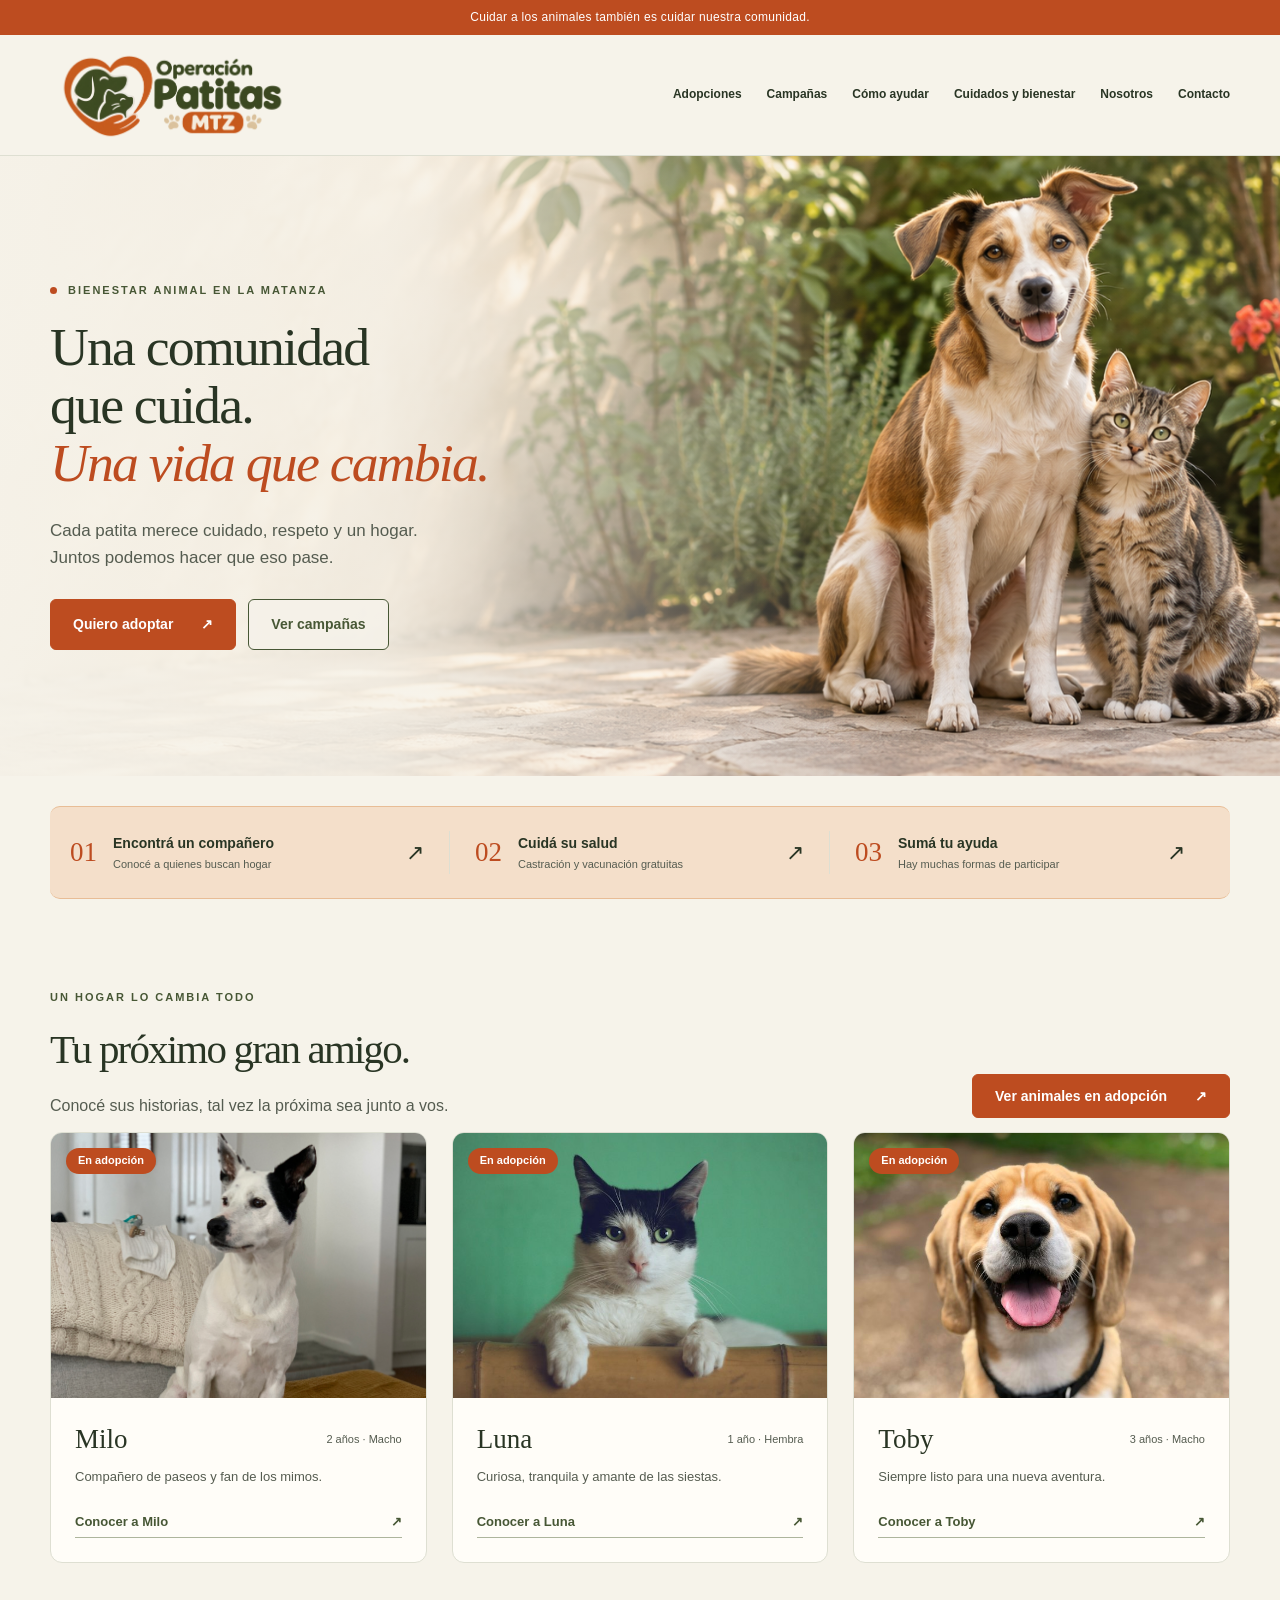
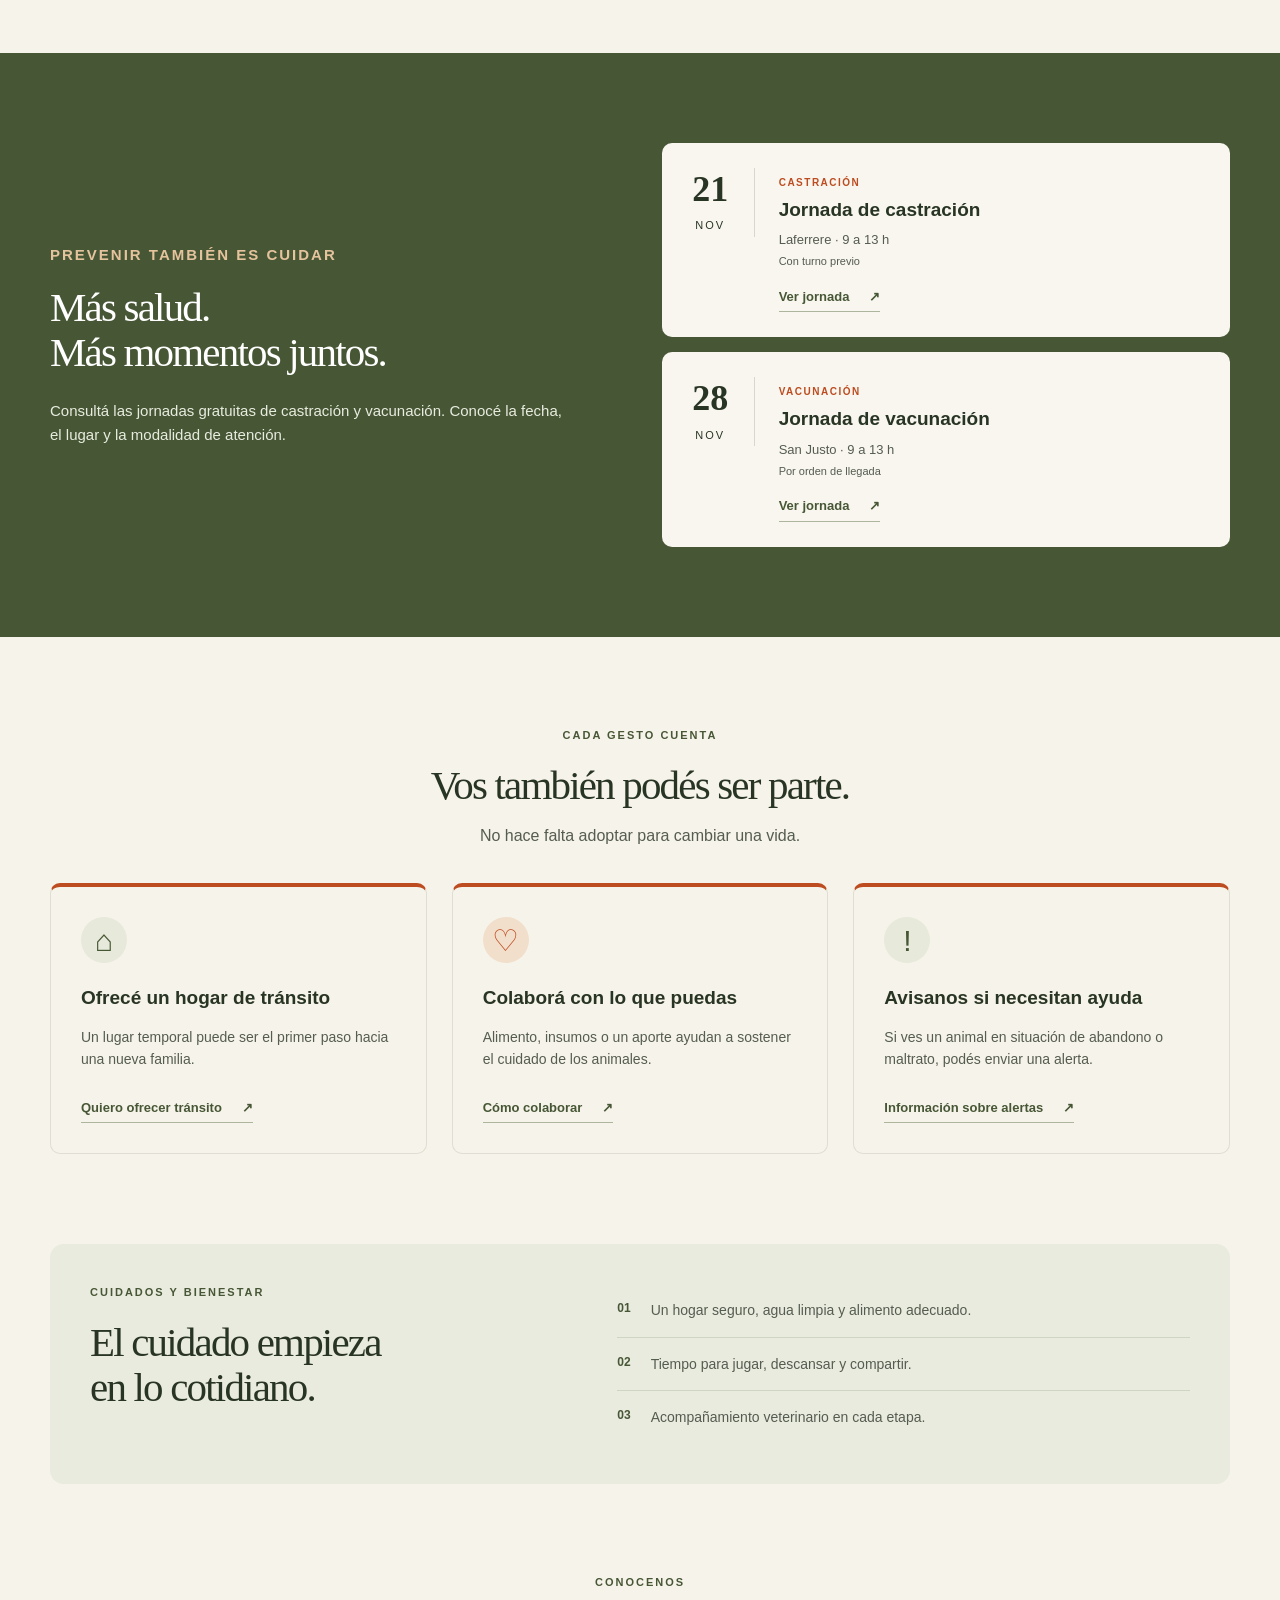
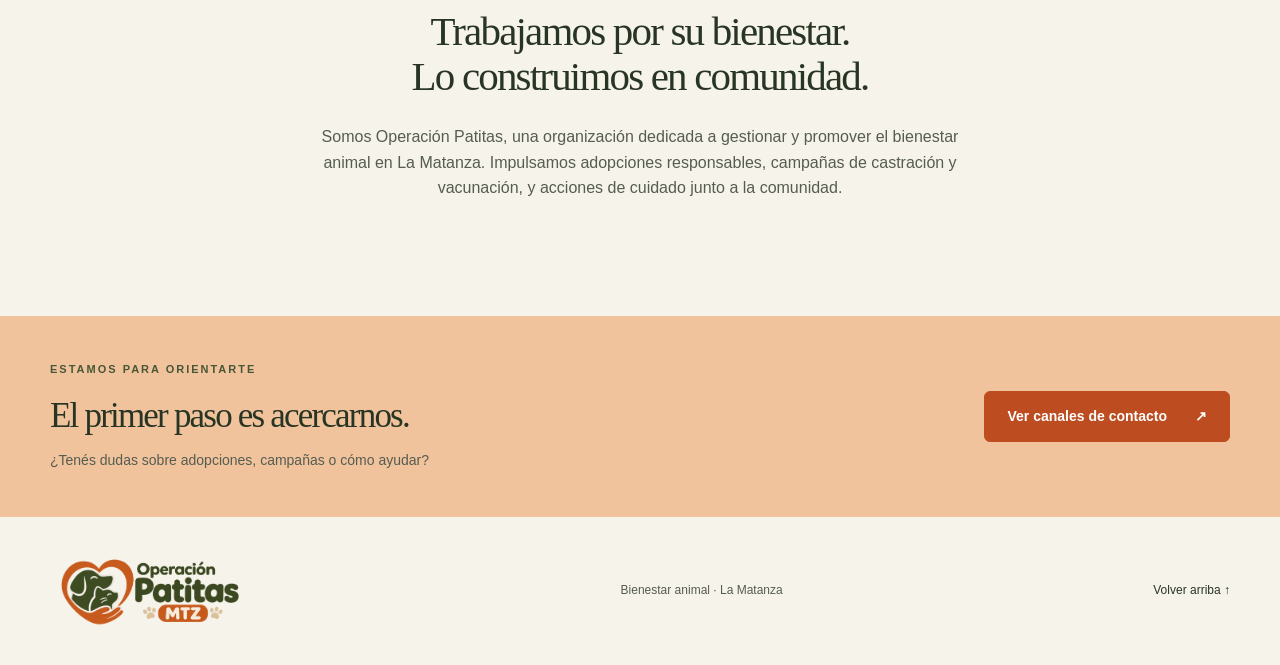
==== index.html @ 4a3c6a2f "se carga el home de la pagina hecho por oriana" ====
<!DOCTYPE html>
<html lang="es">
<head>
  <meta charset="UTF-8">
  <meta name="viewport" content="width=device-width, initial-scale=1.0">
  <meta name="description" content="Operación Patitas: adopciones, campañas y cuidado animal en La Matanza.">
  <title>Operación Patitas · Bienestar animal</title>
  <link rel="stylesheet" href="css/estilos.css">
</head>

<body>
  <a class="saltar" href="#contenido">Saltar al contenido</a>

  <div class="barra-superior">
    Cuidar a los animales también es cuidar nuestra comunidad.
  </div>

  <!-- ENCABEZADO -->
  <header>
    <div class="contenedor encabezado">
      <a
        class="marca"
        href="#inicio"
        aria-label="Operación Patitas MTZ, inicio"
      >
        <img
          class="logo-marca"
          src="./img/Corazón protector de Operación Patitas MTZ.png"
          alt="Operación Patitas MTZ"
        >
      </a>

      <nav id="navegacion" aria-label="Navegación principal">
        <a href="#adopciones">Adopciones</a>
        <a href="#campanas">Campañas</a>
        <a href="#ayudar">Cómo ayudar</a>
        <a href="#cuidados">Cuidados y bienestar</a>
        <a href="#nosotros">Nosotros</a>
        <a href="#contacto">Contacto</a>
      </nav>
    </div>
  </header>

  <main id="contenido">

<section id="inicio" class="portada">

  <img
    class="portada-imagen"
    src="./img/Perro y gato en jardín luminoso.png"
    alt="Un perro mestizo y un gato juntos en un patio"
    fetchpriority="high"
  >

  <div class="contenedor portada-contenido">
    <div class="portada-texto">

      <p class="etiqueta">
        <span class="puntito" aria-hidden="true"></span>
        BIENESTAR ANIMAL EN LA MATANZA
      </p>

      <h1>
        Una comunidad<br>
        que cuida.<br>
        <em>Una vida que cambia.</em>
      </h1>

      <p class="bajada">
        Cada patita merece cuidado, respeto y un hogar.
        Juntos podemos hacer que eso pase.
      </p>

      <div class="acciones">
        <a class="boton" href="#adopciones">
          Quiero adoptar
          <span aria-hidden="true">↗</span>
        </a>

        <a class="boton secundario" href="#campanas">
          Ver campañas
        </a>
      </div>

    </div>
  </div>
</section>

    <!-- ACCESOS DESTACADOS -->
    <div class="contenedor accesos" aria-label="Accesos destacados">
      <a href="#adopciones">
        <span class="numero">01</span>

        <span>
          <strong>Encontrá un compañero</strong>
          <small>Conocé a quienes buscan hogar</small>
        </span>

        <span aria-hidden="true">↗</span>
      </a>

      <a href="#campanas">
        <span class="numero">02</span>

        <span>
          <strong>Cuidá su salud</strong>
          <small>Castración y vacunación gratuitas</small>
        </span>

        <span aria-hidden="true">↗</span>
      </a>

      <a href="#ayudar">
        <span class="numero">03</span>

        <span>
          <strong>Sumá tu ayuda</strong>
          <small>Hay muchas formas de participar</small>
        </span>

        <span aria-hidden="true">↗</span>
      </a>
    </div>

    <!-- ADOPCIONES -->
    <section id="adopciones" class="seccion contenedor">
      <div class="titulo-fila">
        <div>
          <p class="etiqueta">UN HOGAR LO CAMBIA TODO</p>
          <h2>Tu próximo gran amigo.</h2>
          <p>      
             Conocé sus historias, tal vez la próxima sea junto a vos.</p>
        </div>


        <p>
         <button class="boton">
            Ver animales en adopción<span aria-hidden="true">↗</span>
         </button>
        </p>
      </div>

      <div class="grilla animales">

        <!-- MILO -->
        <article class="animal">
          <div class="animal-foto">
            <img
              src="./img/perro-mestizo.jpg"
              alt="Milo, perro mestizo de pelaje blanco y negro"
              loading="lazy"
            >

            <span class="chip">En adopción</span>
          </div>

          <div class="tarjeta-cuerpo">
            <div class="nombre-fila">
              <h3>Milo</h3>
              <span>2 años · Macho</span>
            </div>

            <p>Compañero de paseos y fan de los mimos.</p>

            <details class="detalle-fijo">
              <summary class="enlace">
                Conocer a Milo
                <span aria-hidden="true">↗</span>
              </summary>

              <p class="detalle-texto">
                Milo tiene aproximadamente 2 años. Es cariñoso y
                disfruta los paseos. Su salud y su convivencia con
                otros animales deberán confirmarse con el equipo.
                En la web completa, desde esta ficha podrás solicitar
                su adopción y coordinar una entrevista.
              </p>
            </details>
          </div>
        </article>

        <!-- LUNA -->
        <article class="animal">
          <div class="animal-foto">
            <img
              src="./img/gato.jpg"
              alt="Luna, gata de ojos verdes"
              loading="lazy"
            >

            <span class="chip">En adopción</span>
          </div>

          <div class="tarjeta-cuerpo">
            <div class="nombre-fila">
              <h3>Luna</h3>
              <span>1 año · Hembra</span>
            </div>

            <p>Curiosa, tranquila y amante de las siestas.</p>

            <details class="detalle-fijo">
              <summary class="enlace">
                Conocer a Luna
                <span aria-hidden="true">↗</span>
              </summary>

              <p class="detalle-texto">
                Luna tiene aproximadamente 1 año. Es curiosa y
                disfruta los espacios tranquilos. Su salud y su
                convivencia con otros animales deberán confirmarse
                con el equipo. En la web completa, su ficha permitirá
                iniciar una solicitud de adopción.
              </p>
            </details>
          </div>
        </article>

        <!-- TOBY -->
        <article class="animal">
          <div class="animal-foto">
            <img
              src="./img/perro2.jpg"
              alt="Toby, perro de pelaje marrón y blanco"
              loading="lazy"
            >

            <span class="chip">En adopción</span>
          </div>

          <div class="tarjeta-cuerpo">
            <div class="nombre-fila">
              <h3>Toby</h3>
              <span>3 años · Macho</span>
            </div>

            <p>Siempre listo para una nueva aventura.</p>

            <details class="detalle-fijo">
              <summary class="enlace">
                Conocer a Toby
                <span aria-hidden="true">↗</span>
              </summary>

              <p class="detalle-texto">
                Toby tiene aproximadamente 3 años. Le gusta jugar y
                salir a pasear. Su salud y su convivencia con otros
                animales deberán confirmarse con el equipo.
                El siguiente paso será completar una solicitud
                para que el equipo conozca tu hogar.
              </p>
            </details>
          </div>
        </article>

      </div>
    </section>

    <!-- CAMPAÑAS -->
    <section id="campanas" class="campanas seccion">
      <div class="contenedor campanas-grilla">
        <div>
          <p class="etiqueta">PREVENIR TAMBIÉN ES CUIDAR</p>

          <h2>
            Más salud.<br>
            Más momentos juntos.
          </h2>

          <p>
            Consultá las jornadas gratuitas de castración y
            vacunación. Conocé la fecha, el lugar y la modalidad
            de atención.
          </p>

        </div>

        <div class="agenda">
          <article class="jornada">
            <div class="fecha">
              <strong>21</strong>
              <span>NOV</span>
            </div>

            <div>
              <span class="tipo">CASTRACIÓN</span>
              <h3>Jornada de castración</h3>

              <p>Laferrere · 9 a 13 h</p>
              <small>Con turno previo </small>

              <details class="detalle-fijo">
                <summary class="enlace">
                  Ver jornada
                  <span aria-hidden="true">↗</span>
                </summary>

                <p class="detalle-texto">
                  21 de noviembre de 2026, de 9 a 13 h, en Laferrere.
                  Sede y dirección pendientes de definir.
                  Atención gratuita con turno previo.
                  La ficha final incluirá requisitos e indicaciones
                  del equipo veterinario antes de solicitar el turno.
                </p>
              </details>
            </div>
          </article>

          <article class="jornada">
            <div class="fecha">
              <strong>28</strong>
              <span>NOV</span>
            </div>

            <div>
              <span class="tipo">VACUNACIÓN</span>
              <h3>Jornada de vacunación</h3>

              <p>San Justo · 9 a 13 h</p>
              <small>Por orden de llegada</small>

              <details class="detalle-fijo">
                <summary class="enlace">
                  Ver jornada
                  <span aria-hidden="true">↗</span>
                </summary>

                <p class="detalle-texto">
                  28 de noviembre de 2026, de 9 a 13 h, en San Justo.
                  Sede y dirección pendientes de definir.
                  Atención gratuita por orden de llegada.
                  La ficha final indicará las vacunas disponibles
                  y los requisitos de participación.
                </p>
              </details>
            </div>
          </article>
        </div>
      </div>
    </section>

    <!-- CÓMO AYUDAR -->
    <section id="ayudar" class="seccion contenedor">
      <div class="centrado">
        <p class="etiqueta">CADA GESTO CUENTA</p>
        <h2>Vos también podés ser parte.</h2>
        <p>No hace falta adoptar para cambiar una vida.</p>
      </div>

      <div class="grilla ayudas">
        <article>
          <span class="icono" aria-hidden="true">⌂</span>
          <h3>Ofrecé un hogar de tránsito</h3>

          <p>
            Un lugar temporal puede ser el primer paso hacia
            una nueva familia.
          </p>

          <details class="detalle-fijo">
            <summary class="enlace">
              Quiero ofrecer tránsito
              <span aria-hidden="true">↗</span>
            </summary>

            <p class="detalle-texto">
              Ofrecer tránsito es cuidar temporalmente a un animal.
              El equipo te consultará tu localidad, disponibilidad,
              espacio y convivencia con otros animales, para acordar
              los cuidados y acompañarte. El formulario se incorporará
              en la siguiente etapa.
            </p>
          </details>
        </article>

        <article>
          <span class="icono" aria-hidden="true">♡</span>
          <h3>Colaborá con lo que puedas</h3>

          <p>
            Alimento, insumos o un aporte ayudan a sostener
            el cuidado de los animales.
          </p>

          <details class="detalle-fijo">
            <summary class="enlace">
              Cómo colaborar
              <span aria-hidden="true">↗</span>
            </summary>

            <p class="detalle-texto">
              Podés colaborar con alimento e insumos o con un aporte
              económico. Las necesidades, los medios de donación y
              los puntos de entrega se publicarán cuando estén
              confirmados. Esta maqueta no recibe pagos.
            </p>
          </details>
        </article>

        <article>
          <span class="icono" aria-hidden="true">!</span>
          <h3>Avisanos si necesitan ayuda</h3>

          <p>
            Si ves un animal en situación de abandono o maltrato,
            podés enviar una alerta.
          </p>

          <details class="detalle-fijo">
            <summary class="enlace">
              Información sobre alertas
              <span aria-hidden="true">↗</span>
            </summary>

            <p class="detalle-texto">
              El formulario de alerta pedirá la localidad, una
              ubicación de referencia, lo que observaste y un contacto.
              El equipo revisará cada caso según su capacidad de
              atención. Este canal no es un servicio de urgencias.
              El envío de alertas se incorporará en la siguiente etapa.
            </p>
          </details>
        </article>
      </div>
    </section>

    <!-- CUIDADOS -->
    <section id="cuidados" class="contenedor cuidados">
      <div>
        <p class="etiqueta">CUIDADOS Y BIENESTAR</p>

        <h2>
          El cuidado empieza<br>
          en lo cotidiano.
        </h2>
      </div>

      <div class="consejos">
        <p>
          <span>01</span>
          Un hogar seguro, agua limpia y alimento adecuado.
        </p>

        <p>
          <span>02</span>
          Tiempo para jugar, descansar y compartir.
        </p>

        <p>
          <span>03</span>
          Acompañamiento veterinario en cada etapa.
        </p>
      </div>
    </section>

    <!-- NOSOTROS -->
    <section id="nosotros" class="seccion contenedor nosotros">
      <p class="etiqueta">CONOCENOS</p>

      <h2>
        Trabajamos por su bienestar.<br>
        Lo construimos en comunidad.
      </h2>

      <p>
        Somos Operación Patitas, una organización dedicada a
        gestionar y promover el bienestar animal en La Matanza.
        Impulsamos adopciones responsables, campañas de castración
        y vacunación, y acciones de cuidado junto a la comunidad.
      </p>


    </section>

    <!-- CONTACTO -->
    <section id="contacto" class="contacto">
      <div class="contenedor">
        <div>
          <p class="etiqueta">ESTAMOS PARA ORIENTARTE</p>
          <h2>El primer paso es acercarnos.</h2>

          <p>
            ¿Tenés dudas sobre adopciones, campañas o cómo ayudar?
          </p>
        </div>

        <details class="detalle-fijo">
          <summary class="boton naranja">
            Ver canales de contacto
            <span aria-hidden="true">↗</span>
          </summary>

          <p class="detalle-texto">
            Zona de actuación: La Matanza, Buenos Aires.
            Los canales de contacto, la dirección y los horarios
            de atención se agregarán cuando estén definidos
            por la organización.
          </p>
        </details>
      </div>
    </section>
  </main>

  <!-- PIE DE PÁGINA -->
  <footer class="contenedor">
    <a
      class="marca"
      href="#inicio"
      aria-label="Operación Patitas MTZ, inicio"
    >
      <img
        class="logo-marca"
        src="./img/Corazón protector de Operación Patitas MTZ.png"
        alt="Operación Patitas MTZ"
      >
    </a>

    <p>Bienestar animal · La Matanza</p>

    <a href="#inicio">Volver arriba ↑</a>
  </footer>
</body>
</html>
---- css/estilos.css ----
/* COLORES */
:root {
  --oliva: #475735;
  --oscuro: #293524;
  --beige: #f6f3ea;
  --naranja: #bd4c20;
  --texto: #555c50;
  --borde: #dedfd2;
}

/* ESTILOS GENERALES */
* {
  box-sizing: border-box;
}

html {
  scroll-behavior: smooth;
  scroll-padding-top: 30px;
}

body {
  margin: 0;
  color: var(--oscuro);
  background: var(--beige);
  font-family: Arial, Helvetica, sans-serif;
  font-size: 16px;
  line-height: 1.6;
}

a {
  color: inherit;
  text-decoration: none;
}

img {
  display: block;
  width: 100%;
  object-fit: cover;
}

h1,
h2,
h3,
p {
  margin: 0;
}

h1,
h2 {
  font-family: Georgia, "Times New Roman", serif;
  font-weight: 400;
  letter-spacing: -1.8px;
  line-height: 1.1;
}

h1 {
  font-size: clamp(46px, 4.5vw, 67px);
}

h2 {
  font-size: clamp(34px, 3.2vw, 46px);
}

h3 {
  font-size: 21px;
  line-height: 1.3;
}

p {
  color: var(--texto);
}

.contenedor {
  width: min(1180px, calc(100% - 80px));
  margin: auto;
}

.seccion {
  padding-top: 90px;
  padding-bottom: 90px;
}

.etiqueta {
  margin-bottom: 18px;
  color: var(--oliva);
  font-size: 11px;
  font-weight: 700;
  letter-spacing: 2px;
}

/* ENCABEZADO */
.barra-superior {
  padding: 8px 16px;
  background: var(--naranja);
  color: #fff;
  text-align: center;
  font-size: 12px;
  letter-spacing: 0.3px;
}

header {
  border-bottom: 1px solid var(--borde);
}

.encabezado {
  display: flex;
  align-items: center;
  justify-content: space-between;
  gap: 30px;
  min-height: 100px;
  padding-top: 12px;
  padding-bottom: 12px;
}

/* LOGO */
.marca {
  display: inline-flex;
  align-items: center;
  flex-shrink: 0;
  max-width: 100%;
}

.logo-marca {
  display: block;
  width: 245px;
  max-width: 100%;
  height: auto;
  object-fit: contain;
}

/* NAVEGACIÓN */
nav {
  display: flex;
  gap: 25px;
  font-size: 12px;
  font-weight: 600;
}

nav a:hover {
  color: var(--naranja);
}

/* PRESENTACIÓN PRINCIPAL */
.hero {
  display: grid;
  grid-template-columns: 1.04fr 1fr;
  gap: 60px;
  align-items: center;
  padding-top: 55px;
  padding-bottom: 58px;
}
/* PORTADA DE ANCHO COMPLETO */
.portada {
  position: relative;
  isolation: isolate;
  width: 100%;
  min-height: 620px;
  overflow: hidden;
  background: var(--beige);
}

/* Imagen de fondo */
.portada-imagen {
  position: absolute;
  inset: 0;
  z-index: -2;
  width: 100%;
  height: 100%;
  object-fit: cover;
  object-position: 75% center;
}

/* Capa clara para facilitar la lectura del texto */
.portada::before {
  content: "";
  position: absolute;
  inset: 0;
  z-index: -1;

  background: linear-gradient(
    90deg,
    rgba(246, 243, 234, 0.96) 0%,
    rgba(246, 243, 234, 0.86) 30%,
    rgba(246, 243, 234, 0.38) 51%,
    transparent 69%
  );
}

/* Contenido sobre la imagen */
.portada-contenido {
  min-height: 620px;
  display: flex;
  align-items: center;
  padding-top: 48px;
  padding-bottom: 48px;
}

.portada-texto {
  width: 52%;
  max-width: 580px;
}

.portada h1 {
  font-size: clamp(44px, 4.2vw, 62px);
  line-height: 1.08;
}

.portada .bajada {
  max-width: 400px;
}

.portada .secundario {
  background: rgba(246, 243, 234, 0.85);
}

.portada .secundario:hover {
  background: #e8eadf;
}

/* Separación con los accesos que siguen */
.portada + .accesos {
  margin-top: 30px;
}



.puntito {
  display: inline-block;
  width: 7px;
  height: 7px;
  margin-right: 6px;
  background: var(--naranja);
  border-radius: 50%;
}

h1 em {
  color: var(--naranja);
  font-weight: 400;
}

.bajada {
  max-width: 390px;
  margin: 25px 0 28px;
  font-size: 17px;
}

.acciones {
  display: flex;
  flex-wrap: wrap;
  gap: 12px;
}

.boton {
  display: inline-flex;
  justify-content: center;
  align-items: center;
  gap: 28px;
  padding: 13px 22px;
  border: 1px solid var(--naranja);
  border-radius: 6px;
  background: var(--naranja);
  color: white;
  font-size: 14px;
  font-weight: 600;
  transition: background 0.2s, transform 0.2s;
}

.boton:hover {
  background: #963814;
  transform: translateY(-2px);
}

.secundario {
  border-color: var(--oliva);
  background: transparent;
  color: var(--oliva);
}

.secundario:hover {
  background: #e8eadf;
}


.hero-foto {
  position: relative;
  height: 500px;
}

.hero-foto > img {
  height: 100%;
  border-radius: 150px 150px 16px 16px;
  object-position: 50% 46%;
}

.sello {
  position: absolute;
  top: 27px;
  right: -18px;
  display: flex;
  flex-direction: column;
  justify-content: center;
  align-items: center;
  width: 126px;
  height: 126px;
  border: 6px solid var(--beige);
  border-radius: 50%;
  background: var(--naranja);
  color: #fff;
  text-align: center;
  font-size: 13px;
  line-height: 1.45;
  transform: rotate(9deg);
}

.foto-pie {
  position: absolute;
  bottom: 20px;
  left: 20px;
  right: 20px;
  display: flex;
  align-items: center;
  gap: 15px;
  padding: 14px 20px;
  border-radius: 9px;
  background: #fffdf3ed;
  font-size: 13px;
  line-height: 1.5;
}

.corazon {
  color: var(--naranja);
  font-size: 35px;
}

/* ACCESOS DESTACADOS */
.accesos {
  display: grid;
  grid-template-columns: repeat(3, 1fr);
  padding: 24px 20px;
  border-top: 1px solid #e8bd96;
  border-bottom: 1px solid #e8bd96;
  border-radius: 10px;
  background: #f4dfca;
}

.accesos a {
  display: flex;
  align-items: center;
  gap: 16px;
  padding: 0 25px;
  border-right: 1px solid var(--borde);
}

.accesos a:first-child {
  padding-left: 0;
}

.accesos a:last-child {
  border: 0;
}

.numero {
  color: var(--naranja);
  font-family: Georgia, serif;
  font-size: 27px;
}

.accesos strong {
  display: block;
  font-size: 14px;
}

.accesos small {
  display: block;
  margin-top: 2px;
  color: var(--texto);
  font-size: 11px;
}

.accesos a > span:last-child {
  margin-left: auto;
  font-size: 22px;
}

/* TÍTULOS Y GRILLAS */
.titulo-fila {
  display: flex;
  align-items: flex-end;
  justify-content: space-between;
  gap: 2em;
  margin-bottom: 14px;
}
.titulo-fila h2{
  margin: 0.5em 0;
}

.titulo-fila > p {
  font-size: 14px;
}

.grilla {
  display: grid;
  grid-template-columns: repeat(3, 1fr);
  gap: 25px;
}

/* TARJETAS DE ADOPCIÓN */
.animal {
  overflow: hidden;
  border: 1px solid var(--borde);
  border-radius: 12px;
  background: #fffdf8;
}

.animal-foto {
  position: relative;
  height: 265px;
}

.animal-foto img {
  height: 100%;
  object-position: center 42%;
}

.animal:first-child .animal-foto img {
  object-position: 50% 38%;
}

.chip {
  position: absolute;
  top: 15px;
  left: 15px;
  padding: 4px 12px;
  border-radius: 30px;
  background: var(--naranja);
  color: #fff;
  font-size: 11px;
  font-weight: 600;
}

.tarjeta-cuerpo {
  padding: 24px;
}

.nombre-fila {
  display: flex;
  align-items: center;
  justify-content: space-between;
  gap: 10px;
}

.nombre-fila h3 {
  font-family: Georgia, serif;
  font-size: 27px;
  font-weight: 400;
}

.nombre-fila > span {
  color: var(--texto);
  font-size: 11px;
}

.tarjeta-cuerpo p {
  margin: 10px 0 20px;
  font-size: 13px;
}

.enlace {
  display: inline-flex;
  align-items: center;
  justify-content: space-between;
  gap: 20px;
  padding: 0 0 4px;
  border: 0;
  border-bottom: 1px solid #adb59c;
  background: none;
  color: var(--oliva);
  text-align: left;
  font-size: 13px;
  font-weight: 700;
}

.enlace:hover {
  border-color: var(--naranja);
  color: var(--naranja);
}

.tarjeta-cuerpo .enlace {
  width: 100%;
}

/* CAMPAÑAS */
.campanas {
  background: var(--oliva);
  color: white;
}

.campanas-grilla {
  display: grid;
  grid-template-columns: 1fr 1.1fr;
  gap: 95px;
  align-items: center;
}

.campanas .etiqueta {
  color: #e5c39d;
}

.campanas h2 {
  margin-bottom: 23px;
}

.campanas p {
  color: #e8ecdf;
  font-size: 15px;
}

.agenda {
  display: grid;
  gap: 15px;
}

.jornada {
  display: flex;
  gap: 24px;
  padding: 25px;
  border-radius: 10px;
  background: #f8f6ef;
  color: var(--oscuro);
}

.fecha {
  min-width: 68px;
  align-self: flex-start;
  padding-right: 20px;
  border-right: 1px solid #d5d9ca;
  text-align: center;
}

.fecha strong {
  display: block;
  font-family: Georgia, serif;
  font-size: 36px;
  line-height: 1.2;
}

.fecha span {
  font-size: 11px;
  letter-spacing: 2px;
}

.tipo {
  color: var(--naranja);
  font-size: 10px;
  font-weight: bold;
  letter-spacing: 1.5px;
}

.jornada h3 {
  margin-top: 4px;
  font-size: 19px;
}

.jornada p {
  margin: 8px 0 2px;
  color: var(--texto);
  font-size: 13px;
}

.jornada small {
  display: block;
  margin-bottom: 12px;
  color: var(--texto);
  font-size: 11px;
}

/* CÓMO AYUDAR */
.centrado {
  margin-bottom: 35px;
  text-align: center;
}

.centrado > p:last-child {
  margin-top: 15px;
}

.ayudas article {
  padding: 30px;
  border: 1px solid var(--borde);
  border-top: 4px solid var(--naranja);
  border-radius: 10px;
}

.icono {
  display: grid;
  place-items: center;
  width: 46px;
  height: 46px;
  margin-bottom: 23px;
  border-radius: 50%;
  background: #e7e9da;
  color: var(--oliva);
  font-size: 30px;
}

.ayudas article:nth-child(2) .icono {
  background: #f2dfcb;
  color: var(--naranja);
}

.ayudas h3 {
  font-size: 19px;
}

.ayudas p {
  margin: 15px 0 23px;
  font-size: 14px;
}

/* CUIDADOS */
.cuidados {
  display: grid;
  grid-template-columns: 1fr 1.2fr;
  gap: 50px;
  padding: 40px;
  border-radius: 14px;
  background: #e9ebdf;
}

.consejos p {
  display: flex;
  gap: 20px;
  padding: 15px 0;
  border-bottom: 1px solid #cfd5c3;
  font-size: 14px;
}

.consejos p:last-child {
  border: 0;
}

.consejos span {
  color: var(--oliva);
  font-size: 12px;
  font-weight: bold;
}

/* NOSOTROS */
.nosotros {
  max-width: 800px;
  text-align: center;
}

.nosotros > p:not(.etiqueta) {
  max-width: 650px;
  margin: 25px auto;
}

/* CONTACTO */
.contacto {
  padding: 45px 0;
  background: #f1c39d;
}

.contacto > .contenedor {
  display: flex;
  justify-content: space-between;
  align-items: center;
  gap: 30px;
}

.contacto h2 {
  font-size: 35px;
}

.contacto p:last-child {
  margin-top: 14px;
  font-size: 14px;
}

.naranja {
  flex-shrink: 0;
  border-color: var(--naranja);
  background: var(--naranja);
}

/* DETALLES NATIVOS DE HTML, SIN JAVASCRIPT */
.detalle-fijo {
  min-width: 0;
}

.detalle-fijo summary {
  cursor: pointer;
  list-style: none;
}

.detalle-fijo summary::-webkit-details-marker {
  display: none;
}

.detalle-fijo[open] summary {
  margin-bottom: 14px;
}

.detalle-fijo .detalle-texto {
  max-width: 520px;
  margin: 14px 0 0;
  color: var(--texto);
  font-size: 13px;
  line-height: 1.7;
}

.contacto .detalle-fijo {
  max-width: 360px;
}

/* PIE DE PÁGINA */
footer {
  display: flex;
  align-items: center;
  justify-content: space-between;
  gap: 25px;
  padding-top: 35px;
  padding-bottom: 35px;
}

footer .logo-marca {
  width: 200px;
}

footer p,
footer > a:last-child {
  font-size: 12px;
}

/* ACCESIBILIDAD */
:focus-visible {
  outline: 3px solid var(--naranja);
  outline-offset: 5px;
}

.saltar {
  position: absolute;
  top: -80px;
  left: 10px;
  z-index: 10;
  padding: 10px;
  background: white;
}

.saltar:focus {
  top: 10px;
}

/* PANTALLAS MEDIANAS */
@media (max-width: 1050px) {
  .encabezado {
    flex-wrap: wrap;
    gap: 14px;
  }

  nav {
    flex-wrap: wrap;
    gap: 14px;
    font-size: 11px;
  }

  .hero {
    gap: 35px;
  }

  .hero-foto {
    height: 450px;
  }

  .campanas-grilla {
    gap: 40px;
  }

  .accesos a {
    padding: 0 15px;
  }

  .grilla {
    gap: 16px;
  }

  .tarjeta-cuerpo {
    padding: 20px;
  }

  .nombre-fila {
    flex-direction: column;
    align-items: flex-start;
    gap: 3px;
  }
}

/* TABLETS */
@media (max-width: 800px) {
  .contenedor {
    width: calc(100% - 40px);
  }

  .encabezado {
    min-height: 85px;
    gap: 12px;
    padding: 12px 0;
  }

  .logo-marca {
    width: 215px;
  }

  nav {
    width: 100%;
    gap: 10px 18px;
    padding-top: 20px;
    padding-bottom: 10px;
    font-size: 14px;
  }

  nav a {
    padding: 5px 0;
  }

  .hero {
    gap: 30px;
    padding-top: 38px;
  }

  .hero h1 {
    font-size: 44px;
  }

  .hero .etiqueta {
    font-size: 9px;
  }

  .hero-foto {
    height: 420px;
  }
}
  /* PANTALLAS MEDIANAS */
@media (max-width: 1050px) {
  .portada-texto {
    width: 56%;
  }

  .portada h1 {
    font-size: 48px;
  }


  .sello {
    right: -10px;
    width: 100px;
    height: 100px;
    font-size: 11px;
  }

  .bajada {
    font-size: 15px;
  }

  .accesos {
    grid-template-columns: 1fr;
    gap: 18px;
  }

  .accesos a,
  .accesos a:first-child {
    padding: 0 10px;
    border: 0;
  }

  .accesos small {
    font-size: 12px;
  }

  .seccion {
    padding-top: 60px;
    padding-bottom: 60px;
  }

  .grilla {
    grid-template-columns: 1fr;
    gap: 22px;
  }

  .animales {
    grid-template-columns: repeat(3, 1fr);
    gap: 12px;
  }

  .animal-foto {
    height: 180px;
  }

  .tarjeta-cuerpo {
    padding: 14px;
  }

  .nombre-fila h3 {
    font-size: 24px;
  }

  .tarjeta-cuerpo .enlace {
    gap: 6px;
    font-size: 12px;
  }

  .campanas-grilla {
    grid-template-columns: 1fr;
    gap: 30px;
  }

  .campanas-grilla > div:first-child {
    max-width: 520px;
  }

  .ayudas article {
    padding: 25px;
  }

  .cuidados {
    grid-template-columns: 1fr;
    gap: 15px;
    padding: 30px;
  }

  .contacto > .contenedor {
    flex-direction: column;
    align-items: flex-start;
  }

  footer {
    flex-wrap: wrap;
  }
}

/* CELULARES */
@media (max-width: 560px) {
  .logo-marca {
    width: 195px;
  }

  .hero {
    grid-template-columns: 1fr;
  }

  .hero h1 {
    font-size: 49px;
  }

  .hero-foto {
    height: 390px;
    margin: 0 8px;
  }

  .portada {
    min-height: auto;
  }

  .portada-imagen {
    top: auto;
    bottom: 0;
    height: 310px;
    object-position: 85% center;
  }

  .portada::before {
    top: auto;
    bottom: 0;
    height: 310px;

    background: linear-gradient(
      180deg,
      var(--beige),
      rgba(246, 243, 234, 0.15) 25%,
      transparent 45%
    );
  }

  .portada-contenido {
    min-height: auto;
    padding-top: 38px;
    padding-bottom: 330px;
  }

  .portada-texto {
    width: 100%;
    max-width: none;
  }

  .portada h1 {
    font-size: clamp(37px, 8.8vw, 52px);
  }

  .portada .etiqueta {
    font-size: 9px;
    letter-spacing: 1.3px;
  }

  .portada .bajada {
    font-size: 16px;
  }

  .portada .nota-hero {
    margin-top: 20px;
  }

  .nota-hero {
    margin-top: 22px;
  }

  .titulo-fila {
    flex-direction: column;
    align-items: flex-start;
  }

  .titulo-fila > p br {
    display: none;
  }

  .animales {
    grid-template-columns: 1fr;
  }

  .animal-foto {
    height: 300px;
  }

  .tarjeta-cuerpo {
    padding: 23px;
  }

  .nombre-fila {
    flex-direction: row;
    align-items: center;
  }

  .tarjeta-cuerpo p,
  .tarjeta-cuerpo .enlace {
    font-size: 14px;
  }

  .etiqueta {
    font-size: 10px;
  }

  .jornada {
    gap: 18px;
    padding: 20px;
  }

  .fecha {
    min-width: 53px;
    padding-right: 14px;
  }

  .jornada h3 {
    font-size: 17px;
  }

  .barra-superior {
    font-size: 10px;
  }

  .nosotros h2 {
    font-size: 33px;
  }

  .contacto h2 {
    font-size: 31px;
  }

  footer {
    flex-direction: column;
    align-items: flex-start;
  }

  footer .logo-marca {
    width: 180px;
  }
}

/* RESPETAR LA PREFERENCIA DE MOVIMIENTO REDUCIDO */
@media (prefers-reduced-motion: reduce) {
  html {
    scroll-behavior: auto;
  }

  .boton {
    transition: none;
  }
}
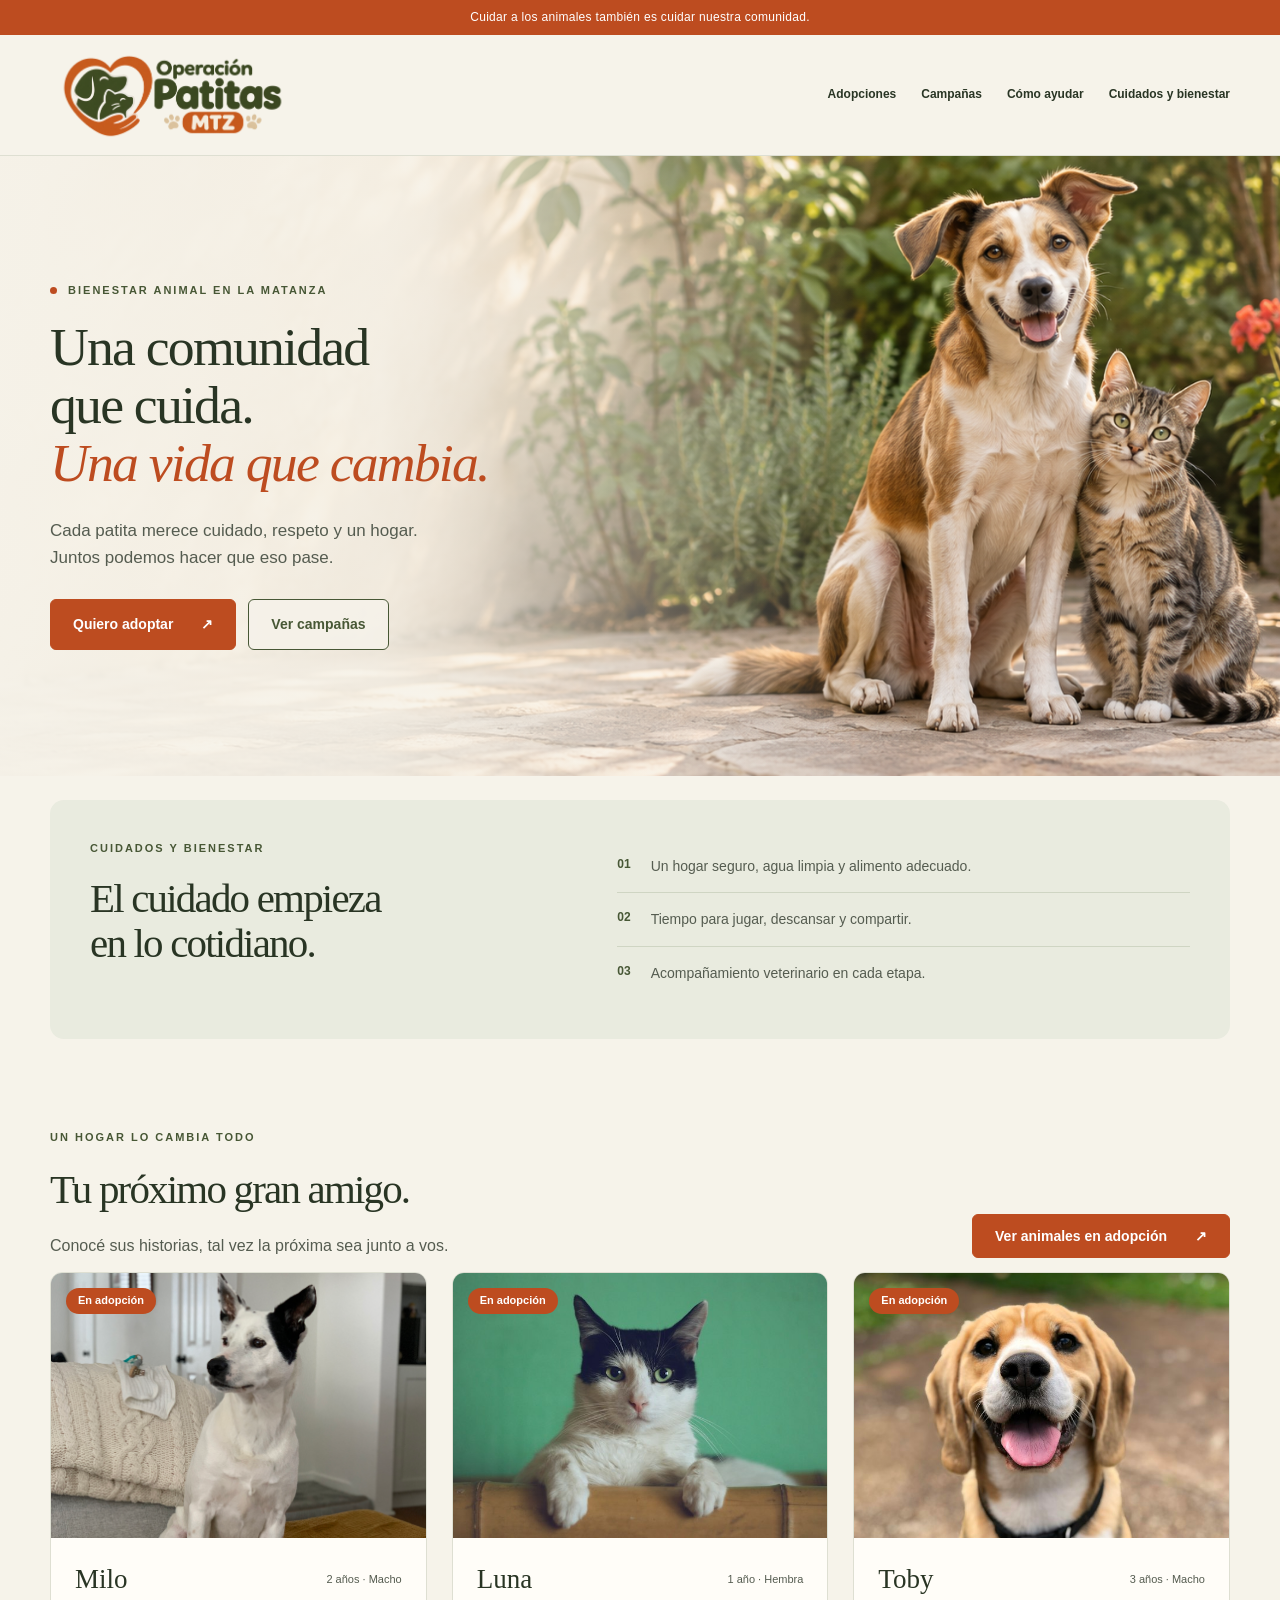
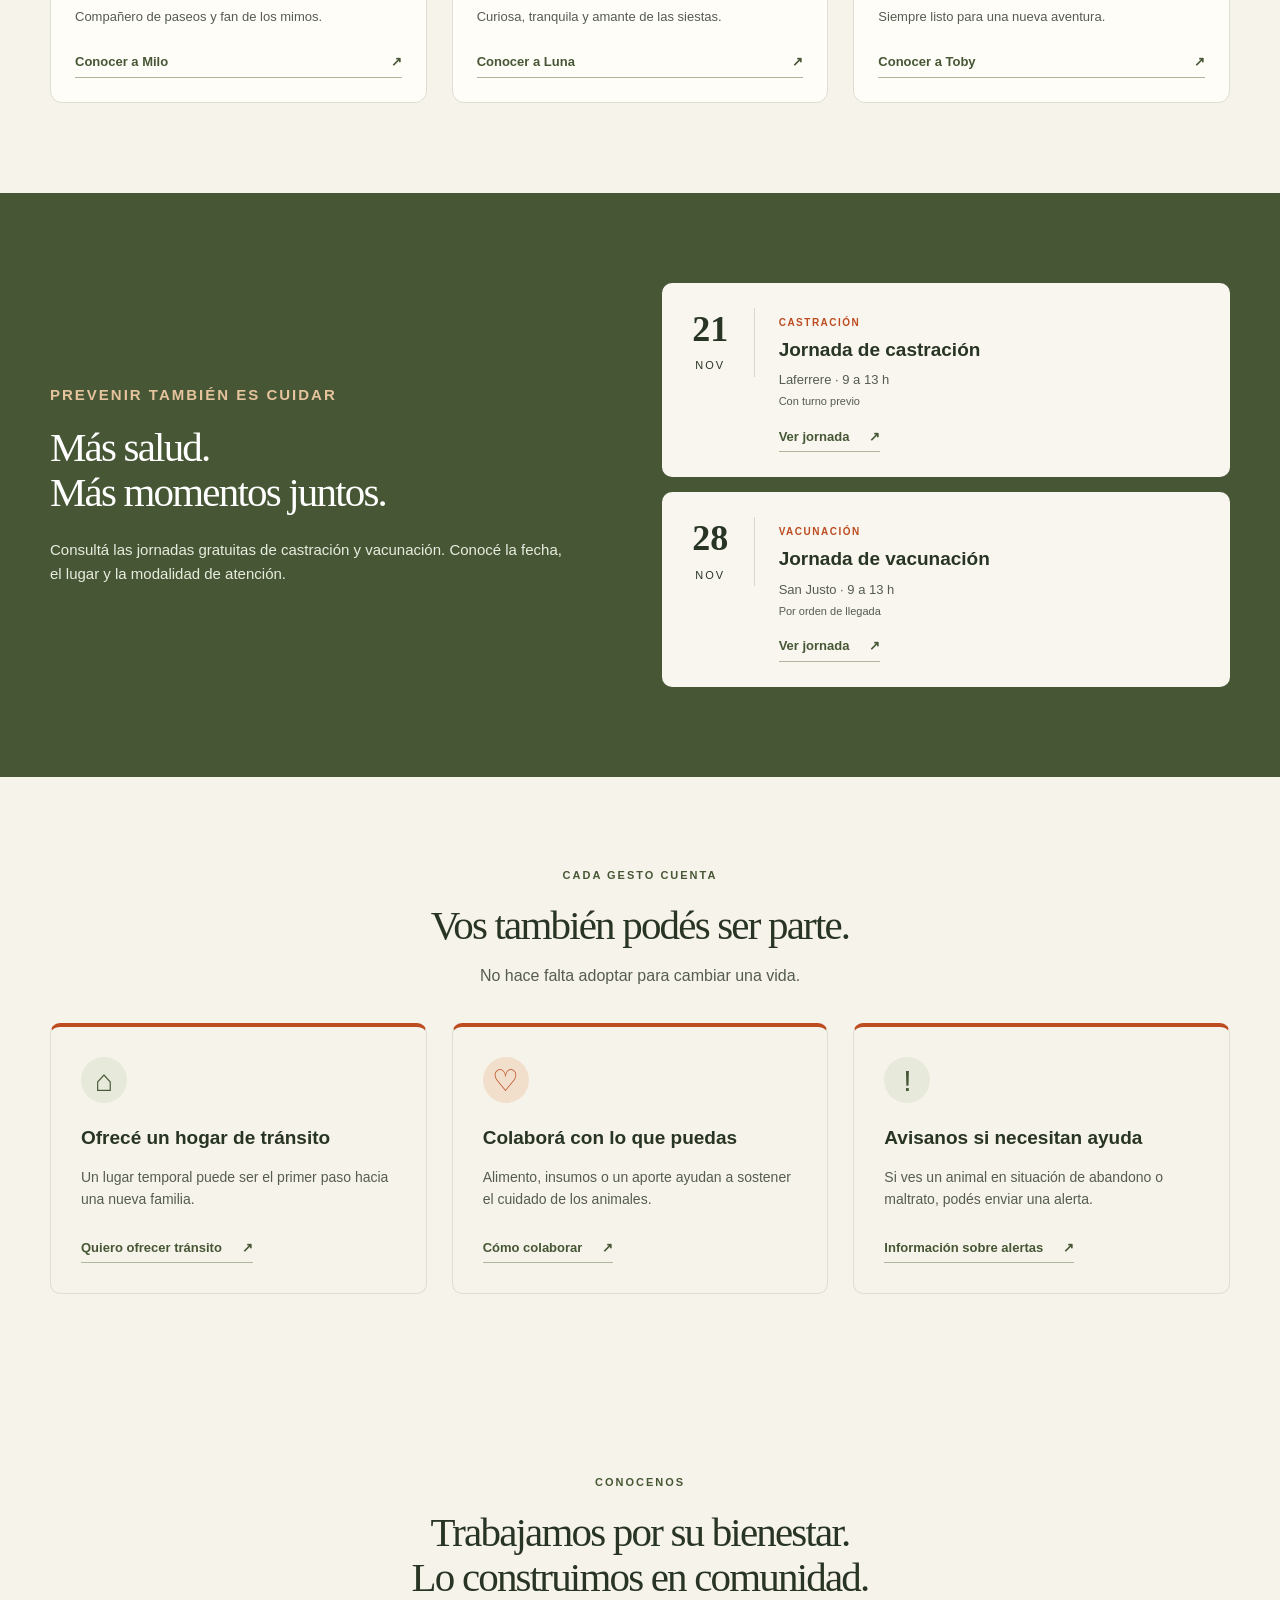
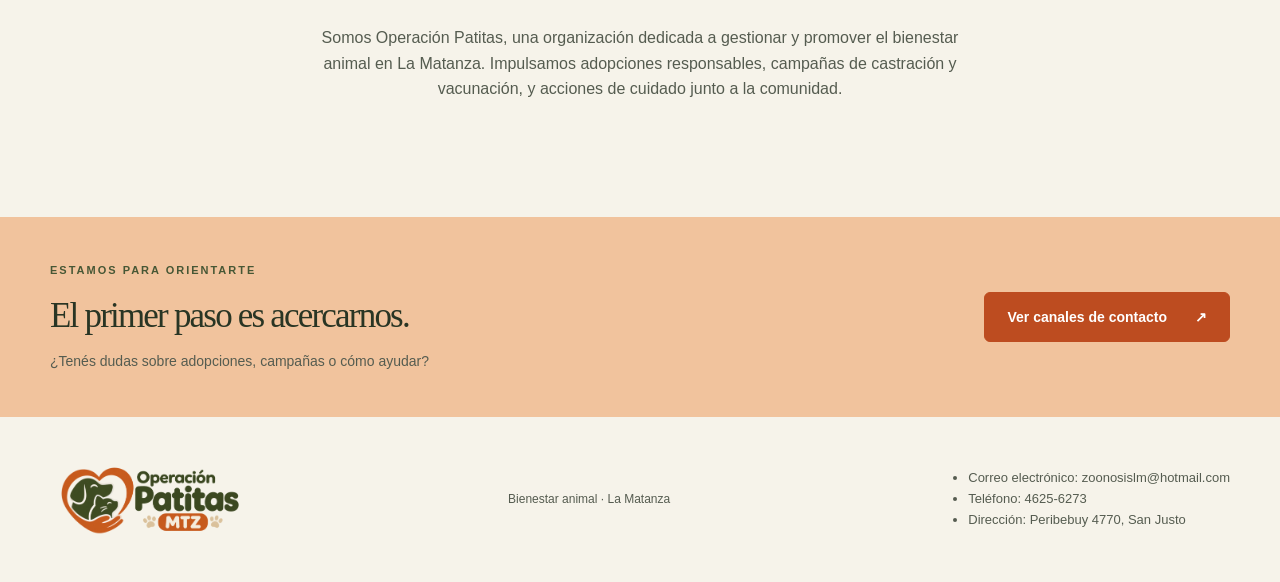
==== commit 7e9f0d91: "modificaciones" ====
--- a/index.html
+++ b/index.html
@@ -35,8 +35,7 @@
         <a href="#campanas">Campañas</a>
         <a href="#ayudar">Cómo ayudar</a>
         <a href="#cuidados">Cuidados y bienestar</a>
-        <a href="#nosotros">Nosotros</a>
-        <a href="#contacto">Contacto</a>
+
       </nav>
     </div>
   </header>
@@ -86,42 +85,34 @@
   </div>
 </section>
 
-    <!-- ACCESOS DESTACADOS -->
-    <div class="contenedor accesos" aria-label="Accesos destacados">
-      <a href="#adopciones">
-        <span class="numero">01</span>
-
-        <span>
-          <strong>Encontrá un compañero</strong>
-          <small>Conocé a quienes buscan hogar</small>
-        </span>
-
-        <span aria-hidden="true">↗</span>
-      </a>
-
-      <a href="#campanas">
-        <span class="numero">02</span>
-
-        <span>
-          <strong>Cuidá su salud</strong>
-          <small>Castración y vacunación gratuitas</small>
-        </span>
-
-        <span aria-hidden="true">↗</span>
-      </a>
-
-      <a href="#ayudar">
-        <span class="numero">03</span>
-
-        <span>
-          <strong>Sumá tu ayuda</strong>
-          <small>Hay muchas formas de participar</small>
-        </span>
-
-        <span aria-hidden="true">↗</span>
-      </a>
-    </div>
-
+    <!-- CUIDADOS -->
+    <section id="cuidados" class="contenedor cuidados">
+      <div>
+        <p class="etiqueta">CUIDADOS Y BIENESTAR</p>
+
+        <h2>
+          El cuidado empieza<br>
+          en lo cotidiano.
+        </h2>
+      </div>
+
+      <div class="consejos">
+        <p>
+          <span>01</span>
+          Un hogar seguro, agua limpia y alimento adecuado.
+        </p>
+
+        <p>
+          <span>02</span>
+          Tiempo para jugar, descansar y compartir.
+        </p>
+
+        <p>
+          <span>03</span>
+          Acompañamiento veterinario en cada etapa.
+        </p>
+      </div>
+    </section>
     <!-- ADOPCIONES -->
     <section id="adopciones" class="seccion contenedor">
       <div class="titulo-fila">
@@ -424,34 +415,7 @@
       </div>
     </section>
 
-    <!-- CUIDADOS -->
-    <section id="cuidados" class="contenedor cuidados">
-      <div>
-        <p class="etiqueta">CUIDADOS Y BIENESTAR</p>
-
-        <h2>
-          El cuidado empieza<br>
-          en lo cotidiano.
-        </h2>
-      </div>
-
-      <div class="consejos">
-        <p>
-          <span>01</span>
-          Un hogar seguro, agua limpia y alimento adecuado.
-        </p>
-
-        <p>
-          <span>02</span>
-          Tiempo para jugar, descansar y compartir.
-        </p>
-
-        <p>
-          <span>03</span>
-          Acompañamiento veterinario en cada etapa.
-        </p>
-      </div>
-    </section>
+
 
     <!-- NOSOTROS -->
     <section id="nosotros" class="seccion contenedor nosotros">
@@ -517,7 +481,14 @@
 
     <p>Bienestar animal · La Matanza</p>
 
-    <a href="#inicio">Volver arriba ↑</a>
+    <div> <ul>
+      <li>Correo electrónico: zoonosislm@hotmail.com</li>
+      <li>Teléfono: 4625-6273</li>
+      <li>Dirección: Peribebuy 4770, San Justo</li>   
+
+    </ul>
+
+    </div>
   </footer>
 </body>
 </html>
--- a/css/estilos.css
+++ b/css/estilos.css
@@ -625,6 +625,7 @@
   padding: 40px;
   border-radius: 14px;
   background: #e9ebdf;
+  margin-top: 1.5em;
 }
 
 .consejos p {
@@ -728,6 +729,10 @@
   width: 200px;
 }
 
+footer li {
+  color: var(--texto);
+  font-size: 13px;
+}
 footer p,
 footer > a:last-child {
   font-size: 12px;
@@ -1083,6 +1088,9 @@
   footer .logo-marca {
     width: 180px;
   }
+  footer li{
+
+  }
 }
 
 /* RESPETAR LA PREFERENCIA DE MOVIMIENTO REDUCIDO */
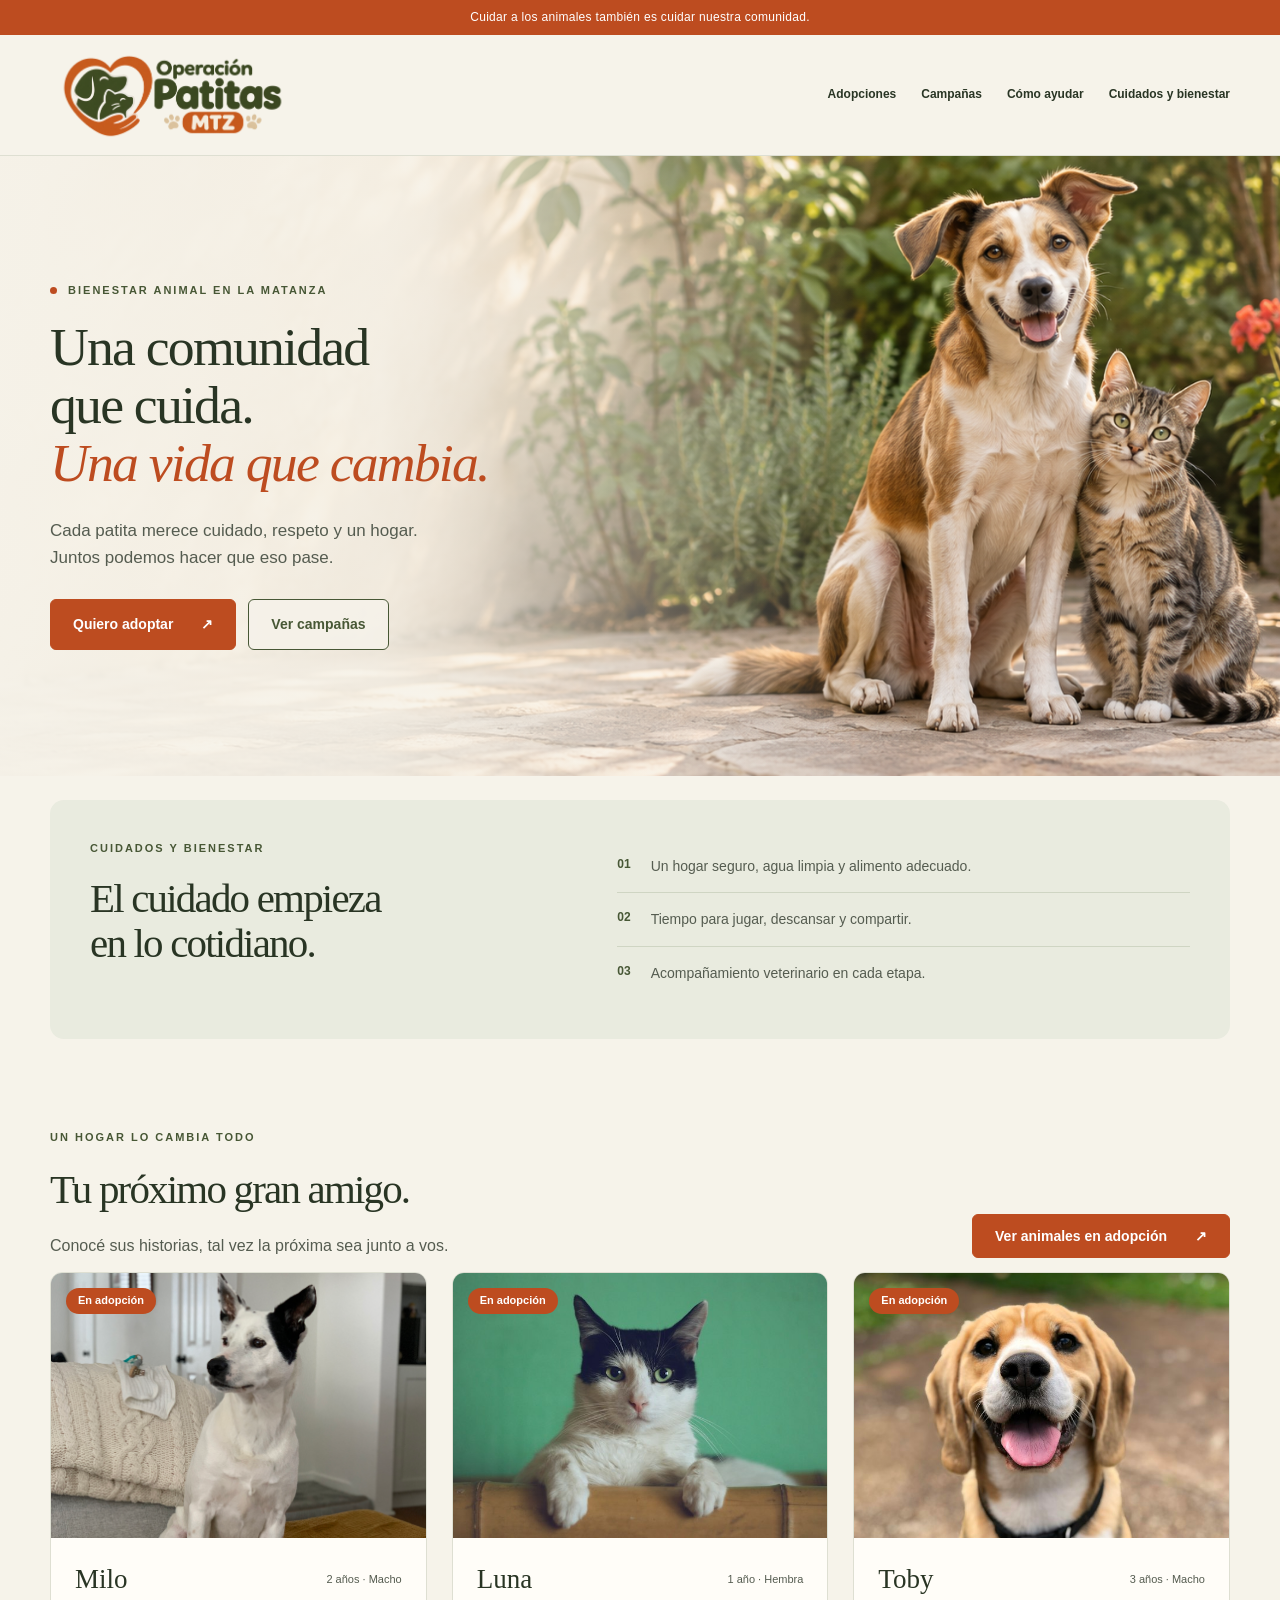
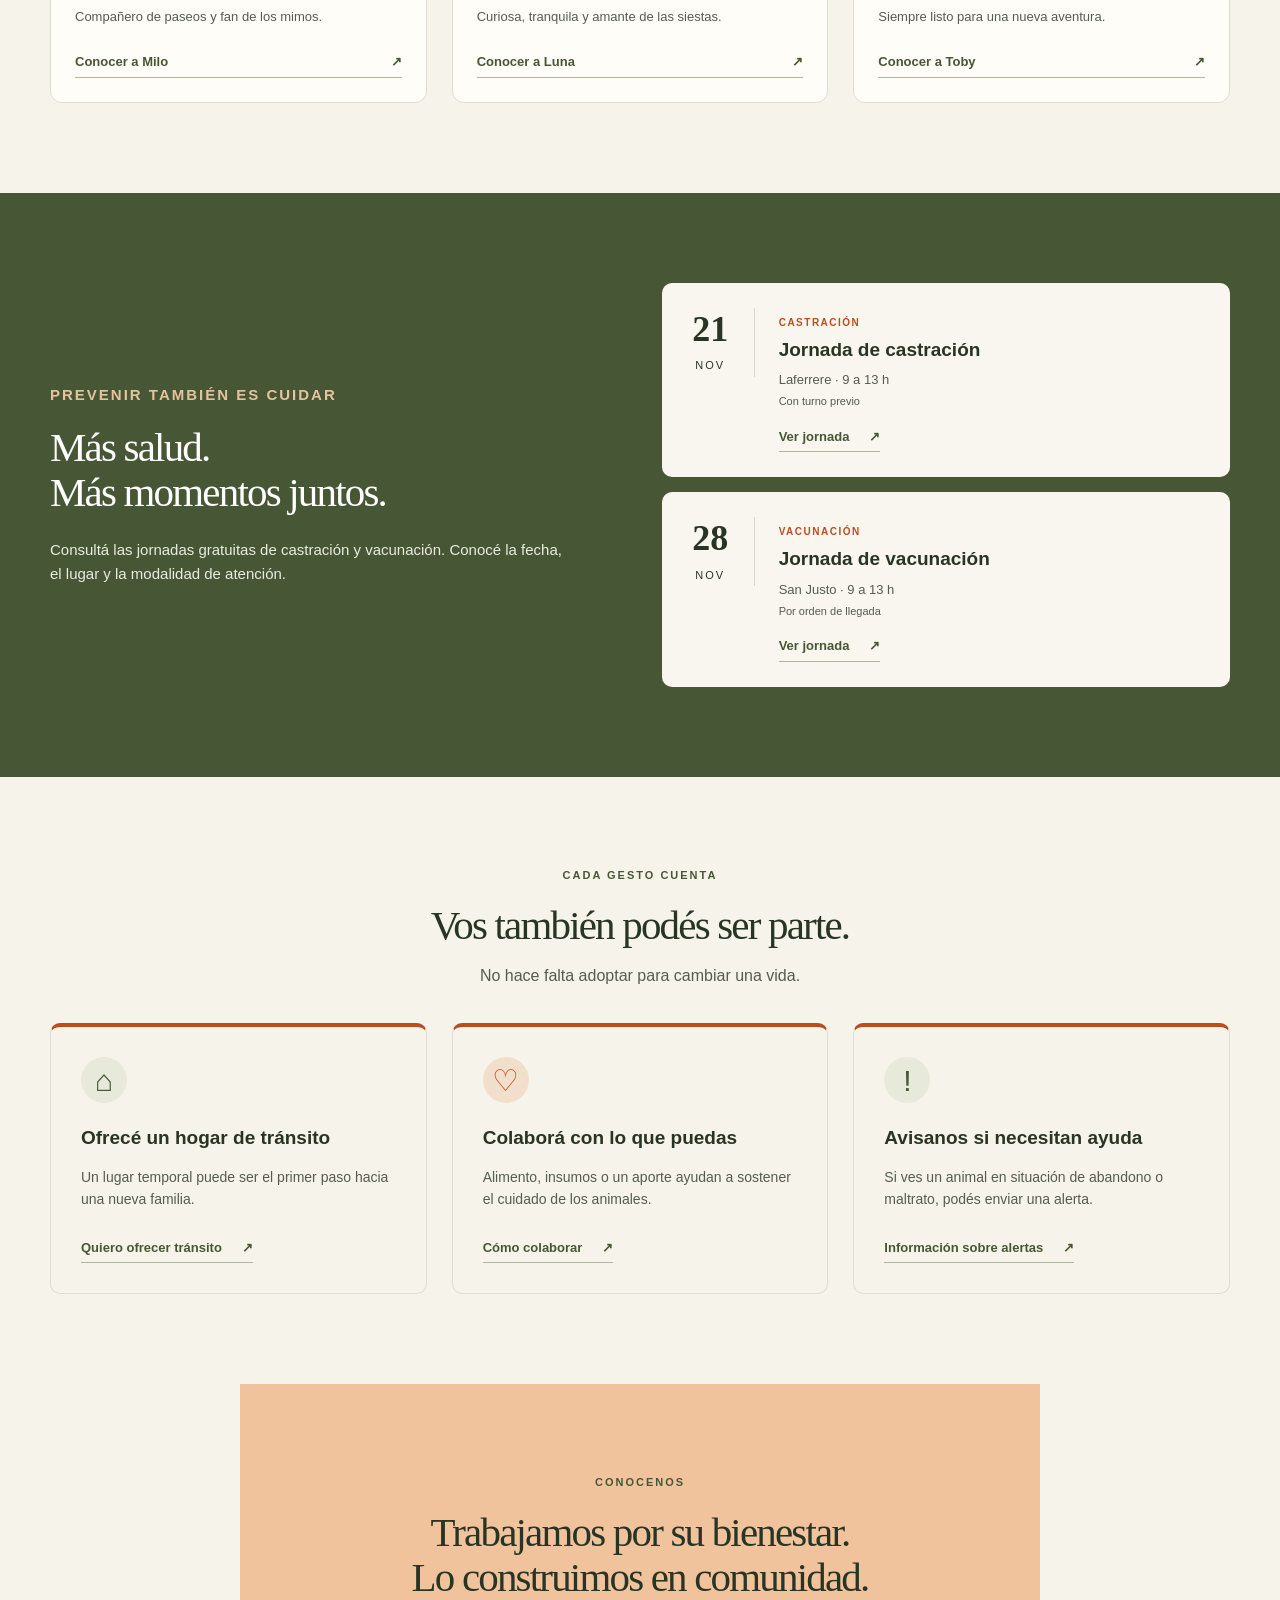
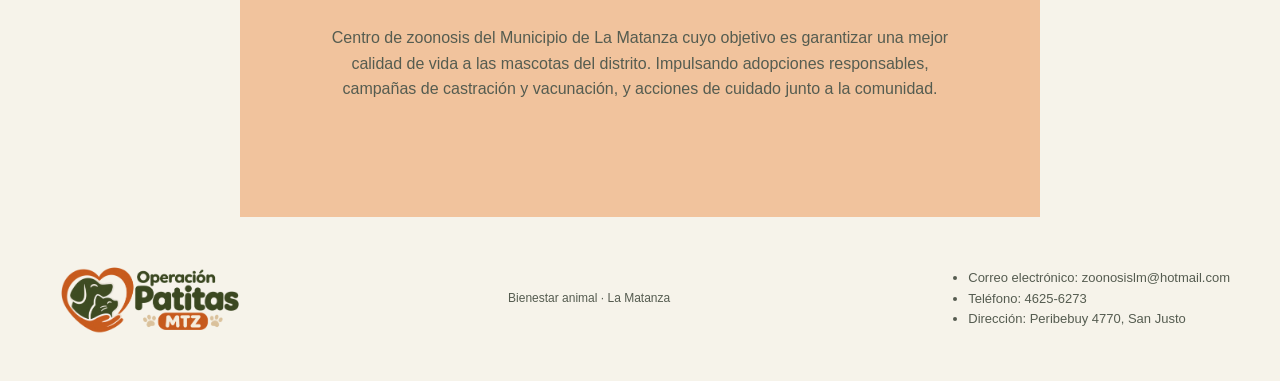
==== commit 821189b8: "nuevos cambios" ====
--- a/index.html
+++ b/index.html
@@ -427,42 +427,14 @@
       </h2>
 
       <p>
-        Somos Operación Patitas, una organización dedicada a
-        gestionar y promover el bienestar animal en La Matanza.
-        Impulsamos adopciones responsables, campañas de castración
+       Centro de zoonosis del Municipio de La Matanza cuyo objetivo es garantizar una mejor calidad de vida a las mascotas del distrito.
+        Impulsando adopciones responsables, campañas de castración
         y vacunación, y acciones de cuidado junto a la comunidad.
       </p>
 
 
     </section>
 
-    <!-- CONTACTO -->
-    <section id="contacto" class="contacto">
-      <div class="contenedor">
-        <div>
-          <p class="etiqueta">ESTAMOS PARA ORIENTARTE</p>
-          <h2>El primer paso es acercarnos.</h2>
-
-          <p>
-            ¿Tenés dudas sobre adopciones, campañas o cómo ayudar?
-          </p>
-        </div>
-
-        <details class="detalle-fijo">
-          <summary class="boton naranja">
-            Ver canales de contacto
-            <span aria-hidden="true">↗</span>
-          </summary>
-
-          <p class="detalle-texto">
-            Zona de actuación: La Matanza, Buenos Aires.
-            Los canales de contacto, la dirección y los horarios
-            de atención se agregarán cuando estén definidos
-            por la organización.
-          </p>
-        </details>
-      </div>
-    </section>
   </main>
 
   <!-- PIE DE PÁGINA -->
--- a/css/estilos.css
+++ b/css/estilos.css
@@ -650,6 +650,7 @@
 .nosotros {
   max-width: 800px;
   text-align: center;
+  background: #f1c39d;
 }
 
 .nosotros > p:not(.etiqueta) {
@@ -660,7 +661,6 @@
 /* CONTACTO */
 .contacto {
   padding: 45px 0;
-  background: #f1c39d;
 }
 
 .contacto > .contenedor {
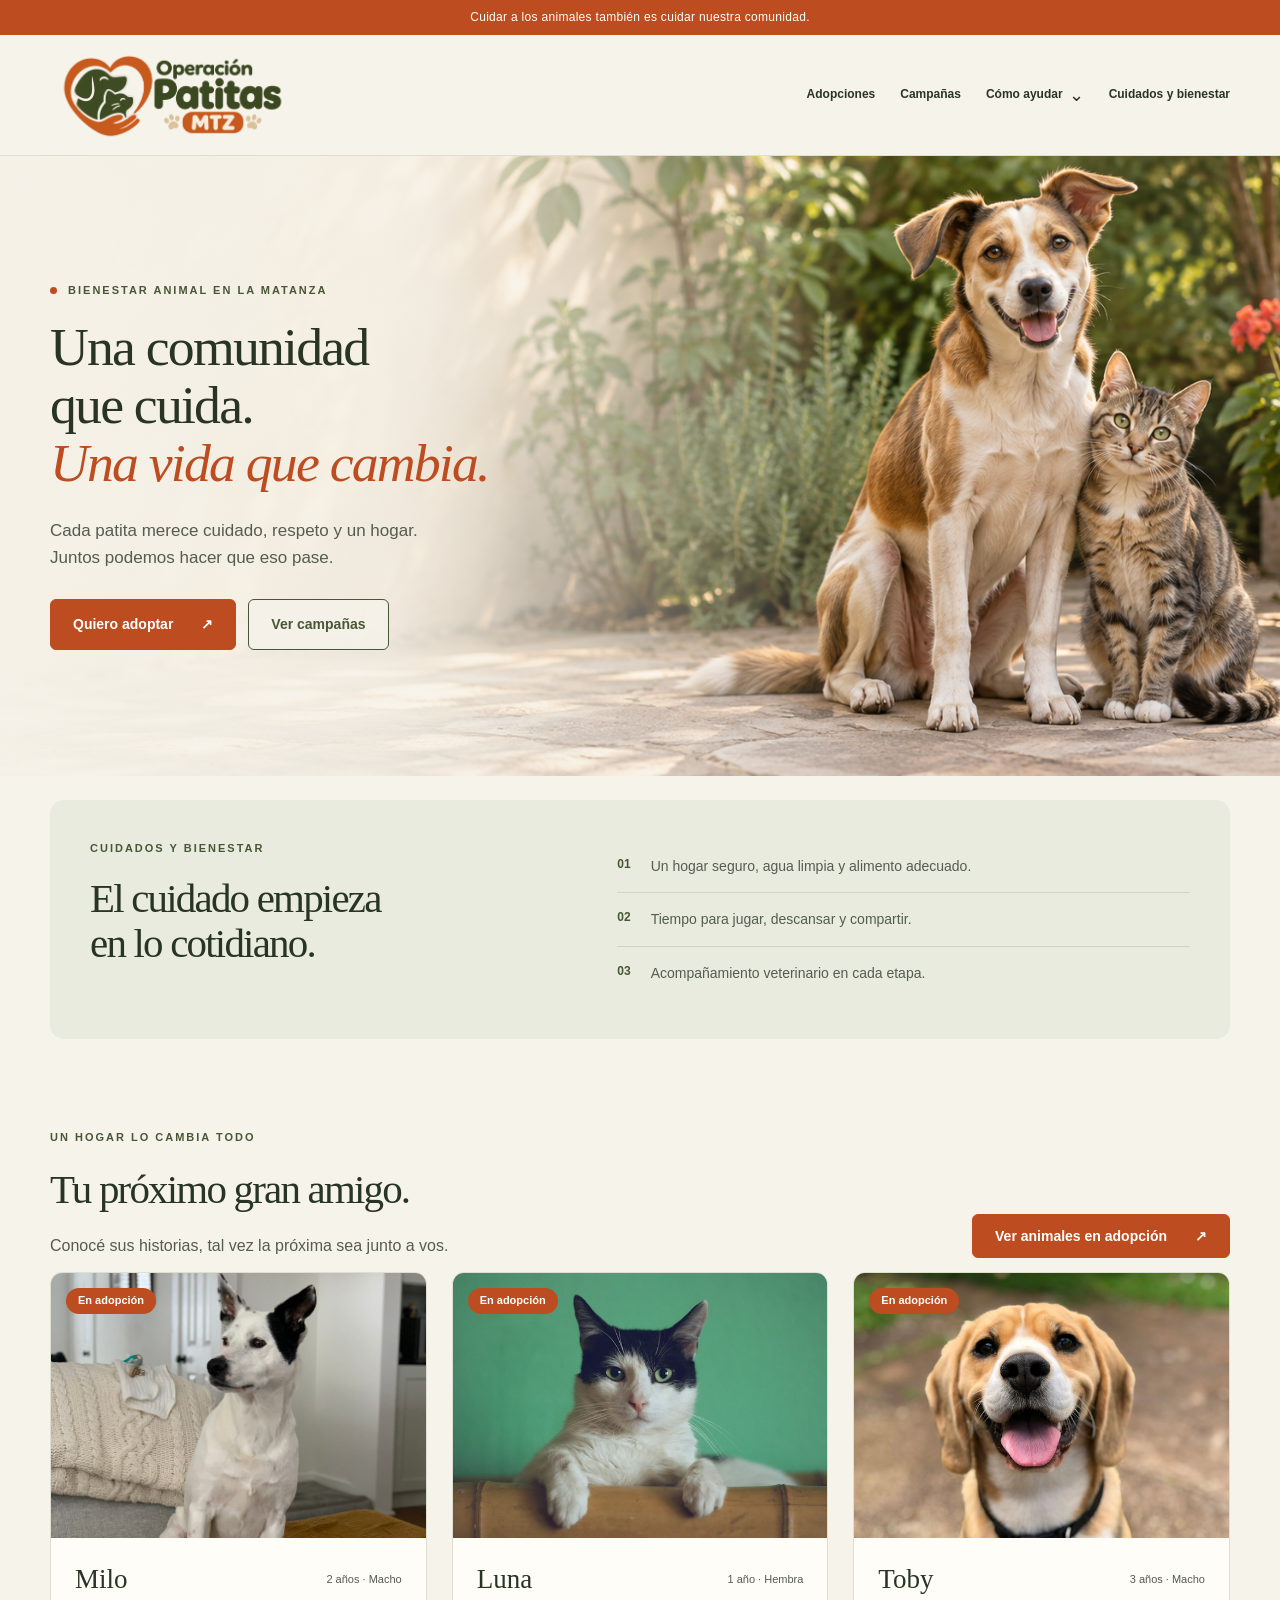
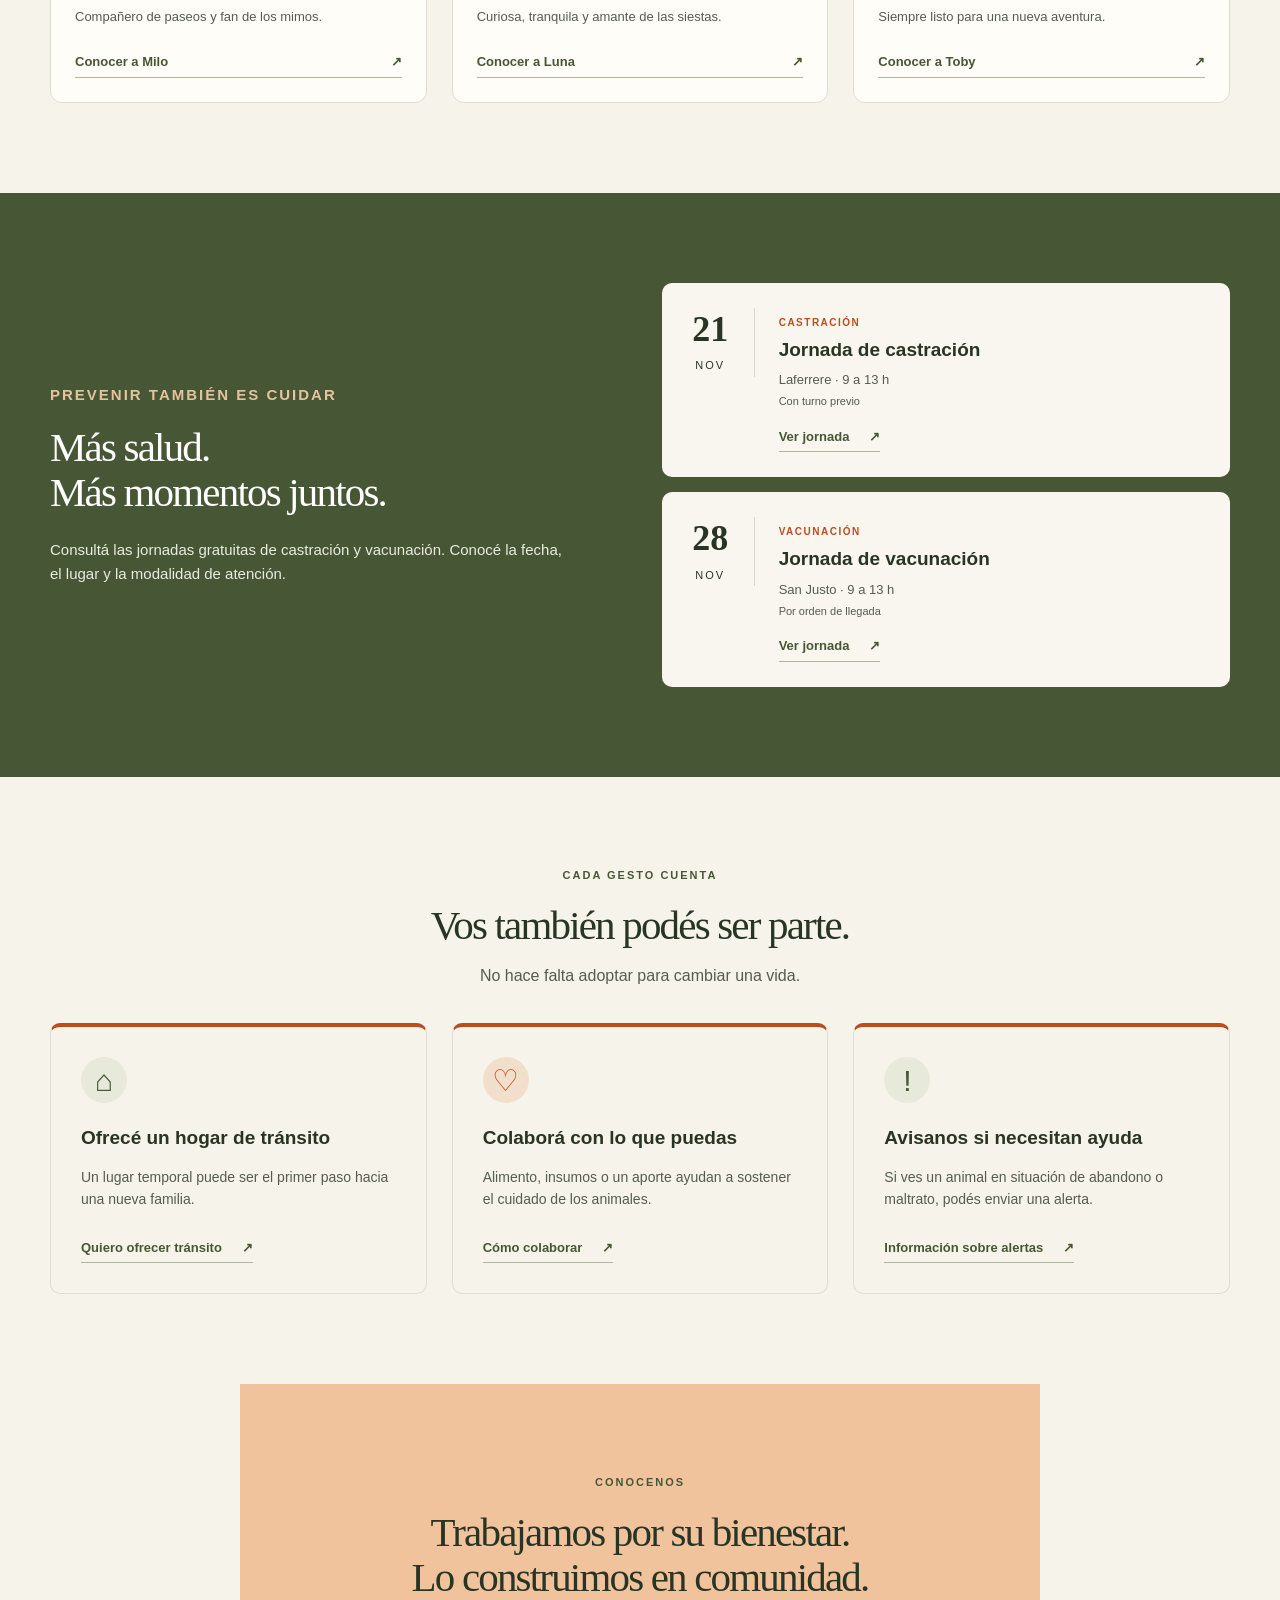
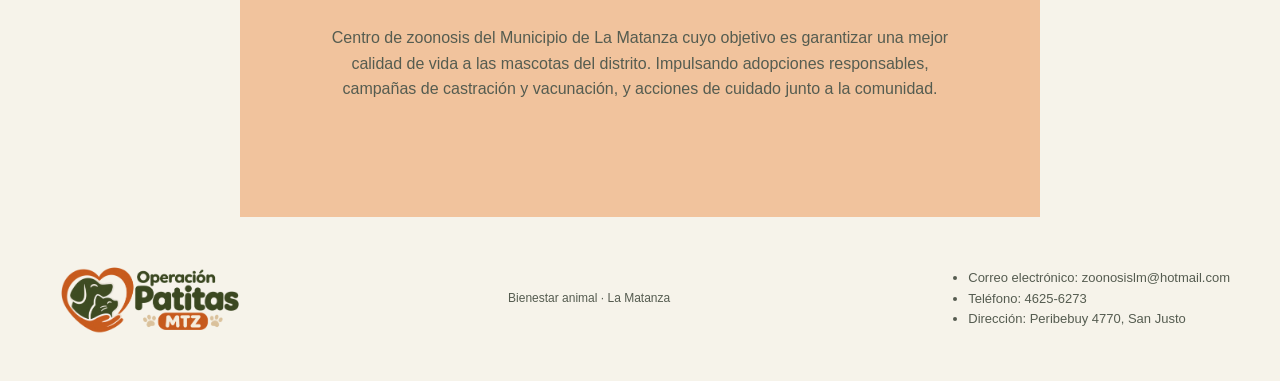
==== commit 7c4b773a: "se carga formulario de alertas" ====
--- a/index.html
+++ b/index.html
@@ -18,24 +18,21 @@
   <!-- ENCABEZADO -->
   <header>
     <div class="contenedor encabezado">
-      <a
-        class="marca"
-        href="#inicio"
-        aria-label="Operación Patitas MTZ, inicio"
-      >
-        <img
-          class="logo-marca"
-          src="./img/Corazón protector de Operación Patitas MTZ.png"
-          alt="Operación Patitas MTZ"
-        >
+      <a class="marca" href="../index.html#inicio" aria-label="Operación Patitas MTZ, inicio">
+        <img class="logo-marca" src="../img/Corazón protector de Operación Patitas MTZ.png" alt="Operación Patitas MTZ">
       </a>
-
       <nav id="navegacion" aria-label="Navegación principal">
-        <a href="#adopciones">Adopciones</a>
-        <a href="#campanas">Campañas</a>
-        <a href="#ayudar">Cómo ayudar</a>
-        <a href="#cuidados">Cuidados y bienestar</a>
-
+        <a href="../index.html#adopciones">Adopciones</a>
+        <a href="../index.html#campanas">Campañas</a>
+        <details class="menu-ayudar">
+          <summary>Cómo ayudar <span aria-hidden="true">⌄</span></summary>
+          <div class="menu-ayudar-opciones">
+            <a href="./pages/alerta.html" aria-current="page">Enviar una alerta</a>
+            <a href="../index.html#ayudar">Ofrecer tránsito</a>
+            <a href="../index.html#ayudar">Donaciones</a>
+          </div>
+        </details>
+        <a href="../index.html#cuidados">Cuidados y bienestar</a>
       </nav>
     </div>
   </header>
--- a/css/estilos.css
+++ b/css/estilos.css
@@ -1104,3 +1104,136 @@
   }
 }
 
+
+
+/* MENÚ DESPLEGABLE: CÓMO AYUDAR */
+.menu-ayudar { position: relative; }
+.menu-ayudar summary {
+  display: flex; align-items: center; gap: 6px; cursor: pointer;
+  list-style: none; white-space: nowrap;
+}
+.menu-ayudar summary::-webkit-details-marker { display: none; }
+.menu-ayudar summary:hover, .menu-ayudar[open] > summary { color: var(--naranja); }
+.menu-ayudar summary span { font-size: 18px; font-weight: 400; line-height: .8; transition: transform .2s; }
+.menu-ayudar[open] summary span { transform: rotate(180deg); }
+.menu-ayudar-opciones {
+  position: absolute; top: calc(100% + 12px); left: -18px; z-index: 20;
+  display: grid; min-width: 195px; padding: 10px;
+  background: #fffdf8; border: 1px solid var(--borde); border-radius: 10px;
+  box-shadow: 0 14px 30px rgba(41,53,36,.12);
+}
+.menu-ayudar-opciones a { padding: 10px 12px; border-radius: 6px; font-size: 13px; }
+.menu-ayudar-opciones a:hover, .menu-ayudar-opciones a[aria-current="page"] { background: #f4e4d6; color: var(--naranja); }
+
+/* VISTA ENVIAR UNA ALERTA */
+.pagina-alerta .alerta-hero { padding: 27px 0 65px; background: #efede4; }
+.pagina-alerta .migas { margin-bottom: 15px; color: #707467; font-size: 12px; }
+.pagina-alerta .migas span { margin: 0 7px; }
+.pagina-alerta .migas a:hover { color: var(--naranja); }
+.alerta-hero-grilla { display: grid; grid-template-columns: 1fr .88fr; gap: 80px; align-items: center; }
+.alerta-hero-texto { padding: 8px 0; }
+.alerta-hero-texto h1 { font-size: clamp(50px, 5.2vw, 78px); }
+.alerta-hero-texto h1 em { color: var(--naranja); }
+.alerta-hero-texto .bajada { max-width: 505px; margin: 27px 0 30px; font-size: 17px; line-height: 1.8; }
+.alerta-hero-visual { position: relative; min-height: 480px; }
+.alerta-hero-visual img {
+  width: 100%; height: 475px; object-fit: cover; object-position: 50% 42%;
+  border-radius: 210px 210px 14px 14px;
+}
+.alerta-imagen-nota {
+  position: absolute; left: -40px; bottom: 25px; max-width: 265px;
+  padding: 17px 22px; border: 1px solid var(--borde); border-radius: 9px;
+  background: #fffdf8; color: var(--oscuro); box-shadow: 0 10px 25px rgba(41,53,36,.08);
+  font-size: 13px; font-weight: 600; line-height: 1.5;
+}
+.alerta-imagen-nota span { margin-right: 5px; color: var(--naranja); font-size: 20px; }
+.pasos-alerta { display: grid; grid-template-columns: .8fr 1.6fr; gap: 80px; }
+.pasos-titulo > p:last-child { max-width: 340px; margin-top: 20px; font-size: 14px; }
+.pasos-grilla { display: grid; grid-template-columns: repeat(3, 1fr); gap: 15px; }
+.pasos-grilla article { padding: 23px 17px; border: 1px solid var(--borde); border-top: 3px solid var(--naranja); border-radius: 9px; }
+.paso-numero { display: block; margin-bottom: 21px; color: var(--naranja); font: 28px Georgia, serif; }
+.pasos-grilla h3 { margin-bottom: 12px; font-size: 17px; }
+.pasos-grilla p { font-size: 13px; line-height: 1.75; }
+.alerta-formulario-zona { padding: 30px 0 100px; background: #e8eadf; }
+.alerta-formulario-grilla { display: grid; grid-template-columns: .82fr 1.2fr; gap: 85px; align-items: start; }
+.alerta-informacion { padding-top: 25px; }
+.alerta-informacion h2 { margin-bottom: 23px; }
+.alerta-informacion > p:not(.etiqueta) { max-width: 390px; font-size: 15px; }
+.alerta-recomendacion { display: flex; gap: 16px; margin-top: 37px; padding: 23px; border-radius: 10px; background: #d8decb; }
+.alerta-recomendacion > span { display: grid; place-items: center; flex-shrink: 0; width: 34px; height: 34px; border: 1px solid var(--oliva); border-radius: 50%; color: var(--oliva); font-weight: 700; }
+.alerta-recomendacion strong { font-size: 14px; }
+.alerta-recomendacion p { margin-top: 7px; font-size: 13px; }
+.alerta-contacto-extra { display: flex; gap: 12px; margin-top: 35px; }
+.alerta-contacto-extra > span { color: var(--naranja); font-size: 21px; }
+.alerta-contacto-extra p { font-size: 13px; }
+.alerta-contacto-extra a { color: var(--naranja); font-weight: bold; text-decoration: underline; text-underline-offset: 3px; }
+.alerta-formulario-tarjeta { padding: 43px 46px; border: 1px solid var(--borde); border-radius: 16px; background: #fffdf8; box-shadow: 0 15px 30px rgba(41,53,36,.05); scroll-margin-top: 20px; }
+.alerta-formulario-tarjeta h2 { margin-bottom: 15px; font-size: 40px; }
+.alerta-subtitulo { max-width: 510px; margin-bottom: 26px; font-size: 13px; }
+.alerta-formulario-tarjeta fieldset { min-width: 0; margin: 0; padding: 25px 0; border: 0; border-top: 1px solid var(--borde); }
+.alerta-formulario-tarjeta legend { float: left; width: 100%; margin-bottom: 19px; color: var(--oscuro); font-size: 17px; font-weight: 700; }
+.alerta-formulario-tarjeta legend + * { clear: both; }
+.campo-alerta { margin-bottom: 16px; }
+.campo-alerta:last-child { margin-bottom: 0; }
+.campo-alerta label { display: block; margin-bottom: 7px; color: var(--oscuro); font-size: 13px; font-weight: 700; }
+.campo-alerta label > span:not(.opcional) { color: var(--naranja); }
+.campo-alerta .opcional { color: #81877b; font-size: 11px; font-weight: 400; }
+.campo-alerta input, .campo-alerta select, .campo-alerta textarea {
+  display: block; width: 100%; min-height: 47px; padding: 12px 14px;
+  border: 1px solid #cdd0c4; border-radius: 6px; background: #fff;
+  color: var(--oscuro); font: inherit; font-size: 14px;
+}
+.campo-alerta textarea { resize: vertical; min-height: 115px; }
+.campo-alerta input[type="file"] { padding: 10px; font-size: 12px; }
+.campo-alerta small { display: block; margin-top: 6px; color: #6f756c; font-size: 11px; line-height: 1.5; }
+.campos-dos { display: grid; grid-template-columns: 1fr 1fr; gap: 14px; }
+.alerta-aviso-demo { margin: 10px 0 22px; padding: 13px 15px; border-left: 3px solid var(--naranja); background: #f8f0e6; font-size: 12px; }
+.boton-enviar-alerta { width: 100%; cursor: pointer; font-family: inherit; }
+.alerta-error { margin-top: 12px; color: #a32e18; font-size: 13px; }
+.alerta-confirmacion { padding: 25px 4px; }
+.alerta-confirmacion-icono { display: grid; place-items: center; width: 62px; height: 62px; margin-bottom: 24px; border-radius: 50%; background: #e4e9d9; color: var(--oliva); font-size: 34px; }
+.alerta-confirmacion p:not(.etiqueta) { margin-bottom: 20px; }
+.alerta-confirmacion .boton { margin: 13px 0 25px; cursor: pointer; }
+.alerta-confirmacion .enlace { display: flex; width: fit-content; }
+
+
+/* El atributo hidden siempre debe ocultar los paneles, incluso si se aplican estilos de presentación. */
+.pagina-alerta [hidden] { display: none !important; }
+
+
+@media (max-width: 1050px) {
+  .alerta-hero-grilla { gap: 40px; }
+  .pasos-alerta, .alerta-formulario-grilla { gap: 35px; }
+  .alerta-formulario-tarjeta { padding: 30px; }
+  .pasos-grilla { grid-template-columns: 1fr; }
+  .pasos-grilla article { padding: 16px 18px; }
+  .paso-numero { margin-bottom: 7px; }
+}
+@media (max-width: 800px) {
+  .alerta-hero-grilla { grid-template-columns: 1fr 1fr; gap: 25px; }
+  .alerta-hero-visual, .alerta-hero-visual img { min-height: 360px; height: 360px; }
+  .alerta-imagen-nota { left: -22px; bottom: 15px; max-width: 220px; font-size: 12px; }
+  .pasos-alerta { grid-template-columns: 1fr; }
+  .pasos-grilla { grid-template-columns: repeat(3, 1fr); }
+  .alerta-formulario-grilla { grid-template-columns: 1fr; }
+  .alerta-informacion { padding: 0; }
+  .alerta-informacion > p:not(.etiqueta) { max-width: 650px; }
+}
+@media (max-width: 560px) {
+  .menu-ayudar-opciones { position: absolute; right: 0; left: auto; min-width: 185px; }
+  .pagina-alerta .alerta-hero { padding: 20px 0 55px; }
+  .pagina-alerta .migas { margin-bottom: 25px; }
+  .alerta-hero-grilla { grid-template-columns: 1fr; }
+  .alerta-hero-texto h1 { font-size: 51px; }
+  .alerta-hero-texto .bajada { font-size: 15px; }
+  .alerta-hero-visual { margin-top: 20px; }
+  .alerta-hero-visual, .alerta-hero-visual img { height: 315px; min-height: 315px; }
+  .alerta-hero-visual img { border-radius: 150px 150px 12px 12px; }
+  .alerta-imagen-nota { left: 8px; bottom: -25px; }
+  .pasos-alerta { padding-top: 80px; }
+  .pasos-grilla { grid-template-columns: 1fr; }
+  .alerta-formulario-zona { padding: 58px 0 65px; }
+  .alerta-formulario-tarjeta { padding: 26px 20px; }
+  .alerta-formulario-tarjeta h2 { font-size: 32px; }
+  .campos-dos { grid-template-columns: 1fr; gap: 0; }
+}
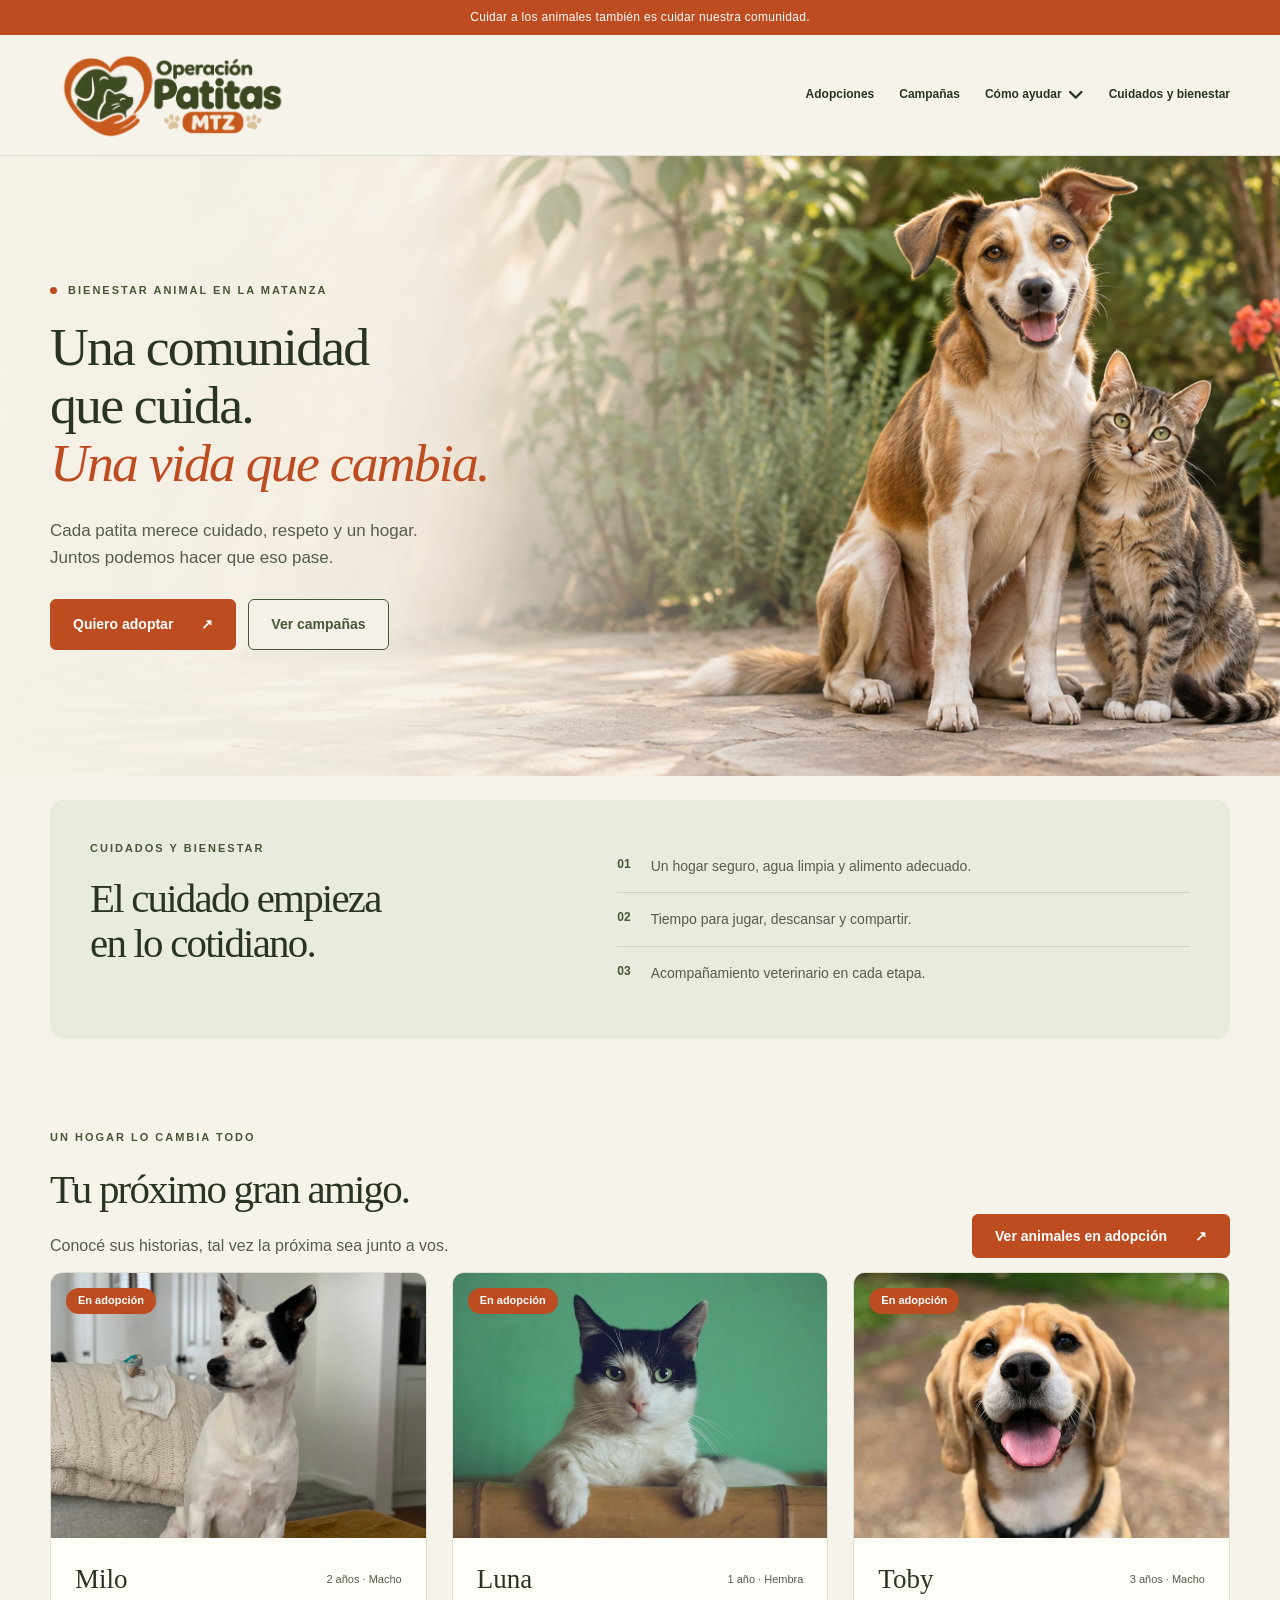
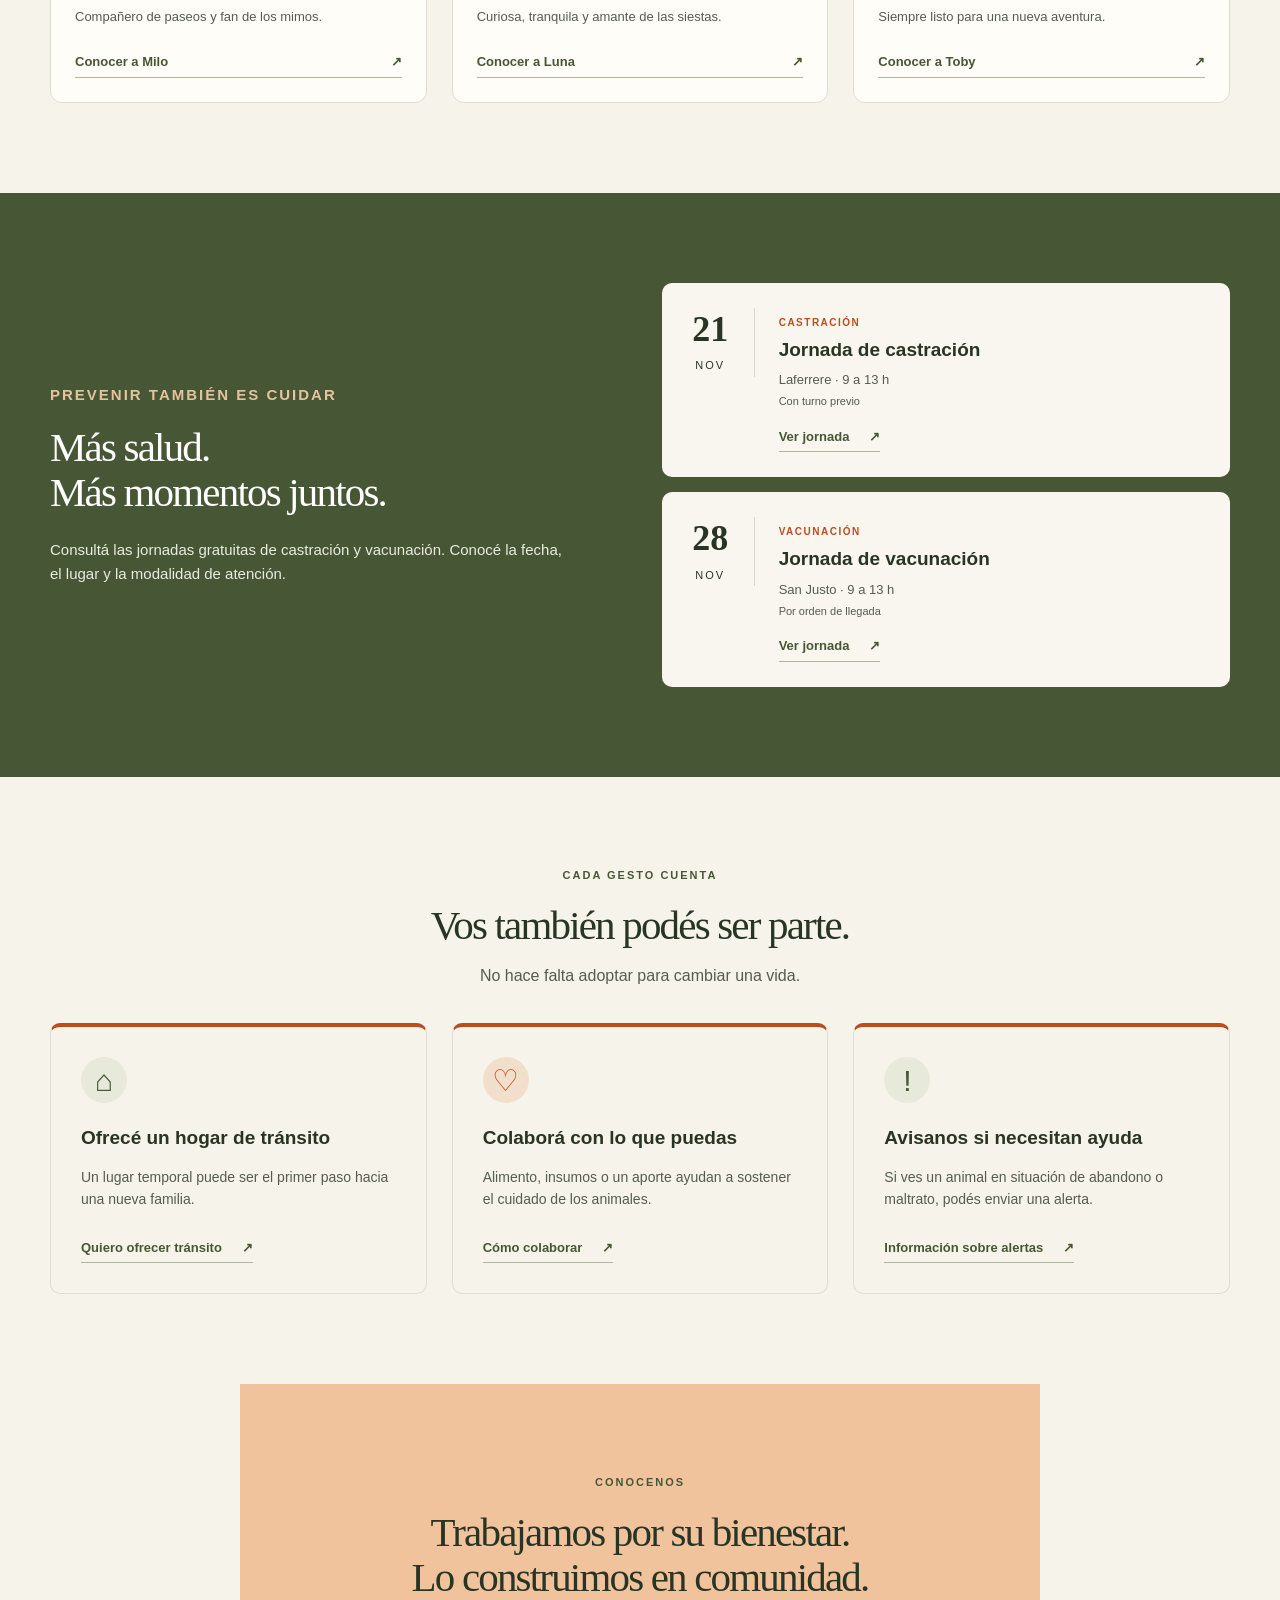
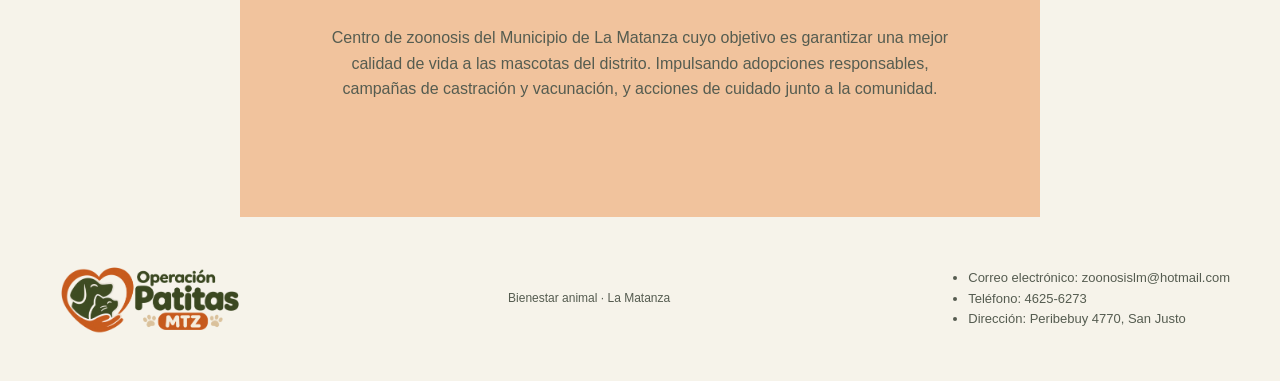
==== commit b6c5a4f6: "se cargan paginas de donaciones y transito" ====
--- a/index.html
+++ b/index.html
@@ -5,6 +5,7 @@
   <meta name="viewport" content="width=device-width, initial-scale=1.0">
   <meta name="description" content="Operación Patitas: adopciones, campañas y cuidado animal en La Matanza.">
   <title>Operación Patitas · Bienestar animal</title>
+  <link rel="stylesheet" href="https://cdnjs.cloudflare.com/ajax/libs/font-awesome/6.5.1/css/all.min.css">
   <link rel="stylesheet" href="css/estilos.css">
 </head>
 
@@ -19,17 +20,17 @@
   <header>
     <div class="contenedor encabezado">
       <a class="marca" href="../index.html#inicio" aria-label="Operación Patitas MTZ, inicio">
-        <img class="logo-marca" src="../img/Corazón protector de Operación Patitas MTZ.png" alt="Operación Patitas MTZ">
+        <img class="logo-marca" src="./img/Corazón protector de Operación Patitas MTZ.png" alt="Operación Patitas MTZ">
       </a>
       <nav id="navegacion" aria-label="Navegación principal">
         <a href="../index.html#adopciones">Adopciones</a>
         <a href="../index.html#campanas">Campañas</a>
         <details class="menu-ayudar">
-          <summary>Cómo ayudar <span aria-hidden="true">⌄</span></summary>
+          <summary>Cómo ayudar <span aria-hidden="true"><i class="fa-solid fa-angle-down"></i></span></summary>
           <div class="menu-ayudar-opciones">
             <a href="./pages/alerta.html" aria-current="page">Enviar una alerta</a>
-            <a href="../index.html#ayudar">Ofrecer tránsito</a>
-            <a href="../index.html#ayudar">Donaciones</a>
+            <a href="./pages/transito.html">Ofrecer tránsito</a>
+            <a href="./pages/donaciones.html">Donaciones</a>
           </div>
         </details>
         <a href="../index.html#cuidados">Cuidados y bienestar</a>
--- a/css/estilos.css
+++ b/css/estilos.css
@@ -1138,7 +1138,7 @@
 .alerta-hero-visual { position: relative; min-height: 480px; }
 .alerta-hero-visual img {
   width: 100%; height: 475px; object-fit: cover; object-position: 50% 42%;
-  border-radius: 210px 210px 14px 14px;
+  border-radius: 10px;
 }
 .alerta-imagen-nota {
   position: absolute; left: -40px; bottom: 25px; max-width: 265px;
@@ -1237,3 +1237,146 @@
   .alerta-formulario-tarjeta h2 { font-size: 32px; }
   .campos-dos { grid-template-columns: 1fr; gap: 0; }
 }
+
+
+/* HOGAR DE TRÁNSITO: conserva la grilla, tipografías y colores de Alertas */
+.pagina-transito .alerta-hero-visual img { object-position: 50% 38%; }
+.pagina-transito .alerta-hero-texto h1 { font-size: clamp(45px, 4.45vw, 68px); }
+.transito-llamado { border-top: 1px solid var(--borde); background: #eceee4; padding: 46px 0; }
+.transito-llamado-interior { display: flex; align-items: center; justify-content: space-between; gap: 34px; }
+.transito-llamado-interior > div { max-width: 680px; }
+.transito-llamado h2 { margin-bottom: 14px; font-size: clamp(28px, 3vw, 39px); }
+.transito-llamado p:not(.etiqueta) { font-size: 14px; }
+.transito-llamado .boton { flex-shrink: 0; }
+.transito-ayuda-lateral { margin-top: 30px; padding-top: 25px; border-top: 1px solid #bdc6b0; }
+.transito-ayuda-lateral h3 { margin-bottom: 8px; font-size: 18px; }
+.transito-ayuda-lateral p { max-width: 390px; font-size: 13px; }
+.transito-acuerdo { display: flex; align-items: flex-start; gap: 12px; margin: 25px 0 17px; }
+.transito-acuerdo input { flex-shrink: 0; width: 19px; height: 19px; margin: 2px 0 0; accent-color: var(--oliva); cursor: pointer; }
+.transito-acuerdo label { color: var(--texto); font-size: 12px; line-height: 1.65; cursor: pointer; }
+.transito-acuerdo label span { color: var(--naranja); }
+.pagina-transito [hidden] { display: none !important; }
+.transito-modal-abierto { overflow: hidden; }
+.transito-modal-fondo {
+  position: fixed; inset: 0; z-index: 100;
+  display: flex; justify-content: center; align-items: center;
+  overflow-y: auto; padding: 24px;
+  background: rgba(21, 32, 17, .66);
+}
+.transito-modal {
+  position: relative; width: min(100%, 475px); max-height: calc(100vh - 48px); overflow-y: auto;
+  padding: 42px 39px 35px;
+  border: 1px solid var(--borde); border-radius: 16px;
+  background: #fffdf8; box-shadow: 0 24px 70px rgba(15, 24, 11, .22);
+  text-align: center;
+}
+.transito-modal .alerta-confirmacion-icono { margin: 0 auto 20px; }
+.transito-modal .etiqueta { margin-bottom: 12px; }
+.transito-modal h2 { margin-bottom: 17px; font-size: clamp(30px, 3.2vw, 38px); }
+.transito-modal p:not(.etiqueta) { margin-bottom: 18px; font-size: 14px; line-height: 1.75; }
+.transito-modal p.transito-aclaracion-demo { margin-bottom: 23px; padding: 10px 12px; border-radius: 7px; background: #f4f1e7; font-size: 12px; }
+.transito-modal .boton { display: flex; width: 100%; justify-content: center; cursor: pointer; font-family: inherit; }
+.transito-modal .enlace { display: inline-flex; margin-top: 18px; font-size: 13px; }
+.transito-modal-cerrar {
+  position: absolute; top: 9px; right: 12px;
+  display: grid; place-items: center; width: 38px; height: 38px;
+  border: 0; border-radius: 50%; background: transparent;
+  color: var(--texto); font-size: 29px; cursor: pointer;
+}
+.transito-modal-cerrar:hover { background: #eeede6; }
+
+@media (max-width: 800px) {
+  .transito-llamado-interior { align-items: flex-start; flex-direction: column; }
+}
+@media (max-width: 560px) {
+  .pagina-transito .alerta-hero-texto h1 { font-size: clamp(43px, 11vw, 56px); }
+  .transito-llamado { padding: 40px 0; }
+  .transito-modal { padding: 38px 22px 26px; }
+}
+
+/* DONACIONES: continúa la línea visual de Alertas y Tránsito */
+.pagina-donaciones [hidden] { display: none !important; }
+.donaciones-hero { padding: 42px 0 75px; background: #efede4; }
+.donaciones-hero-grilla { display: grid; grid-template-columns: 1.08fr .88fr; gap: 80px; align-items: center; }
+.donaciones-hero-texto h1 { font-size: clamp(49px, 4.8vw, 72px); }
+.donaciones-hero-texto h1 em { color: var(--naranja); }
+.donaciones-hero-texto .bajada { max-width: 550px; margin: 26px 0 32px; font-size: 16px; line-height: 1.85; }
+.donaciones-hero-visual { position: relative; }
+.donaciones-hero-visual img { height: 435px; border-radius: 190px 190px 14px 14px; object-position: center 45%; }
+.donaciones-hero-nota { position: absolute; right: -23px; bottom: 22px; max-width: 250px; padding: 17px 21px; background: #fffdf8; border: 1px solid var(--borde); border-radius: 9px; box-shadow: 0 8px 25px #29352414; font-size: 13px; font-weight: 700; }
+.donaciones-hero-nota > span { color: var(--naranja); margin-right: 6px; font-size: 24px; vertical-align: middle; }
+.donaciones-cuerpo { padding: 80px 0 100px; background: #e8eadf; }
+.donaciones-presentacion { max-width: 690px; margin: 0 auto 36px; text-align: center; }
+.donaciones-presentacion h2 { margin-bottom: 17px; }
+.donaciones-presentacion > p:last-child { font-size: 14px; }
+.donaciones-opciones { display: grid; grid-template-columns: 1fr 1fr; gap: 22px; max-width: 1010px; margin: 0 auto 58px; }
+.donacion-opcion { display: flex; align-items: center; gap: 18px; width: 100%; padding: 27px 24px; border: 2px solid #d5d9ca; border-radius: 13px; background: #fffdf8; color: var(--oscuro); text-align: left; cursor: pointer; transition: border-color .2s, background .2s, transform .2s; font-family: inherit; }
+.donacion-opcion:hover, .donacion-opcion:focus-visible { border-color: var(--naranja); transform: translateY(-2px); }
+.donacion-opcion.activa { border-color: var(--oliva); background: #f6f8ef; box-shadow: 0 7px 24px #2935240d; }
+.donacion-opcion-icono { display: grid; place-items: center; width: 60px; height: 60px; flex: 0 0 60px; border-radius: 50%; background: #e4e9d9; color: var(--oliva); font-size: 23px; }
+.donacion-opcion.activa .donacion-opcion-icono { background: var(--oliva); color: #fff; }
+.donacion-opcion-texto { display: flex; flex-direction: column; gap: 5px; flex: 1; }
+.donacion-opcion-texto strong { font-size: 20px; }
+.donacion-opcion-texto small { color: var(--texto); font-size: 12px; line-height: 1.6; }
+.donacion-opcion-flecha { align-self: flex-start; color: var(--naranja); font-size: 22px; }
+.donaciones-panel { scroll-margin-top: 32px; }
+.donaciones-panel-encabezado { margin: 0 0 30px; }
+.donaciones-panel-encabezado h2 { max-width: 750px; margin: 0 0 16px; }
+.donaciones-panel-encabezado p:last-child { font-size: 14px; }
+.donaciones-aviso-ejemplo { display: flex; align-items: flex-start; gap: 13px; margin-bottom: 24px; padding: 16px 20px; border: 1px solid #e2c5aa; border-radius: 9px; background: #f8efe2; font-size: 13px; }
+.donaciones-aviso-ejemplo i { margin-top: 3px; color: var(--naranja); font-size: 18px; }
+.donaciones-alias-grilla { display: grid; grid-template-columns: repeat(3,minmax(0,1fr)); gap: 20px; }
+.donaciones-alias-tarjeta { padding: 28px 25px 24px; border: 1px solid var(--borde); border-radius: 13px; background: #fffdf8; box-shadow: 0 12px 24px rgba(41,53,36,.04); }
+.donaciones-alias-cabecera { display: flex; align-items: center; gap: 12px; margin-bottom: 24px; }
+.donaciones-alias-icono { display: grid; place-items: center; width: 43px; height: 43px; border-radius: 50%; background: #e4e9d9; color: var(--oliva); font-size: 18px; }
+.donaciones-alias-tipo { color: var(--oliva); font-size: 10px; font-weight: 700; letter-spacing: 1.3px; }
+.donaciones-alias-tarjeta h3 { margin-bottom: 13px; font-size: 21px; }
+.donaciones-alias-tarjeta > p { min-height: 66px; font-size: 13px; }
+.donaciones-alias-dato { margin: 23px 0 16px; padding: 13px 12px; background: #f3f1e9; border: 1px dashed #b5b9ab; border-radius: 7px; }
+.donaciones-alias-dato small { display: block; margin-bottom: 8px; color: #72776a; font-size: 10px; font-weight: 700; }
+.donaciones-alias-dato strong { display: block; color: var(--oscuro); font-size: 13px; overflow-wrap: anywhere; letter-spacing: .25px; }
+.donaciones-alias-titular { font-size: 11px; color: var(--texto); }
+.donaciones-alias-titular strong { color: var(--oscuro); }
+.donaciones-nota-final { display: flex; align-items: flex-start; gap: 15px; margin-top: 26px; padding: 21px 24px; border-radius: 9px; background: #d8decb; }
+.donaciones-nota-final span { flex: 0 0 auto; color: var(--oliva); font-size: 28px; line-height: 1; }
+.donaciones-nota-final p { font-size: 13px; }
+.donaciones-formulario-grilla { gap: 60px; }
+.donaciones-lateral { padding-top: 24px; }
+.donaciones-lateral h2 { font-size: 40px; }
+.donaciones-formulario-tarjeta { max-width: 700px; }
+.donaciones-campos-dinamicos { padding: 18px 17px 5px; margin: 10px 0 19px; border-left: 3px solid var(--oliva); border-radius: 0 9px 9px 0; background: #f4f5ed; }
+.donaciones-nota-campo { display: block; margin: -3px 0 13px; color: #697063; font-size: 11px; }
+.donaciones-enlace-boton { padding: 0; border: 0; background: transparent; color: var(--naranja); font: inherit; font-weight: 700; text-decoration: underline; text-underline-offset: 3px; cursor: pointer; }
+@media (max-width: 1050px) {
+  .donaciones-hero-grilla { gap: 38px; }
+  .donaciones-alias-grilla { gap: 12px; }
+  .donaciones-alias-tarjeta { padding: 25px 17px; }
+  .donaciones-formulario-grilla { gap: 32px; }
+}
+@media (max-width: 800px) {
+  .donaciones-hero-grilla { grid-template-columns: 1fr 1fr; gap: 30px; }
+  .donaciones-hero-visual img { height: 355px; }
+  .donaciones-hero-nota { right: -8px; }
+  .donaciones-opciones { gap: 14px; }
+  .donacion-opcion { padding: 21px 15px; gap: 10px; }
+  .donacion-opcion-icono { flex-basis: 47px; width: 47px; height: 47px; font-size: 19px; }
+  .donacion-opcion-texto strong { font-size: 17px; }
+  .donaciones-alias-grilla { grid-template-columns: 1fr; }
+  .donaciones-alias-tarjeta > p { min-height: auto; }
+  .donaciones-formulario-grilla { grid-template-columns: 1fr; }
+}
+@media (max-width: 560px) {
+  .donaciones-hero { padding: 26px 0 45px; }
+  .donaciones-hero-grilla { grid-template-columns: 1fr; }
+  .donaciones-hero-texto h1 { font-size: clamp(42px,10.3vw,55px); }
+  .donaciones-hero-texto .bajada { font-size: 15px; }
+  .donaciones-hero-visual { margin-top: 15px; }
+  .donaciones-hero-visual img { height: 295px; }
+  .donaciones-hero-nota { bottom: -20px; right: 8px; font-size: 11px; }
+  .donaciones-cuerpo { padding: 70px 0 68px; }
+  .donaciones-opciones { grid-template-columns: 1fr; margin-bottom: 45px; }
+  .donacion-opcion { padding: 20px 18px; }
+  .donaciones-panel-encabezado h2 { font-size: 33px; }
+  .donaciones-campos-dinamicos { padding: 15px 12px 4px; }
+  .donaciones-aviso-ejemplo { padding: 15px 12px; }
+}
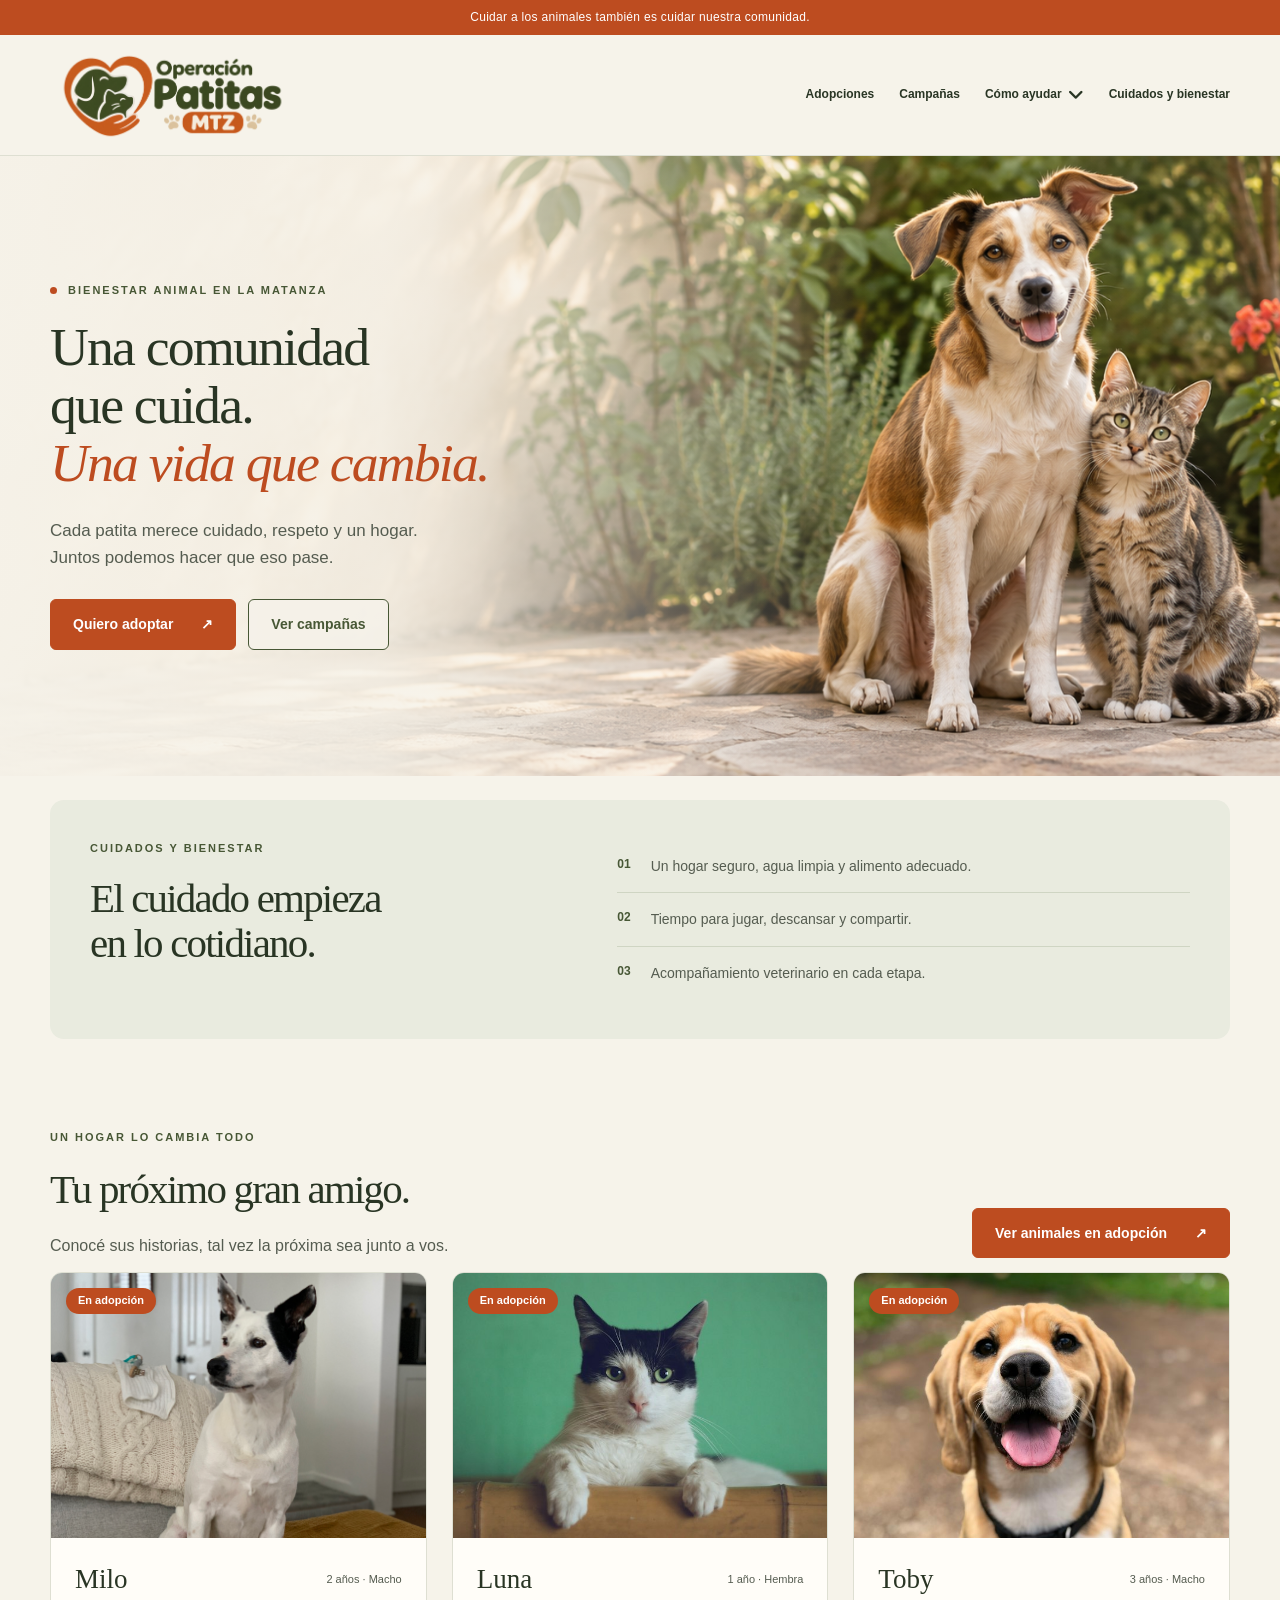
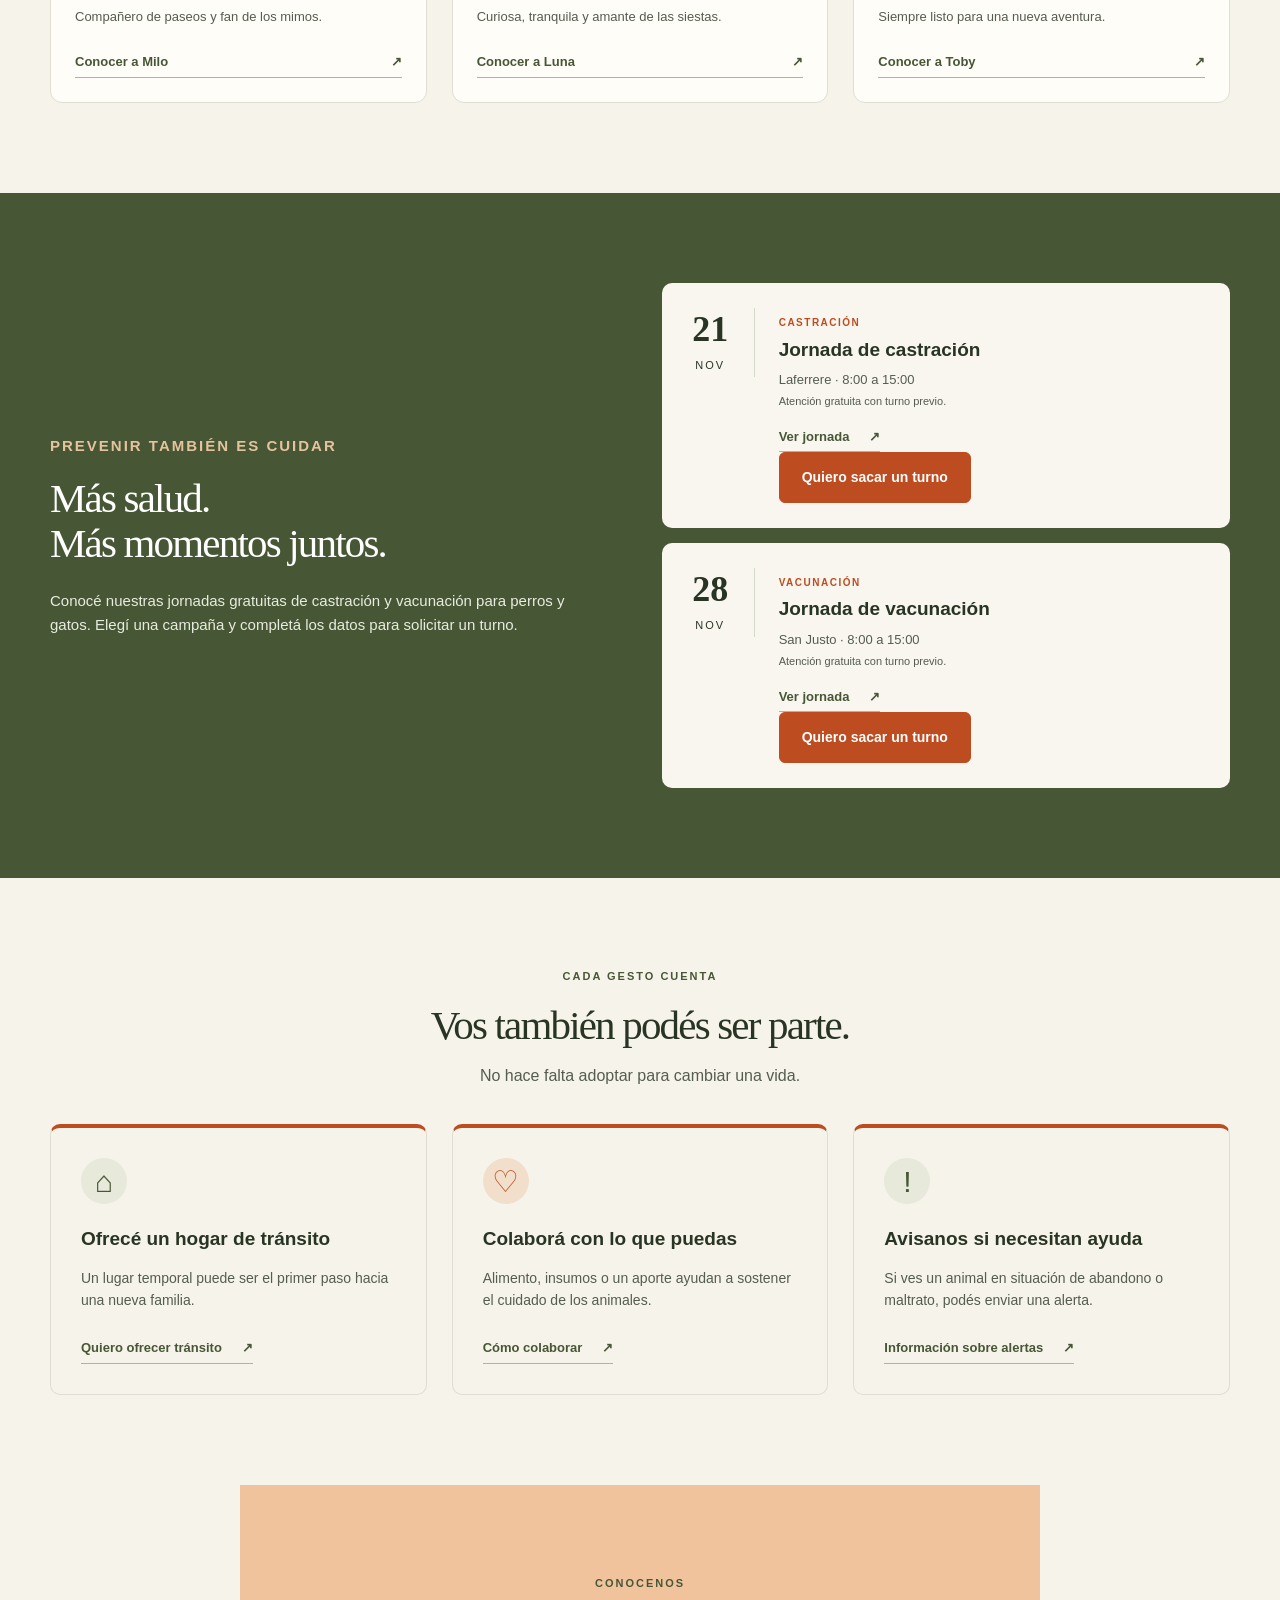
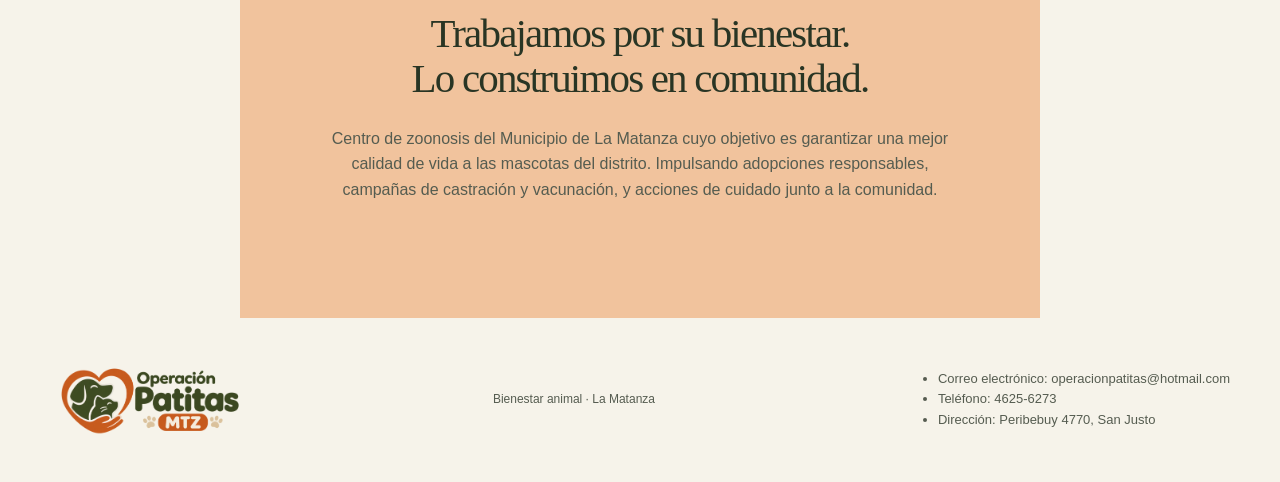
==== commit 32e0c9f9: "Actualiza adopciones, campañas y formularios" ====
--- a/index.html
+++ b/index.html
@@ -1,5 +1,6 @@
 <!DOCTYPE html>
 <html lang="es">
+
 <head>
   <meta charset="UTF-8">
   <meta name="viewport" content="width=device-width, initial-scale=1.0">
@@ -7,6 +8,7 @@
   <title>Operación Patitas · Bienestar animal</title>
   <link rel="stylesheet" href="https://cdnjs.cloudflare.com/ajax/libs/font-awesome/6.5.1/css/all.min.css">
   <link rel="stylesheet" href="css/estilos.css">
+  <link rel="stylesheet" href="css/turnos.css">
 </head>
 
 <body>
@@ -33,55 +35,51 @@
             <a href="./pages/donaciones.html">Donaciones</a>
           </div>
         </details>
-        <a href="../index.html#cuidados">Cuidados y bienestar</a>
+        <a href="/pages/cuidados.html">Cuidados y bienestar</a>
       </nav>
     </div>
   </header>
 
   <main id="contenido">
 
-<section id="inicio" class="portada">
-
-  <img
-    class="portada-imagen"
-    src="./img/Perro y gato en jardín luminoso.png"
-    alt="Un perro mestizo y un gato juntos en un patio"
-    fetchpriority="high"
-  >
-
-  <div class="contenedor portada-contenido">
-    <div class="portada-texto">
-
-      <p class="etiqueta">
-        <span class="puntito" aria-hidden="true"></span>
-        BIENESTAR ANIMAL EN LA MATANZA
-      </p>
-
-      <h1>
-        Una comunidad<br>
-        que cuida.<br>
-        <em>Una vida que cambia.</em>
-      </h1>
-
-      <p class="bajada">
-        Cada patita merece cuidado, respeto y un hogar.
-        Juntos podemos hacer que eso pase.
-      </p>
-
-      <div class="acciones">
-        <a class="boton" href="#adopciones">
-          Quiero adoptar
-          <span aria-hidden="true">↗</span>
-        </a>
-
-        <a class="boton secundario" href="#campanas">
-          Ver campañas
-        </a>
-      </div>
-
-    </div>
-  </div>
-</section>
+    <section id="inicio" class="portada">
+
+      <img class="portada-imagen" src="./img/Perro y gato en jardín luminoso.png"
+        alt="Un perro mestizo y un gato juntos en un patio" fetchpriority="high">
+
+      <div class="contenedor portada-contenido">
+        <div class="portada-texto">
+
+          <p class="etiqueta">
+            <span class="puntito" aria-hidden="true"></span>
+            BIENESTAR ANIMAL EN LA MATANZA
+          </p>
+
+          <h1>
+            Una comunidad<br>
+            que cuida.<br>
+            <em>Una vida que cambia.</em>
+          </h1>
+
+          <p class="bajada">
+            Cada patita merece cuidado, respeto y un hogar.
+            Juntos podemos hacer que eso pase.
+          </p>
+
+          <div class="acciones">
+            <a class="boton" href="./pages/adopciones.html">
+              Quiero adoptar
+              <span aria-hidden="true">↗</span>
+            </a>
+
+            <a class="boton secundario" href="./pages/turnos.html">
+              Ver campañas
+            </a>
+          </div>
+
+        </div>
+      </div>
+    </section>
 
     <!-- CUIDADOS -->
     <section id="cuidados" class="contenedor cuidados">
@@ -117,15 +115,15 @@
         <div>
           <p class="etiqueta">UN HOGAR LO CAMBIA TODO</p>
           <h2>Tu próximo gran amigo.</h2>
-          <p>      
-             Conocé sus historias, tal vez la próxima sea junto a vos.</p>
+          <p>
+            Conocé sus historias, tal vez la próxima sea junto a vos.</p>
         </div>
 
 
         <p>
-         <button class="boton">
+          <a class="boton" href="./pages/adopciones.html">
             Ver animales en adopción<span aria-hidden="true">↗</span>
-         </button>
+          </a>
         </p>
       </div>
 
@@ -134,11 +132,7 @@
         <!-- MILO -->
         <article class="animal">
           <div class="animal-foto">
-            <img
-              src="./img/perro-mestizo.jpg"
-              alt="Milo, perro mestizo de pelaje blanco y negro"
-              loading="lazy"
-            >
+            <img src="./img/perro-mestizo.jpg" alt="Milo, perro mestizo de pelaje blanco y negro" loading="lazy">
 
             <span class="chip">En adopción</span>
           </div>
@@ -171,11 +165,7 @@
         <!-- LUNA -->
         <article class="animal">
           <div class="animal-foto">
-            <img
-              src="./img/gato.jpg"
-              alt="Luna, gata de ojos verdes"
-              loading="lazy"
-            >
+            <img src="./img/gato.jpg" alt="Luna, gata de ojos verdes" loading="lazy">
 
             <span class="chip">En adopción</span>
           </div>
@@ -208,11 +198,7 @@
         <!-- TOBY -->
         <article class="animal">
           <div class="animal-foto">
-            <img
-              src="./img/perro2.jpg"
-              alt="Toby, perro de pelaje marrón y blanco"
-              loading="lazy"
-            >
+            <img src="./img/perro2.jpg" alt="Toby, perro de pelaje marrón y blanco" loading="lazy">
 
             <span class="chip">En adopción</span>
           </div>
@@ -248,6 +234,7 @@
     <!-- CAMPAÑAS -->
     <section id="campanas" class="campanas seccion">
       <div class="contenedor campanas-grilla">
+
         <div>
           <p class="etiqueta">PREVENIR TAMBIÉN ES CUIDAR</p>
 
@@ -257,15 +244,17 @@
           </h2>
 
           <p>
-            Consultá las jornadas gratuitas de castración y
-            vacunación. Conocé la fecha, el lugar y la modalidad
-            de atención.
+            Conocé nuestras jornadas gratuitas de castración
+            y vacunación para perros y gatos.
+            Elegí una campaña y completá los datos para solicitar un turno.
           </p>
-
         </div>
 
         <div class="agenda">
+
+          <!-- CASTRACIÓN -->
           <article class="jornada">
+
             <div class="fecha">
               <strong>21</strong>
               <span>NOV</span>
@@ -273,10 +262,11 @@
 
             <div>
               <span class="tipo">CASTRACIÓN</span>
+
               <h3>Jornada de castración</h3>
 
-              <p>Laferrere · 9 a 13 h</p>
-              <small>Con turno previo </small>
+              <p>Laferrere · 8:00 a 15:00</p>
+              <small>Atención gratuita con turno previo.</small>
 
               <details class="detalle-fijo">
                 <summary class="enlace">
@@ -285,17 +275,26 @@
                 </summary>
 
                 <p class="detalle-texto">
-                  21 de noviembre de 2026, de 9 a 13 h, en Laferrere.
-                  Sede y dirección pendientes de definir.
-                  Atención gratuita con turno previo.
-                  La ficha final incluirá requisitos e indicaciones
-                  del equipo veterinario antes de solicitar el turno.
+                  21 de noviembre de 2026, de 8:00 a 15:00.
+                  Jornada de castración para perros y gatos.
+                  <br>
+                  Dirección: Juan Manuel de rosas 11.367, Gregorio de Laferrere. <br>
+                  Las indicaciones de preparación serán informadas
+                  por el equipo veterinario a traves de WhatsApp.
                 </p>
               </details>
-            </div>
+
+              <a class="boton" href="#popup-turno">
+                Quiero sacar un turno
+              </a>
+
+            </div>
+
           </article>
 
+          <!-- VACUNACIÓN -->
           <article class="jornada">
+
             <div class="fecha">
               <strong>28</strong>
               <span>NOV</span>
@@ -303,10 +302,11 @@
 
             <div>
               <span class="tipo">VACUNACIÓN</span>
+
               <h3>Jornada de vacunación</h3>
 
-              <p>San Justo · 9 a 13 h</p>
-              <small>Por orden de llegada</small>
+              <p>San Justo · 8:00 a 15:00</p>
+              <small>Atención gratuita con turno previo.</small>
 
               <details class="detalle-fijo">
                 <summary class="enlace">
@@ -315,19 +315,105 @@
                 </summary>
 
                 <p class="detalle-texto">
-                  28 de noviembre de 2026, de 9 a 13 h, en San Justo.
-                  Sede y dirección pendientes de definir.
-                  Atención gratuita por orden de llegada.
-                  La ficha final indicará las vacunas disponibles
-                  y los requisitos de participación.
+                  28 de noviembre de 2026, de 8:00 a 15:00.
+                  Jornada de vacunación para perros y gatos.
+                  <br>
+                  Dirección: Almafuerte 1345, San Justo. <br>
+                  Las vacunas disponibles para aplicar seran: quintuple, sextuple, antirrábica y triple felina.
+
                 </p>
               </details>
-            </div>
+
+              <a class="boton" href="#popup-turno">
+                Quiero sacar un turno
+              </a>
+            </div>
+
           </article>
+
         </div>
       </div>
+      <!-- POPUP PARA SOLICITAR TURNO -->
+      <section id="popup-turno" class="popup-turno" role="dialog" aria-modal="true" aria-labelledby="titulo-turno">
+        <div class="popup-turno-contenido">
+
+          <a href="#campanas" class="cerrar-popup" aria-label="Cerrar">
+            ×
+          </a>
+
+          <p class="etiqueta">CAMPAÑAS GRATUITAS</p>
+          <h2 id="titulo-turno">Solicitá un turno.</h2>
+          <p>Atención de 8:00 a 15:00. Completá todos los campos.</p>
+
+          <form class="form-popup" method="post">
+
+            <label for="turno-campana">Campaña</label>
+            <select id="turno-campana" name="campana" required>
+              <option value="">Seleccioná una campaña</option>
+              <option value="castracion">
+                Castración · 21/11/2026 · Laferrere
+              </option>
+              <option value="vacunacion">
+                Vacunación · 28/11/2026 · San Justo
+              </option>
+            </select>
+
+            <label for="turno-nombre">Nombre</label>
+            <input id="turno-nombre" name="nombre" type="text" autocomplete="given-name" required>
+
+            <label for="turno-apellido">Apellido</label>
+            <input id="turno-apellido" name="apellido" type="text" autocomplete="family-name" required>
+
+            <label for="turno-telefono">Teléfono o WhatsApp</label>
+            <input id="turno-telefono" name="telefono" type="tel" autocomplete="tel" required>
+
+            <label for="turno-especie">Animal</label>
+            <select id="turno-especie" name="especie" required>
+              <option value="">Seleccioná una opción</option>
+              <option value="perro">Perro</option>
+              <option value="gato">Gato</option>
+            </select>
+
+            <label for="turno-animal">Nombre del animal</label>
+            <input id="turno-animal" name="nombre_animal" type="text" required>
+
+            <label for="turno-edad">Edad aproximada</label>
+            <input id="turno-edad" name="edad" type="text" placeholder="Ej. 6 meses o 3 años" required>
+
+            <label for="turno-horario">Horario</label>
+            <select id="turno-horario" name="horario" required>
+              <option value="">Seleccioná un horario</option>
+              <option>08:00</option>
+              <option>08:30</option>
+              <option>09:00</option>
+              <option>09:30</option>
+              <option>10:00</option>
+              <option>10:30</option>
+              <option>11:00</option>
+              <option>11:30</option>
+              <option>12:00</option>
+              <option>12:30</option>
+              <option>13:00</option>
+              <option>13:30</option>
+              <option>14:00</option>
+              <option>14:30</option>
+            </select>
+
+            <p class="popup-aclaracion">
+              Antes de la castración, seguí las indicaciones de ayuno de comida y agua que te dé el equipo veterinario e
+              informá si tu animal tiene alguna enfermedad o toma medicación.
+              Llevá a los perros con collar y correa, y a los gatos en una transportadora segura. Prepará una manta para
+              después de la cirugía y organizá su traslado de regreso a casa.
+            </p>
+
+            <button class="boton" type="submit" disabled>
+              Solicitar turno
+            </button>
+
+          </form>
+        </div>
+      </section>
     </section>
-
     <!-- CÓMO AYUDAR -->
     <section id="ayudar" class="seccion contenedor">
       <div class="centrado">
@@ -425,7 +511,8 @@
       </h2>
 
       <p>
-       Centro de zoonosis del Municipio de La Matanza cuyo objetivo es garantizar una mejor calidad de vida a las mascotas del distrito.
+        Centro de zoonosis del Municipio de La Matanza cuyo objetivo es garantizar una mejor calidad de vida a las
+        mascotas del distrito.
         Impulsando adopciones responsables, campañas de castración
         y vacunación, y acciones de cuidado junto a la comunidad.
       </p>
@@ -437,28 +524,22 @@
 
   <!-- PIE DE PÁGINA -->
   <footer class="contenedor">
-    <a
-      class="marca"
-      href="#inicio"
-      aria-label="Operación Patitas MTZ, inicio"
-    >
-      <img
-        class="logo-marca"
-        src="./img/Corazón protector de Operación Patitas MTZ.png"
-        alt="Operación Patitas MTZ"
-      >
+    <a class="marca" href="#inicio" aria-label="Operación Patitas MTZ, inicio">
+      <img class="logo-marca" src="./img/Corazón protector de Operación Patitas MTZ.png" alt="Operación Patitas MTZ">
     </a>
 
     <p>Bienestar animal · La Matanza</p>
 
-    <div> <ul>
-      <li>Correo electrónico: zoonosislm@hotmail.com</li>
-      <li>Teléfono: 4625-6273</li>
-      <li>Dirección: Peribebuy 4770, San Justo</li>   
-
-    </ul>
+    <div>
+      <ul>
+        <li>Correo electrónico: operacionpatitas@hotmail.com</li>
+        <li>Teléfono: 4625-6273</li>
+        <li>Dirección: Peribebuy 4770, San Justo</li>
+
+      </ul>
 
     </div>
   </footer>
 </body>
+
 </html>
--- a/css/estilos.css
+++ b/css/estilos.css
@@ -149,6 +149,7 @@
   padding-top: 55px;
   padding-bottom: 58px;
 }
+
 /* PORTADA DE ANCHO COMPLETO */
 .portada {
   position: relative;
@@ -177,13 +178,11 @@
   inset: 0;
   z-index: -1;
 
-  background: linear-gradient(
-    90deg,
-    rgba(246, 243, 234, 0.96) 0%,
-    rgba(246, 243, 234, 0.86) 30%,
-    rgba(246, 243, 234, 0.38) 51%,
-    transparent 69%
-  );
+  background: linear-gradient(90deg,
+      rgba(246, 243, 234, 0.96) 0%,
+      rgba(246, 243, 234, 0.86) 30%,
+      rgba(246, 243, 234, 0.38) 51%,
+      transparent 69%);
 }
 
 /* Contenido sobre la imagen */
@@ -218,7 +217,7 @@
 }
 
 /* Separación con los accesos que siguen */
-.portada + .accesos {
+.portada+.accesos {
   margin-top: 30px;
 }
 
@@ -286,7 +285,7 @@
   height: 500px;
 }
 
-.hero-foto > img {
+.hero-foto>img {
   height: 100%;
   border-radius: 150px 150px 16px 16px;
   object-position: 50% 46%;
@@ -377,7 +376,7 @@
   font-size: 11px;
 }
 
-.accesos a > span:last-child {
+.accesos a>span:last-child {
   margin-left: auto;
   font-size: 22px;
 }
@@ -390,11 +389,12 @@
   gap: 2em;
   margin-bottom: 14px;
 }
-.titulo-fila h2{
+
+.titulo-fila h2 {
   margin: 0.5em 0;
 }
 
-.titulo-fila > p {
+.titulo-fila>p {
   font-size: 14px;
 }
 
@@ -455,7 +455,7 @@
   font-weight: 400;
 }
 
-.nombre-fila > span {
+.nombre-fila>span {
   color: var(--texto);
   font-size: 11px;
 }
@@ -580,7 +580,7 @@
   text-align: center;
 }
 
-.centrado > p:last-child {
+.centrado>p:last-child {
   margin-top: 15px;
 }
 
@@ -653,7 +653,7 @@
   background: #f1c39d;
 }
 
-.nosotros > p:not(.etiqueta) {
+.nosotros>p:not(.etiqueta) {
   max-width: 650px;
   margin: 25px auto;
 }
@@ -663,7 +663,7 @@
   padding: 45px 0;
 }
 
-.contacto > .contenedor {
+.contacto>.contenedor {
   display: flex;
   justify-content: space-between;
   align-items: center;
@@ -685,7 +685,7 @@
   background: var(--naranja);
 }
 
-/* DETALLES NATIVOS DE HTML, SIN JAVASCRIPT */
+/* DETALLES NATIVOS DE HTML */
 .detalle-fijo {
   min-width: 0;
 }
@@ -705,7 +705,7 @@
 
 .detalle-fijo .detalle-texto {
   max-width: 520px;
-  margin: 14px 0 0;
+  margin: 14px 0;
   color: var(--texto);
   font-size: 13px;
   line-height: 1.7;
@@ -733,8 +733,9 @@
   color: var(--texto);
   font-size: 13px;
 }
+
 footer p,
-footer > a:last-child {
+footer>a:last-child {
   font-size: 12px;
 }
 
@@ -846,7 +847,8 @@
     height: 420px;
   }
 }
-  /* PANTALLAS MEDIANAS */
+
+/* PANTALLAS MEDIANAS */
 @media (max-width: 1050px) {
   .portada-texto {
     width: 56%;
@@ -920,7 +922,7 @@
     gap: 30px;
   }
 
-  .campanas-grilla > div:first-child {
+  .campanas-grilla>div:first-child {
     max-width: 520px;
   }
 
@@ -934,7 +936,7 @@
     padding: 30px;
   }
 
-  .contacto > .contenedor {
+  .contacto>.contenedor {
     flex-direction: column;
     align-items: flex-start;
   }
@@ -979,12 +981,10 @@
     bottom: 0;
     height: 310px;
 
-    background: linear-gradient(
-      180deg,
-      var(--beige),
-      rgba(246, 243, 234, 0.15) 25%,
-      transparent 45%
-    );
+    background: linear-gradient(180deg,
+        var(--beige),
+        rgba(246, 243, 234, 0.15) 25%,
+        transparent 45%);
   }
 
   .portada-contenido {
@@ -1024,7 +1024,7 @@
     align-items: flex-start;
   }
 
-  .titulo-fila > p br {
+  .titulo-fila>p br {
     display: none;
   }
 
@@ -1088,9 +1088,8 @@
   footer .logo-marca {
     width: 180px;
   }
-  footer li{
-
-  }
+
+  footer li {}
 }
 
 /* RESPETAR LA PREFERENCIA DE MOVIMIENTO REDUCIDO */
@@ -1107,276 +1106,1690 @@
 
 
 /* MENÚ DESPLEGABLE: CÓMO AYUDAR */
-.menu-ayudar { position: relative; }
+.menu-ayudar {
+  position: relative;
+}
+
 .menu-ayudar summary {
-  display: flex; align-items: center; gap: 6px; cursor: pointer;
-  list-style: none; white-space: nowrap;
-}
-.menu-ayudar summary::-webkit-details-marker { display: none; }
-.menu-ayudar summary:hover, .menu-ayudar[open] > summary { color: var(--naranja); }
-.menu-ayudar summary span { font-size: 18px; font-weight: 400; line-height: .8; transition: transform .2s; }
-.menu-ayudar[open] summary span { transform: rotate(180deg); }
+  display: flex;
+  align-items: center;
+  gap: 6px;
+  cursor: pointer;
+  list-style: none;
+  white-space: nowrap;
+}
+
+.menu-ayudar summary::-webkit-details-marker {
+  display: none;
+}
+
+.menu-ayudar summary:hover,
+.menu-ayudar[open]>summary {
+  color: var(--naranja);
+}
+
+.menu-ayudar summary span {
+  font-size: 18px;
+  font-weight: 400;
+  line-height: .8;
+  transition: transform .2s;
+}
+
+.menu-ayudar[open] summary span {
+  transform: rotate(180deg);
+}
+
 .menu-ayudar-opciones {
-  position: absolute; top: calc(100% + 12px); left: -18px; z-index: 20;
-  display: grid; min-width: 195px; padding: 10px;
-  background: #fffdf8; border: 1px solid var(--borde); border-radius: 10px;
-  box-shadow: 0 14px 30px rgba(41,53,36,.12);
-}
-.menu-ayudar-opciones a { padding: 10px 12px; border-radius: 6px; font-size: 13px; }
-.menu-ayudar-opciones a:hover, .menu-ayudar-opciones a[aria-current="page"] { background: #f4e4d6; color: var(--naranja); }
+  position: absolute;
+  top: calc(100% + 12px);
+  left: -18px;
+  z-index: 20;
+  display: grid;
+  min-width: 195px;
+  padding: 10px;
+  background: #fffdf8;
+  border: 1px solid var(--borde);
+  border-radius: 10px;
+  box-shadow: 0 14px 30px rgba(41, 53, 36, .12);
+}
+
+.menu-ayudar-opciones a {
+  padding: 10px 12px;
+  border-radius: 6px;
+  font-size: 13px;
+}
+
+.menu-ayudar-opciones a:hover,
+.menu-ayudar-opciones a[aria-current="page"] {
+  background: #f4e4d6;
+  color: var(--naranja);
+}
 
 /* VISTA ENVIAR UNA ALERTA */
-.pagina-alerta .alerta-hero { padding: 27px 0 65px; background: #efede4; }
-.pagina-alerta .migas { margin-bottom: 15px; color: #707467; font-size: 12px; }
-.pagina-alerta .migas span { margin: 0 7px; }
-.pagina-alerta .migas a:hover { color: var(--naranja); }
-.alerta-hero-grilla { display: grid; grid-template-columns: 1fr .88fr; gap: 80px; align-items: center; }
-.alerta-hero-texto { padding: 8px 0; }
-.alerta-hero-texto h1 { font-size: clamp(50px, 5.2vw, 78px); }
-.alerta-hero-texto h1 em { color: var(--naranja); }
-.alerta-hero-texto .bajada { max-width: 505px; margin: 27px 0 30px; font-size: 17px; line-height: 1.8; }
-.alerta-hero-visual { position: relative; min-height: 480px; }
+.pagina-alerta .alerta-hero {
+  padding: 27px 0 65px;
+  background: #efede4;
+}
+
+.pagina-alerta .migas {
+  margin-bottom: 15px;
+  color: #707467;
+  font-size: 12px;
+}
+
+.pagina-alerta .migas span {
+  margin: 0 7px;
+}
+
+.pagina-alerta .migas a:hover {
+  color: var(--naranja);
+}
+
+.alerta-hero-grilla {
+  display: grid;
+  grid-template-columns: 1fr .88fr;
+  gap: 80px;
+  align-items: center;
+}
+
+.alerta-hero-texto {
+  padding: 8px 0;
+}
+
+.alerta-hero-texto h1 {
+  font-size: clamp(50px, 5.2vw, 78px);
+}
+
+.alerta-hero-texto h1 em {
+  color: var(--naranja);
+}
+
+.alerta-hero-texto .bajada {
+  max-width: 505px;
+  margin: 27px 0 30px;
+  font-size: 17px;
+  line-height: 1.8;
+}
+
+.alerta-hero-visual {
+  position: relative;
+  min-height: 480px;
+}
+
 .alerta-hero-visual img {
-  width: 100%; height: 475px; object-fit: cover; object-position: 50% 42%;
+  width: 100%;
+  height: 475px;
+  object-fit: cover;
+  object-position: 50% 42%;
   border-radius: 10px;
 }
+
 .alerta-imagen-nota {
-  position: absolute; left: -40px; bottom: 25px; max-width: 265px;
-  padding: 17px 22px; border: 1px solid var(--borde); border-radius: 9px;
-  background: #fffdf8; color: var(--oscuro); box-shadow: 0 10px 25px rgba(41,53,36,.08);
-  font-size: 13px; font-weight: 600; line-height: 1.5;
-}
-.alerta-imagen-nota span { margin-right: 5px; color: var(--naranja); font-size: 20px; }
-.pasos-alerta { display: grid; grid-template-columns: .8fr 1.6fr; gap: 80px; }
-.pasos-titulo > p:last-child { max-width: 340px; margin-top: 20px; font-size: 14px; }
-.pasos-grilla { display: grid; grid-template-columns: repeat(3, 1fr); gap: 15px; }
-.pasos-grilla article { padding: 23px 17px; border: 1px solid var(--borde); border-top: 3px solid var(--naranja); border-radius: 9px; }
-.paso-numero { display: block; margin-bottom: 21px; color: var(--naranja); font: 28px Georgia, serif; }
-.pasos-grilla h3 { margin-bottom: 12px; font-size: 17px; }
-.pasos-grilla p { font-size: 13px; line-height: 1.75; }
-.alerta-formulario-zona { padding: 30px 0 100px; background: #e8eadf; }
-.alerta-formulario-grilla { display: grid; grid-template-columns: .82fr 1.2fr; gap: 85px; align-items: start; }
-.alerta-informacion { padding-top: 25px; }
-.alerta-informacion h2 { margin-bottom: 23px; }
-.alerta-informacion > p:not(.etiqueta) { max-width: 390px; font-size: 15px; }
-.alerta-recomendacion { display: flex; gap: 16px; margin-top: 37px; padding: 23px; border-radius: 10px; background: #d8decb; }
-.alerta-recomendacion > span { display: grid; place-items: center; flex-shrink: 0; width: 34px; height: 34px; border: 1px solid var(--oliva); border-radius: 50%; color: var(--oliva); font-weight: 700; }
-.alerta-recomendacion strong { font-size: 14px; }
-.alerta-recomendacion p { margin-top: 7px; font-size: 13px; }
-.alerta-contacto-extra { display: flex; gap: 12px; margin-top: 35px; }
-.alerta-contacto-extra > span { color: var(--naranja); font-size: 21px; }
-.alerta-contacto-extra p { font-size: 13px; }
-.alerta-contacto-extra a { color: var(--naranja); font-weight: bold; text-decoration: underline; text-underline-offset: 3px; }
-.alerta-formulario-tarjeta { padding: 43px 46px; border: 1px solid var(--borde); border-radius: 16px; background: #fffdf8; box-shadow: 0 15px 30px rgba(41,53,36,.05); scroll-margin-top: 20px; }
-.alerta-formulario-tarjeta h2 { margin-bottom: 15px; font-size: 40px; }
-.alerta-subtitulo { max-width: 510px; margin-bottom: 26px; font-size: 13px; }
-.alerta-formulario-tarjeta fieldset { min-width: 0; margin: 0; padding: 25px 0; border: 0; border-top: 1px solid var(--borde); }
-.alerta-formulario-tarjeta legend { float: left; width: 100%; margin-bottom: 19px; color: var(--oscuro); font-size: 17px; font-weight: 700; }
-.alerta-formulario-tarjeta legend + * { clear: both; }
-.campo-alerta { margin-bottom: 16px; }
-.campo-alerta:last-child { margin-bottom: 0; }
-.campo-alerta label { display: block; margin-bottom: 7px; color: var(--oscuro); font-size: 13px; font-weight: 700; }
-.campo-alerta label > span:not(.opcional) { color: var(--naranja); }
-.campo-alerta .opcional { color: #81877b; font-size: 11px; font-weight: 400; }
-.campo-alerta input, .campo-alerta select, .campo-alerta textarea {
-  display: block; width: 100%; min-height: 47px; padding: 12px 14px;
-  border: 1px solid #cdd0c4; border-radius: 6px; background: #fff;
-  color: var(--oscuro); font: inherit; font-size: 14px;
-}
-.campo-alerta textarea { resize: vertical; min-height: 115px; }
-.campo-alerta input[type="file"] { padding: 10px; font-size: 12px; }
-.campo-alerta small { display: block; margin-top: 6px; color: #6f756c; font-size: 11px; line-height: 1.5; }
-.campos-dos { display: grid; grid-template-columns: 1fr 1fr; gap: 14px; }
-.alerta-aviso-demo { margin: 10px 0 22px; padding: 13px 15px; border-left: 3px solid var(--naranja); background: #f8f0e6; font-size: 12px; }
-.boton-enviar-alerta { width: 100%; cursor: pointer; font-family: inherit; }
-.alerta-error { margin-top: 12px; color: #a32e18; font-size: 13px; }
-.alerta-confirmacion { padding: 25px 4px; }
-.alerta-confirmacion-icono { display: grid; place-items: center; width: 62px; height: 62px; margin-bottom: 24px; border-radius: 50%; background: #e4e9d9; color: var(--oliva); font-size: 34px; }
-.alerta-confirmacion p:not(.etiqueta) { margin-bottom: 20px; }
-.alerta-confirmacion .boton { margin: 13px 0 25px; cursor: pointer; }
-.alerta-confirmacion .enlace { display: flex; width: fit-content; }
+  position: absolute;
+  left: -40px;
+  bottom: 25px;
+  max-width: 265px;
+  padding: 17px 22px;
+  border: 1px solid var(--borde);
+  border-radius: 9px;
+  background: #fffdf8;
+  color: var(--oscuro);
+  box-shadow: 0 10px 25px rgba(41, 53, 36, .08);
+  font-size: 13px;
+  font-weight: 600;
+  line-height: 1.5;
+}
+
+.alerta-imagen-nota span {
+  margin-right: 5px;
+  color: var(--naranja);
+  font-size: 20px;
+}
+
+.pasos-alerta {
+  display: grid;
+  grid-template-columns: .8fr 1.6fr;
+  gap: 80px;
+}
+
+.pasos-titulo>p:last-child {
+  max-width: 340px;
+  margin-top: 20px;
+  font-size: 14px;
+}
+
+.pasos-grilla {
+  display: grid;
+  grid-template-columns: repeat(3, 1fr);
+  gap: 15px;
+}
+
+.pasos-grilla article {
+  padding: 23px 17px;
+  border: 1px solid var(--borde);
+  border-top: 3px solid var(--naranja);
+  border-radius: 9px;
+}
+
+.paso-numero {
+  display: block;
+  margin-bottom: 21px;
+  color: var(--naranja);
+  font: 28px Georgia, serif;
+}
+
+.pasos-grilla h3 {
+  margin-bottom: 12px;
+  font-size: 17px;
+}
+
+.pasos-grilla p {
+  font-size: 13px;
+  line-height: 1.75;
+}
+
+.alerta-formulario-zona {
+  padding: 30px 0 100px;
+  background: #e8eadf;
+}
+
+.alerta-formulario-grilla {
+  display: grid;
+  grid-template-columns: .82fr 1.2fr;
+  gap: 85px;
+  align-items: start;
+}
+
+.alerta-informacion {
+  padding-top: 25px;
+}
+
+.alerta-informacion h2 {
+  margin-bottom: 23px;
+}
+
+.alerta-informacion>p:not(.etiqueta) {
+  max-width: 390px;
+  font-size: 15px;
+}
+
+.alerta-recomendacion {
+  display: flex;
+  gap: 16px;
+  margin-top: 37px;
+  padding: 23px;
+  border-radius: 10px;
+  background: #d8decb;
+}
+
+.alerta-recomendacion>span {
+  display: grid;
+  place-items: center;
+  flex-shrink: 0;
+  width: 34px;
+  height: 34px;
+  border: 1px solid var(--oliva);
+  border-radius: 50%;
+  color: var(--oliva);
+  font-weight: 700;
+}
+
+.alerta-recomendacion strong {
+  font-size: 14px;
+}
+
+.alerta-recomendacion p {
+  margin-top: 7px;
+  font-size: 13px;
+}
+
+.alerta-contacto-extra {
+  display: flex;
+  gap: 12px;
+  margin-top: 35px;
+}
+
+.alerta-contacto-extra>span {
+  color: var(--naranja);
+  font-size: 21px;
+}
+
+.alerta-contacto-extra p {
+  font-size: 13px;
+}
+
+.alerta-contacto-extra a {
+  color: var(--naranja);
+  font-weight: bold;
+  text-decoration: underline;
+  text-underline-offset: 3px;
+}
+
+.alerta-formulario-tarjeta {
+  padding: 43px 46px;
+  border: 1px solid var(--borde);
+  border-radius: 16px;
+  background: #fffdf8;
+  box-shadow: 0 15px 30px rgba(41, 53, 36, .05);
+  scroll-margin-top: 20px;
+}
+
+.alerta-formulario-tarjeta h2 {
+  margin-bottom: 15px;
+  font-size: 40px;
+}
+
+.alerta-subtitulo {
+  max-width: 510px;
+  margin-bottom: 26px;
+  font-size: 13px;
+}
+
+.alerta-formulario-tarjeta fieldset {
+  min-width: 0;
+  margin: 0;
+  padding: 25px 0;
+  border: 0;
+  border-top: 1px solid var(--borde);
+}
+
+.alerta-formulario-tarjeta legend {
+  float: left;
+  width: 100%;
+  margin-bottom: 19px;
+  color: var(--oscuro);
+  font-size: 17px;
+  font-weight: 700;
+}
+
+.alerta-formulario-tarjeta legend+* {
+  clear: both;
+}
+
+.campo-alerta {
+  margin-bottom: 16px;
+}
+
+.campo-alerta:last-child {
+  margin-bottom: 0;
+}
+
+.campo-alerta label {
+  display: block;
+  margin-bottom: 7px;
+  color: var(--oscuro);
+  font-size: 13px;
+  font-weight: 700;
+}
+
+.campo-alerta label>span:not(.opcional) {
+  color: var(--naranja);
+}
+
+.campo-alerta .opcional {
+  color: #81877b;
+  font-size: 11px;
+  font-weight: 400;
+}
+
+.campo-alerta input,
+.campo-alerta select,
+.campo-alerta textarea {
+  display: block;
+  width: 100%;
+  min-height: 47px;
+  padding: 12px 14px;
+  border: 1px solid #cdd0c4;
+  border-radius: 6px;
+  background: #fff;
+  color: var(--oscuro);
+  font: inherit;
+  font-size: 14px;
+}
+
+.campo-alerta textarea {
+  resize: vertical;
+  min-height: 115px;
+}
+
+.campo-alerta input[type="file"] {
+  padding: 10px;
+  font-size: 12px;
+}
+
+.campo-alerta small {
+  display: block;
+  margin-top: 6px;
+  color: #6f756c;
+  font-size: 11px;
+  line-height: 1.5;
+}
+
+.campos-dos {
+  display: grid;
+  grid-template-columns: 1fr 1fr;
+  gap: 14px;
+}
+
+.alerta-aviso-demo {
+  margin: 10px 0 22px;
+  padding: 13px 15px;
+  border-left: 3px solid var(--naranja);
+  background: #f8f0e6;
+  font-size: 12px;
+}
+
+.boton-enviar-alerta {
+  width: 100%;
+  cursor: pointer;
+  font-family: inherit;
+}
+
+.alerta-error {
+  margin-top: 12px;
+  color: #a32e18;
+  font-size: 13px;
+}
+
+.alerta-confirmacion {
+  padding: 25px 4px;
+}
+
+.alerta-confirmacion-icono {
+  display: grid;
+  place-items: center;
+  width: 62px;
+  height: 62px;
+  margin-bottom: 24px;
+  border-radius: 50%;
+  background: #e4e9d9;
+  color: var(--oliva);
+  font-size: 34px;
+}
+
+.alerta-confirmacion p:not(.etiqueta) {
+  margin-bottom: 20px;
+}
+
+.alerta-confirmacion .boton {
+  margin: 13px 0 25px;
+  cursor: pointer;
+}
+
+.alerta-confirmacion .enlace {
+  display: flex;
+  width: fit-content;
+}
 
 
 /* El atributo hidden siempre debe ocultar los paneles, incluso si se aplican estilos de presentación. */
-.pagina-alerta [hidden] { display: none !important; }
+.pagina-alerta [hidden] {
+  display: none !important;
+}
 
 
 @media (max-width: 1050px) {
-  .alerta-hero-grilla { gap: 40px; }
-  .pasos-alerta, .alerta-formulario-grilla { gap: 35px; }
-  .alerta-formulario-tarjeta { padding: 30px; }
-  .pasos-grilla { grid-template-columns: 1fr; }
-  .pasos-grilla article { padding: 16px 18px; }
-  .paso-numero { margin-bottom: 7px; }
-}
+  .alerta-hero-grilla {
+    gap: 40px;
+  }
+
+  .pasos-alerta,
+  .alerta-formulario-grilla {
+    gap: 35px;
+  }
+
+  .alerta-formulario-tarjeta {
+    padding: 30px;
+  }
+
+  .pasos-grilla {
+    grid-template-columns: 1fr;
+  }
+
+  .pasos-grilla article {
+    padding: 16px 18px;
+  }
+
+  .paso-numero {
+    margin-bottom: 7px;
+  }
+}
+
 @media (max-width: 800px) {
-  .alerta-hero-grilla { grid-template-columns: 1fr 1fr; gap: 25px; }
-  .alerta-hero-visual, .alerta-hero-visual img { min-height: 360px; height: 360px; }
-  .alerta-imagen-nota { left: -22px; bottom: 15px; max-width: 220px; font-size: 12px; }
-  .pasos-alerta { grid-template-columns: 1fr; }
-  .pasos-grilla { grid-template-columns: repeat(3, 1fr); }
-  .alerta-formulario-grilla { grid-template-columns: 1fr; }
-  .alerta-informacion { padding: 0; }
-  .alerta-informacion > p:not(.etiqueta) { max-width: 650px; }
-}
+  .alerta-hero-grilla {
+    grid-template-columns: 1fr 1fr;
+    gap: 25px;
+  }
+
+  .alerta-hero-visual,
+  .alerta-hero-visual img {
+    min-height: 360px;
+    height: 360px;
+  }
+
+  .alerta-imagen-nota {
+    left: -22px;
+    bottom: 15px;
+    max-width: 220px;
+    font-size: 12px;
+  }
+
+  .pasos-alerta {
+    grid-template-columns: 1fr;
+  }
+
+  .pasos-grilla {
+    grid-template-columns: repeat(3, 1fr);
+  }
+
+  .alerta-formulario-grilla {
+    grid-template-columns: 1fr;
+  }
+
+  .alerta-informacion {
+    padding: 0;
+  }
+
+  .alerta-informacion>p:not(.etiqueta) {
+    max-width: 650px;
+  }
+}
+
 @media (max-width: 560px) {
-  .menu-ayudar-opciones { position: absolute; right: 0; left: auto; min-width: 185px; }
-  .pagina-alerta .alerta-hero { padding: 20px 0 55px; }
-  .pagina-alerta .migas { margin-bottom: 25px; }
-  .alerta-hero-grilla { grid-template-columns: 1fr; }
-  .alerta-hero-texto h1 { font-size: 51px; }
-  .alerta-hero-texto .bajada { font-size: 15px; }
-  .alerta-hero-visual { margin-top: 20px; }
-  .alerta-hero-visual, .alerta-hero-visual img { height: 315px; min-height: 315px; }
-  .alerta-hero-visual img { border-radius: 150px 150px 12px 12px; }
-  .alerta-imagen-nota { left: 8px; bottom: -25px; }
-  .pasos-alerta { padding-top: 80px; }
-  .pasos-grilla { grid-template-columns: 1fr; }
-  .alerta-formulario-zona { padding: 58px 0 65px; }
-  .alerta-formulario-tarjeta { padding: 26px 20px; }
-  .alerta-formulario-tarjeta h2 { font-size: 32px; }
-  .campos-dos { grid-template-columns: 1fr; gap: 0; }
+  .menu-ayudar-opciones {
+    position: absolute;
+    right: 0;
+    left: auto;
+    min-width: 185px;
+  }
+
+  .pagina-alerta .alerta-hero {
+    padding: 20px 0 55px;
+  }
+
+  .pagina-alerta .migas {
+    margin-bottom: 25px;
+  }
+
+  .alerta-hero-grilla {
+    grid-template-columns: 1fr;
+  }
+
+  .alerta-hero-texto h1 {
+    font-size: 51px;
+  }
+
+  .alerta-hero-texto .bajada {
+    font-size: 15px;
+  }
+
+  .alerta-hero-visual {
+    margin-top: 20px;
+  }
+
+  .alerta-hero-visual,
+  .alerta-hero-visual img {
+    height: 315px;
+    min-height: 315px;
+  }
+
+  .alerta-hero-visual img {
+    border-radius: 150px 150px 12px 12px;
+  }
+
+  .alerta-imagen-nota {
+    left: 8px;
+    bottom: -25px;
+  }
+
+  .pasos-alerta {
+    padding-top: 80px;
+  }
+
+  .pasos-grilla {
+    grid-template-columns: 1fr;
+  }
+
+  .alerta-formulario-zona {
+    padding: 58px 0 65px;
+  }
+
+  .alerta-formulario-tarjeta {
+    padding: 26px 20px;
+  }
+
+  .alerta-formulario-tarjeta h2 {
+    font-size: 32px;
+  }
+
+  .campos-dos {
+    grid-template-columns: 1fr;
+    gap: 0;
+  }
 }
 
 
 /* HOGAR DE TRÁNSITO: conserva la grilla, tipografías y colores de Alertas */
-.pagina-transito .alerta-hero-visual img { object-position: 50% 38%; }
-.pagina-transito .alerta-hero-texto h1 { font-size: clamp(45px, 4.45vw, 68px); }
-.transito-llamado { border-top: 1px solid var(--borde); background: #eceee4; padding: 46px 0; }
-.transito-llamado-interior { display: flex; align-items: center; justify-content: space-between; gap: 34px; }
-.transito-llamado-interior > div { max-width: 680px; }
-.transito-llamado h2 { margin-bottom: 14px; font-size: clamp(28px, 3vw, 39px); }
-.transito-llamado p:not(.etiqueta) { font-size: 14px; }
-.transito-llamado .boton { flex-shrink: 0; }
-.transito-ayuda-lateral { margin-top: 30px; padding-top: 25px; border-top: 1px solid #bdc6b0; }
-.transito-ayuda-lateral h3 { margin-bottom: 8px; font-size: 18px; }
-.transito-ayuda-lateral p { max-width: 390px; font-size: 13px; }
-.transito-acuerdo { display: flex; align-items: flex-start; gap: 12px; margin: 25px 0 17px; }
-.transito-acuerdo input { flex-shrink: 0; width: 19px; height: 19px; margin: 2px 0 0; accent-color: var(--oliva); cursor: pointer; }
-.transito-acuerdo label { color: var(--texto); font-size: 12px; line-height: 1.65; cursor: pointer; }
-.transito-acuerdo label span { color: var(--naranja); }
-.pagina-transito [hidden] { display: none !important; }
-.transito-modal-abierto { overflow: hidden; }
+.pagina-transito .alerta-hero-visual img {
+  object-position: 50% 38%;
+}
+
+.pagina-transito .alerta-hero-texto h1 {
+  font-size: clamp(45px, 4.45vw, 68px);
+}
+
+.transito-llamado {
+  border-top: 1px solid var(--borde);
+  background: #eceee4;
+  padding: 46px 0;
+}
+
+.transito-llamado-interior {
+  display: flex;
+  align-items: center;
+  justify-content: space-between;
+  gap: 34px;
+}
+
+.transito-llamado-interior>div {
+  max-width: 680px;
+}
+
+.transito-llamado h2 {
+  margin-bottom: 14px;
+  font-size: clamp(28px, 3vw, 39px);
+}
+
+.transito-llamado p:not(.etiqueta) {
+  font-size: 14px;
+}
+
+.transito-llamado .boton {
+  flex-shrink: 0;
+}
+
+.transito-ayuda-lateral {
+  margin-top: 30px;
+  padding-top: 25px;
+  border-top: 1px solid #bdc6b0;
+}
+
+.transito-ayuda-lateral h3 {
+  margin-bottom: 8px;
+  font-size: 18px;
+}
+
+.transito-ayuda-lateral p {
+  max-width: 390px;
+  font-size: 13px;
+}
+
+.transito-acuerdo {
+  display: flex;
+  align-items: flex-start;
+  gap: 12px;
+  margin: 25px 0 17px;
+}
+
+.transito-acuerdo input {
+  flex-shrink: 0;
+  width: 19px;
+  height: 19px;
+  margin: 2px 0 0;
+  accent-color: var(--oliva);
+  cursor: pointer;
+}
+
+.transito-acuerdo label {
+  color: var(--texto);
+  font-size: 12px;
+  line-height: 1.65;
+  cursor: pointer;
+}
+
+.transito-acuerdo label span {
+  color: var(--naranja);
+}
+
+.pagina-transito [hidden] {
+  display: none !important;
+}
+
+.transito-modal-abierto {
+  overflow: hidden;
+}
+
 .transito-modal-fondo {
-  position: fixed; inset: 0; z-index: 100;
-  display: flex; justify-content: center; align-items: center;
-  overflow-y: auto; padding: 24px;
+  position: fixed;
+  inset: 0;
+  z-index: 100;
+  display: flex;
+  justify-content: center;
+  align-items: center;
+  overflow-y: auto;
+  padding: 24px;
   background: rgba(21, 32, 17, .66);
 }
+
 .transito-modal {
-  position: relative; width: min(100%, 475px); max-height: calc(100vh - 48px); overflow-y: auto;
+  position: relative;
+  width: min(100%, 475px);
+  max-height: calc(100vh - 48px);
+  overflow-y: auto;
   padding: 42px 39px 35px;
-  border: 1px solid var(--borde); border-radius: 16px;
-  background: #fffdf8; box-shadow: 0 24px 70px rgba(15, 24, 11, .22);
+  border: 1px solid var(--borde);
+  border-radius: 16px;
+  background: #fffdf8;
+  box-shadow: 0 24px 70px rgba(15, 24, 11, .22);
   text-align: center;
 }
-.transito-modal .alerta-confirmacion-icono { margin: 0 auto 20px; }
-.transito-modal .etiqueta { margin-bottom: 12px; }
-.transito-modal h2 { margin-bottom: 17px; font-size: clamp(30px, 3.2vw, 38px); }
-.transito-modal p:not(.etiqueta) { margin-bottom: 18px; font-size: 14px; line-height: 1.75; }
-.transito-modal p.transito-aclaracion-demo { margin-bottom: 23px; padding: 10px 12px; border-radius: 7px; background: #f4f1e7; font-size: 12px; }
-.transito-modal .boton { display: flex; width: 100%; justify-content: center; cursor: pointer; font-family: inherit; }
-.transito-modal .enlace { display: inline-flex; margin-top: 18px; font-size: 13px; }
+
+.transito-modal .alerta-confirmacion-icono {
+  margin: 0 auto 20px;
+}
+
+.transito-modal .etiqueta {
+  margin-bottom: 12px;
+}
+
+.transito-modal h2 {
+  margin-bottom: 17px;
+  font-size: clamp(30px, 3.2vw, 38px);
+}
+
+.transito-modal p:not(.etiqueta) {
+  margin-bottom: 18px;
+  font-size: 14px;
+  line-height: 1.75;
+}
+
+.transito-modal p.transito-aclaracion-demo {
+  margin-bottom: 23px;
+  padding: 10px 12px;
+  border-radius: 7px;
+  background: #f4f1e7;
+  font-size: 12px;
+}
+
+.transito-modal .boton {
+  display: flex;
+  width: 100%;
+  justify-content: center;
+  cursor: pointer;
+  font-family: inherit;
+}
+
+.transito-modal .enlace {
+  display: inline-flex;
+  margin-top: 18px;
+  font-size: 13px;
+}
+
 .transito-modal-cerrar {
-  position: absolute; top: 9px; right: 12px;
-  display: grid; place-items: center; width: 38px; height: 38px;
-  border: 0; border-radius: 50%; background: transparent;
-  color: var(--texto); font-size: 29px; cursor: pointer;
-}
-.transito-modal-cerrar:hover { background: #eeede6; }
+  position: absolute;
+  top: 9px;
+  right: 12px;
+  display: grid;
+  place-items: center;
+  width: 38px;
+  height: 38px;
+  border: 0;
+  border-radius: 50%;
+  background: transparent;
+  color: var(--texto);
+  font-size: 29px;
+  cursor: pointer;
+}
+
+.transito-modal-cerrar:hover {
+  background: #eeede6;
+}
 
 @media (max-width: 800px) {
-  .transito-llamado-interior { align-items: flex-start; flex-direction: column; }
-}
+  .transito-llamado-interior {
+    align-items: flex-start;
+    flex-direction: column;
+  }
+}
+
 @media (max-width: 560px) {
-  .pagina-transito .alerta-hero-texto h1 { font-size: clamp(43px, 11vw, 56px); }
-  .transito-llamado { padding: 40px 0; }
-  .transito-modal { padding: 38px 22px 26px; }
+  .pagina-transito .alerta-hero-texto h1 {
+    font-size: clamp(43px, 11vw, 56px);
+  }
+
+  .transito-llamado {
+    padding: 40px 0;
+  }
+
+  .transito-modal {
+    padding: 38px 22px 26px;
+  }
 }
 
 /* DONACIONES: continúa la línea visual de Alertas y Tránsito */
-.pagina-donaciones [hidden] { display: none !important; }
-.donaciones-hero { padding: 42px 0 75px; background: #efede4; }
-.donaciones-hero-grilla { display: grid; grid-template-columns: 1.08fr .88fr; gap: 80px; align-items: center; }
-.donaciones-hero-texto h1 { font-size: clamp(49px, 4.8vw, 72px); }
-.donaciones-hero-texto h1 em { color: var(--naranja); }
-.donaciones-hero-texto .bajada { max-width: 550px; margin: 26px 0 32px; font-size: 16px; line-height: 1.85; }
-.donaciones-hero-visual { position: relative; }
-.donaciones-hero-visual img { height: 435px; border-radius: 190px 190px 14px 14px; object-position: center 45%; }
-.donaciones-hero-nota { position: absolute; right: -23px; bottom: 22px; max-width: 250px; padding: 17px 21px; background: #fffdf8; border: 1px solid var(--borde); border-radius: 9px; box-shadow: 0 8px 25px #29352414; font-size: 13px; font-weight: 700; }
-.donaciones-hero-nota > span { color: var(--naranja); margin-right: 6px; font-size: 24px; vertical-align: middle; }
-.donaciones-cuerpo { padding: 80px 0 100px; background: #e8eadf; }
-.donaciones-presentacion { max-width: 690px; margin: 0 auto 36px; text-align: center; }
-.donaciones-presentacion h2 { margin-bottom: 17px; }
-.donaciones-presentacion > p:last-child { font-size: 14px; }
-.donaciones-opciones { display: grid; grid-template-columns: 1fr 1fr; gap: 22px; max-width: 1010px; margin: 0 auto 58px; }
-.donacion-opcion { display: flex; align-items: center; gap: 18px; width: 100%; padding: 27px 24px; border: 2px solid #d5d9ca; border-radius: 13px; background: #fffdf8; color: var(--oscuro); text-align: left; cursor: pointer; transition: border-color .2s, background .2s, transform .2s; font-family: inherit; }
-.donacion-opcion:hover, .donacion-opcion:focus-visible { border-color: var(--naranja); transform: translateY(-2px); }
-.donacion-opcion.activa { border-color: var(--oliva); background: #f6f8ef; box-shadow: 0 7px 24px #2935240d; }
-.donacion-opcion-icono { display: grid; place-items: center; width: 60px; height: 60px; flex: 0 0 60px; border-radius: 50%; background: #e4e9d9; color: var(--oliva); font-size: 23px; }
-.donacion-opcion.activa .donacion-opcion-icono { background: var(--oliva); color: #fff; }
-.donacion-opcion-texto { display: flex; flex-direction: column; gap: 5px; flex: 1; }
-.donacion-opcion-texto strong { font-size: 20px; }
-.donacion-opcion-texto small { color: var(--texto); font-size: 12px; line-height: 1.6; }
-.donacion-opcion-flecha { align-self: flex-start; color: var(--naranja); font-size: 22px; }
-.donaciones-panel { scroll-margin-top: 32px; }
-.donaciones-panel-encabezado { margin: 0 0 30px; }
-.donaciones-panel-encabezado h2 { max-width: 750px; margin: 0 0 16px; }
-.donaciones-panel-encabezado p:last-child { font-size: 14px; }
-.donaciones-aviso-ejemplo { display: flex; align-items: flex-start; gap: 13px; margin-bottom: 24px; padding: 16px 20px; border: 1px solid #e2c5aa; border-radius: 9px; background: #f8efe2; font-size: 13px; }
-.donaciones-aviso-ejemplo i { margin-top: 3px; color: var(--naranja); font-size: 18px; }
-.donaciones-alias-grilla { display: grid; grid-template-columns: repeat(3,minmax(0,1fr)); gap: 20px; }
-.donaciones-alias-tarjeta { padding: 28px 25px 24px; border: 1px solid var(--borde); border-radius: 13px; background: #fffdf8; box-shadow: 0 12px 24px rgba(41,53,36,.04); }
-.donaciones-alias-cabecera { display: flex; align-items: center; gap: 12px; margin-bottom: 24px; }
-.donaciones-alias-icono { display: grid; place-items: center; width: 43px; height: 43px; border-radius: 50%; background: #e4e9d9; color: var(--oliva); font-size: 18px; }
-.donaciones-alias-tipo { color: var(--oliva); font-size: 10px; font-weight: 700; letter-spacing: 1.3px; }
-.donaciones-alias-tarjeta h3 { margin-bottom: 13px; font-size: 21px; }
-.donaciones-alias-tarjeta > p { min-height: 66px; font-size: 13px; }
-.donaciones-alias-dato { margin: 23px 0 16px; padding: 13px 12px; background: #f3f1e9; border: 1px dashed #b5b9ab; border-radius: 7px; }
-.donaciones-alias-dato small { display: block; margin-bottom: 8px; color: #72776a; font-size: 10px; font-weight: 700; }
-.donaciones-alias-dato strong { display: block; color: var(--oscuro); font-size: 13px; overflow-wrap: anywhere; letter-spacing: .25px; }
-.donaciones-alias-titular { font-size: 11px; color: var(--texto); }
-.donaciones-alias-titular strong { color: var(--oscuro); }
-.donaciones-nota-final { display: flex; align-items: flex-start; gap: 15px; margin-top: 26px; padding: 21px 24px; border-radius: 9px; background: #d8decb; }
-.donaciones-nota-final span { flex: 0 0 auto; color: var(--oliva); font-size: 28px; line-height: 1; }
-.donaciones-nota-final p { font-size: 13px; }
-.donaciones-formulario-grilla { gap: 60px; }
-.donaciones-lateral { padding-top: 24px; }
-.donaciones-lateral h2 { font-size: 40px; }
-.donaciones-formulario-tarjeta { max-width: 700px; }
-.donaciones-campos-dinamicos { padding: 18px 17px 5px; margin: 10px 0 19px; border-left: 3px solid var(--oliva); border-radius: 0 9px 9px 0; background: #f4f5ed; }
-.donaciones-nota-campo { display: block; margin: -3px 0 13px; color: #697063; font-size: 11px; }
-.donaciones-enlace-boton { padding: 0; border: 0; background: transparent; color: var(--naranja); font: inherit; font-weight: 700; text-decoration: underline; text-underline-offset: 3px; cursor: pointer; }
+.pagina-donaciones [hidden] {
+  display: none !important;
+}
+
+.donaciones-hero {
+  padding: 42px 0 75px;
+  background: #efede4;
+}
+
+.donaciones-hero-grilla {
+  display: grid;
+  grid-template-columns: 1.08fr .88fr;
+  gap: 80px;
+  align-items: center;
+}
+
+.donaciones-hero-texto h1 {
+  font-size: clamp(49px, 4.8vw, 72px);
+}
+
+.donaciones-hero-texto h1 em {
+  color: var(--naranja);
+}
+
+.donaciones-hero-texto .bajada {
+  max-width: 550px;
+  margin: 26px 0 32px;
+  font-size: 16px;
+  line-height: 1.85;
+}
+
+.donaciones-hero-visual {
+  position: relative;
+}
+
+.donaciones-hero-visual img {
+  height: 435px;
+  border-radius: 190px 190px 14px 14px;
+  object-position: center 45%;
+}
+
+.donaciones-hero-nota {
+  position: absolute;
+  right: -23px;
+  bottom: 22px;
+  max-width: 250px;
+  padding: 17px 21px;
+  background: #fffdf8;
+  border: 1px solid var(--borde);
+  border-radius: 9px;
+  box-shadow: 0 8px 25px #29352414;
+  font-size: 13px;
+  font-weight: 700;
+}
+
+.donaciones-hero-nota>span {
+  color: var(--naranja);
+  margin-right: 6px;
+  font-size: 24px;
+  vertical-align: middle;
+}
+
+.donaciones-cuerpo {
+  padding: 80px 0 100px;
+  background: #e8eadf;
+}
+
+.donaciones-presentacion {
+  max-width: 690px;
+  margin: 0 auto 36px;
+  text-align: center;
+}
+
+.donaciones-presentacion h2 {
+  margin-bottom: 17px;
+}
+
+.donaciones-presentacion>p:last-child {
+  font-size: 14px;
+}
+
+.donaciones-opciones {
+  display: grid;
+  grid-template-columns: 1fr 1fr;
+  gap: 22px;
+  max-width: 1010px;
+  margin: 0 auto 58px;
+}
+
+.donacion-opcion {
+  display: flex;
+  align-items: center;
+  gap: 18px;
+  width: 100%;
+  padding: 27px 24px;
+  border: 2px solid #d5d9ca;
+  border-radius: 13px;
+  background: #fffdf8;
+  color: var(--oscuro);
+  text-align: left;
+  cursor: pointer;
+  transition: border-color .2s, background .2s, transform .2s;
+  font-family: inherit;
+}
+
+.donacion-opcion:hover,
+.donacion-opcion:focus-visible {
+  border-color: var(--naranja);
+  transform: translateY(-2px);
+}
+
+.donacion-opcion.activa {
+  border-color: var(--oliva);
+  background: #f6f8ef;
+  box-shadow: 0 7px 24px #2935240d;
+}
+
+.donacion-opcion-icono {
+  display: grid;
+  place-items: center;
+  width: 60px;
+  height: 60px;
+  flex: 0 0 60px;
+  border-radius: 50%;
+  background: #e4e9d9;
+  color: var(--oliva);
+  font-size: 23px;
+}
+
+.donacion-opcion.activa .donacion-opcion-icono {
+  background: var(--oliva);
+  color: #fff;
+}
+
+.donacion-opcion-texto {
+  display: flex;
+  flex-direction: column;
+  gap: 5px;
+  flex: 1;
+}
+
+.donacion-opcion-texto strong {
+  font-size: 20px;
+}
+
+.donacion-opcion-texto small {
+  color: var(--texto);
+  font-size: 12px;
+  line-height: 1.6;
+}
+
+.donacion-opcion-flecha {
+  align-self: flex-start;
+  color: var(--naranja);
+  font-size: 22px;
+}
+
+.donaciones-panel {
+  scroll-margin-top: 32px;
+}
+
+.donaciones-panel-encabezado {
+  margin: 0 0 30px;
+}
+
+.donaciones-panel-encabezado h2 {
+  max-width: 750px;
+  margin: 0 0 16px;
+}
+
+.donaciones-panel-encabezado p:last-child {
+  font-size: 14px;
+}
+
+.donaciones-aviso-ejemplo {
+  display: flex;
+  align-items: flex-start;
+  gap: 13px;
+  margin-bottom: 24px;
+  padding: 16px 20px;
+  border: 1px solid #e2c5aa;
+  border-radius: 9px;
+  background: #f8efe2;
+  font-size: 13px;
+}
+
+.donaciones-aviso-ejemplo i {
+  margin-top: 3px;
+  color: var(--naranja);
+  font-size: 18px;
+}
+
+.donaciones-alias-grilla {
+  display: grid;
+  grid-template-columns: repeat(3, minmax(0, 1fr));
+  gap: 20px;
+}
+
+.donaciones-alias-tarjeta {
+  padding: 28px 25px 24px;
+  border: 1px solid var(--borde);
+  border-radius: 13px;
+  background: #fffdf8;
+  box-shadow: 0 12px 24px rgba(41, 53, 36, .04);
+}
+
+.donaciones-alias-cabecera {
+  display: flex;
+  align-items: center;
+  gap: 12px;
+  margin-bottom: 24px;
+}
+
+.donaciones-alias-icono {
+  display: grid;
+  place-items: center;
+  width: 43px;
+  height: 43px;
+  border-radius: 50%;
+  background: #e4e9d9;
+  color: var(--oliva);
+  font-size: 18px;
+}
+
+.donaciones-alias-tipo {
+  color: var(--oliva);
+  font-size: 10px;
+  font-weight: 700;
+  letter-spacing: 1.3px;
+}
+
+.donaciones-alias-tarjeta h3 {
+  margin-bottom: 13px;
+  font-size: 21px;
+}
+
+.donaciones-alias-tarjeta>p {
+  min-height: 66px;
+  font-size: 13px;
+}
+
+.donaciones-alias-dato {
+  margin: 23px 0 16px;
+  padding: 13px 12px;
+  background: #f3f1e9;
+  border: 1px dashed #b5b9ab;
+  border-radius: 7px;
+}
+
+.donaciones-alias-dato small {
+  display: block;
+  margin-bottom: 8px;
+  color: #72776a;
+  font-size: 10px;
+  font-weight: 700;
+}
+
+.donaciones-alias-dato strong {
+  display: block;
+  color: var(--oscuro);
+  font-size: 13px;
+  overflow-wrap: anywhere;
+  letter-spacing: .25px;
+}
+
+.donaciones-alias-titular {
+  font-size: 11px;
+  color: var(--texto);
+}
+
+.donaciones-alias-titular strong {
+  color: var(--oscuro);
+}
+
+.donaciones-nota-final {
+  display: flex;
+  align-items: flex-start;
+  gap: 15px;
+  margin-top: 26px;
+  padding: 21px 24px;
+  border-radius: 9px;
+  background: #d8decb;
+}
+
+.donaciones-nota-final span {
+  flex: 0 0 auto;
+  color: var(--oliva);
+  font-size: 28px;
+  line-height: 1;
+}
+
+.donaciones-nota-final p {
+  font-size: 13px;
+}
+
+.donaciones-formulario-grilla {
+  gap: 60px;
+}
+
+.donaciones-lateral {
+  padding-top: 24px;
+}
+
+.donaciones-lateral h2 {
+  font-size: 40px;
+}
+
+.donaciones-formulario-tarjeta {
+  max-width: 700px;
+}
+
+.donaciones-campos-dinamicos {
+  padding: 18px 17px 5px;
+  margin: 10px 0 19px;
+  border-left: 3px solid var(--oliva);
+  border-radius: 0 9px 9px 0;
+  background: #f4f5ed;
+}
+
+.donaciones-nota-campo {
+  display: block;
+  margin: -3px 0 13px;
+  color: #697063;
+  font-size: 11px;
+}
+
+.donaciones-enlace-boton {
+  padding: 0;
+  border: 0;
+  background: transparent;
+  color: var(--naranja);
+  font: inherit;
+  font-weight: 700;
+  text-decoration: underline;
+  text-underline-offset: 3px;
+  cursor: pointer;
+}
+
 @media (max-width: 1050px) {
-  .donaciones-hero-grilla { gap: 38px; }
-  .donaciones-alias-grilla { gap: 12px; }
-  .donaciones-alias-tarjeta { padding: 25px 17px; }
-  .donaciones-formulario-grilla { gap: 32px; }
-}
+  .donaciones-hero-grilla {
+    gap: 38px;
+  }
+
+  .donaciones-alias-grilla {
+    gap: 12px;
+  }
+
+  .donaciones-alias-tarjeta {
+    padding: 25px 17px;
+  }
+
+  .donaciones-formulario-grilla {
+    gap: 32px;
+  }
+}
+
 @media (max-width: 800px) {
-  .donaciones-hero-grilla { grid-template-columns: 1fr 1fr; gap: 30px; }
-  .donaciones-hero-visual img { height: 355px; }
-  .donaciones-hero-nota { right: -8px; }
-  .donaciones-opciones { gap: 14px; }
-  .donacion-opcion { padding: 21px 15px; gap: 10px; }
-  .donacion-opcion-icono { flex-basis: 47px; width: 47px; height: 47px; font-size: 19px; }
-  .donacion-opcion-texto strong { font-size: 17px; }
-  .donaciones-alias-grilla { grid-template-columns: 1fr; }
-  .donaciones-alias-tarjeta > p { min-height: auto; }
-  .donaciones-formulario-grilla { grid-template-columns: 1fr; }
-}
+  .donaciones-hero-grilla {
+    grid-template-columns: 1fr 1fr;
+    gap: 30px;
+  }
+
+  .donaciones-hero-visual img {
+    height: 355px;
+  }
+
+  .donaciones-hero-nota {
+    right: -8px;
+  }
+
+  .donaciones-opciones {
+    gap: 14px;
+  }
+
+  .donacion-opcion {
+    padding: 21px 15px;
+    gap: 10px;
+  }
+
+  .donacion-opcion-icono {
+    flex-basis: 47px;
+    width: 47px;
+    height: 47px;
+    font-size: 19px;
+  }
+
+  .donacion-opcion-texto strong {
+    font-size: 17px;
+  }
+
+  .donaciones-alias-grilla {
+    grid-template-columns: 1fr;
+  }
+
+  .donaciones-alias-tarjeta>p {
+    min-height: auto;
+  }
+
+  .donaciones-formulario-grilla {
+    grid-template-columns: 1fr;
+  }
+}
+
 @media (max-width: 560px) {
-  .donaciones-hero { padding: 26px 0 45px; }
-  .donaciones-hero-grilla { grid-template-columns: 1fr; }
-  .donaciones-hero-texto h1 { font-size: clamp(42px,10.3vw,55px); }
-  .donaciones-hero-texto .bajada { font-size: 15px; }
-  .donaciones-hero-visual { margin-top: 15px; }
-  .donaciones-hero-visual img { height: 295px; }
-  .donaciones-hero-nota { bottom: -20px; right: 8px; font-size: 11px; }
-  .donaciones-cuerpo { padding: 70px 0 68px; }
-  .donaciones-opciones { grid-template-columns: 1fr; margin-bottom: 45px; }
-  .donacion-opcion { padding: 20px 18px; }
-  .donaciones-panel-encabezado h2 { font-size: 33px; }
-  .donaciones-campos-dinamicos { padding: 15px 12px 4px; }
-  .donaciones-aviso-ejemplo { padding: 15px 12px; }
-}
+  .donaciones-hero {
+    padding: 26px 0 45px;
+  }
+
+  .donaciones-hero-grilla {
+    grid-template-columns: 1fr;
+  }
+
+  .donaciones-hero-texto h1 {
+    font-size: clamp(42px, 10.3vw, 55px);
+  }
+
+  .donaciones-hero-texto .bajada {
+    font-size: 15px;
+  }
+
+  .donaciones-hero-visual {
+    margin-top: 15px;
+  }
+
+  .donaciones-hero-visual img {
+    height: 295px;
+  }
+
+  .donaciones-hero-nota {
+    bottom: -20px;
+    right: 8px;
+    font-size: 11px;
+  }
+
+  .donaciones-cuerpo {
+    padding: 70px 0 68px;
+  }
+
+  .donaciones-opciones {
+    grid-template-columns: 1fr;
+    margin-bottom: 45px;
+  }
+
+  .donacion-opcion {
+    padding: 20px 18px;
+  }
+
+  .donaciones-panel-encabezado h2 {
+    font-size: 33px;
+  }
+
+  .donaciones-campos-dinamicos {
+    padding: 15px 12px 4px;
+  }
+
+  .donaciones-aviso-ejemplo {
+    padding: 15px 12px;
+  }
+}
+
+/* ========================================
+   PAGINA: CUIDADOS Y BIENESTAR
+======================================== */
+
+.pagina-cuidados {
+  background-color: var(--beige);
+}
+
+/* PORTADA */
+
+.cuidados-hero {
+  padding: 2rem 0 5rem;
+  background-color: #eeece1;
+}
+
+.cuidados-hero .migas {
+  margin-bottom: 3rem;
+  color: var(--texto);
+  font-size: 0.9rem;
+}
+
+.cuidados-hero .migas a {
+  color: var(--oliva);
+  text-decoration: none;
+}
+
+.cuidados-hero .migas a:hover {
+  text-decoration: underline;
+}
+
+.cuidados-hero-grilla {
+  display: grid;
+  grid-template-columns: 1fr 1fr;
+  align-items: center;
+  gap: 4rem;
+}
+
+.cuidados-hero-texto h1 {
+  margin: 1rem 0;
+  color: var(--oscuro);
+  font-family: Georgia, serif;
+  font-size: clamp(3rem, 5vw, 5rem);
+  line-height: 1.05;
+}
+
+.cuidados-hero-texto h1 em {
+  color: var(--naranja);
+  font-weight: normal;
+}
+
+.cuidados-hero-texto .bajada {
+  max-width: 34rem;
+  color: var(--texto);
+  font-size: 1.1rem;
+  line-height: 1.8;
+}
+
+.cuidados-hero-visual {
+  position: relative;
+}
+
+.cuidados-hero-visual img {
+  display: block;
+  width: 100%;
+  height: 30rem;
+  object-fit: cover;
+  border-radius: 1rem;
+}
+
+.cuidados-imagen-nota {
+  position: absolute;
+  right: -1rem;
+  bottom: 1.5rem;
+  max-width: 19rem;
+  padding: 1rem 1.3rem;
+  background-color: #fffdf7;
+  color: var(--oscuro);
+  border-radius: 0.7rem;
+  box-shadow: 0 0.5rem 1.5rem rgb(0 0 0 / 10%);
+}
+
+.cuidados-imagen-nota span {
+  margin-right: 0.5rem;
+  color: var(--naranja);
+}
+
+/* TITULOS DE SECCION */
+
+.cuidados-titulo {
+  max-width: 43rem;
+  margin: 0 auto 3rem;
+  text-align: center;
+}
+
+.cuidados-titulo h2 {
+  margin: 0.8rem 0;
+  color: var(--oscuro);
+  font-family: Georgia, serif;
+  font-size: clamp(2rem, 4vw, 3rem);
+  line-height: 1.2;
+}
+
+.cuidados-titulo>p:last-child {
+  color: var(--texto);
+  line-height: 1.8;
+}
+
+/* CUIDADOS BASICOS */
+
+.cuidados-basicos {
+  padding-top: 6rem;
+  padding-bottom: 6rem;
+}
+
+.cuidados-tarjetas {
+  display: grid;
+  grid-template-columns: repeat(3, 1fr);
+  gap: 1.5rem;
+}
+
+.cuidado-card {
+  overflow: hidden;
+  background-color: #fffdf7;
+  border: 1px solid var(--borde);
+  border-radius: 1rem;
+  transition: transform 0.25s ease, box-shadow 0.25s ease;
+}
+
+.cuidado-card:hover {
+  transform: translateY(-0.4rem);
+  box-shadow: 0 0.7rem 1.5rem rgb(41 53 36 / 10%);
+}
+
+.cuidado-card>img {
+  display: block;
+  width: 100%;
+  height: 13rem;
+  object-fit: cover;
+}
+
+.cuidado-card-contenido {
+  padding: 1.5rem;
+}
+
+.cuidado-icono {
+  display: inline-flex;
+  width: 2.8rem;
+  height: 2.8rem;
+  align-items: center;
+  justify-content: center;
+  background-color: #eeece1;
+  color: var(--oliva);
+  border-radius: 50%;
+  font-size: 1.2rem;
+}
+
+.cuidado-card h3 {
+  margin: 1rem 0 0.6rem;
+  color: var(--oscuro);
+  font-family: Georgia, serif;
+  font-size: 1.4rem;
+}
+
+.cuidado-card p {
+  margin: 0;
+  color: var(--texto);
+  line-height: 1.7;
+}
+
+/* SALUD Y PREVENCION */
+
+.cuidados-salud {
+  padding: 6rem 0;
+  background-color: #e9e8dc;
+}
+
+.cuidados-salud-grilla {
+  display: grid;
+  grid-template-columns: 0.9fr 1.1fr;
+  align-items: center;
+  gap: 4rem;
+}
+
+.cuidados-salud-visual img {
+  display: block;
+  width: 100%;
+  min-height: 27rem;
+  object-fit: cover;
+  border-radius: 1rem;
+}
+
+.cuidados-salud-texto h2 {
+  margin: 0.8rem 0 1rem;
+  color: var(--oscuro);
+  font-family: Georgia, serif;
+  font-size: clamp(2rem, 4vw, 3rem);
+  line-height: 1.2;
+}
+
+.cuidados-salud-texto>p {
+  color: var(--texto);
+  line-height: 1.8;
+}
+
+.cuidados-lista {
+  display: grid;
+  gap: 1rem;
+  margin: 1.5rem 0;
+  padding: 0;
+  list-style: none;
+}
+
+.cuidados-lista li {
+  display: flex;
+  align-items: flex-start;
+  gap: 0.8rem;
+  color: var(--oscuro);
+  line-height: 1.5;
+}
+
+.cuidados-lista i {
+  margin-top: 0.2rem;
+  color: var(--naranja);
+}
+
+.cuidados-salud-texto .cuidados-aclaracion {
+  padding: 1rem;
+  background-color: #f6f3ea;
+  border-left: 0.2rem solid var(--naranja);
+  border-radius: 0.3rem;
+  font-size: 0.95rem;
+}
+
+/* BIENESTAR EMOCIONAL */
+
+.cuidados-emocionales {
+  padding-top: 6rem;
+  padding-bottom: 6rem;
+}
+
+.bienestar-grilla {
+  display: grid;
+  grid-template-columns: repeat(3, 1fr);
+  gap: 1.5rem;
+}
+
+.bienestar-grilla article {
+  padding: 2rem;
+  background-color: #fffdf7;
+  border: 1px solid var(--borde);
+  border-radius: 1rem;
+  text-align: center;
+}
+
+.bienestar-grilla article>span {
+  display: inline-flex;
+  width: 3.5rem;
+  height: 3.5rem;
+  align-items: center;
+  justify-content: center;
+  background-color: #eeece1;
+  color: var(--naranja);
+  border-radius: 50%;
+  font-size: 1.4rem;
+}
+
+.bienestar-grilla h3 {
+  margin: 1rem 0 0.6rem;
+  color: var(--oscuro);
+  font-family: Georgia, serif;
+  font-size: 1.35rem;
+}
+
+.bienestar-grilla p {
+  margin: 0;
+  color: var(--texto);
+  line-height: 1.7;
+}
+
+/* CONSEJOS PARA PERROS Y GATOS */
+
+.cuidados-especies {
+  padding: 6rem 0;
+  background-color: #eeece1;
+}
+
+.especies-grilla {
+  display: grid;
+  grid-template-columns: repeat(2, 1fr);
+  gap: 2rem;
+}
+
+.especie-card {
+  overflow: hidden;
+  background-color: #fffdf7;
+  border: 1px solid var(--borde);
+  border-radius: 1rem;
+}
+
+.especie-card>img {
+  display: block;
+  width: 100%;
+  height: 17rem;
+  object-fit: cover;
+}
+
+.especie-card>div {
+  padding: 1.5rem 2rem 2rem;
+}
+
+.especie-card h3 {
+  margin: 0 0 1rem;
+  color: var(--oscuro);
+  font-family: Georgia, serif;
+  font-size: 1.6rem;
+}
+
+.especie-card h3 i {
+  margin-right: 0.5rem;
+  color: var(--naranja);
+}
+
+.especie-card ul {
+  display: grid;
+  gap: 0.8rem;
+  margin: 0;
+  padding-left: 1.2rem;
+  color: var(--texto);
+  line-height: 1.6;
+}
+
+.especie-card li::marker {
+  color: var(--naranja);
+}
+
+/* CIERRE */
+
+.cuidados-cierre {
+  padding: 6rem 0;
+  background-color: var(--oliva);
+  color: #fffdf7;
+  text-align: center;
+}
+
+.cuidados-cierre .etiqueta {
+  color: #e7dfc9;
+}
+
+.cuidados-cierre h2 {
+  max-width: 43rem;
+  margin: 1rem auto;
+  font-family: Georgia, serif;
+  font-size: clamp(2.2rem, 4vw, 3.5rem);
+  line-height: 1.2;
+}
+
+.cuidados-cierre>.contenedor>p:not(.etiqueta) {
+  max-width: 38rem;
+  margin: 0 auto 2rem;
+  color: #f0eee5;
+  line-height: 1.8;
+}
+
+.cuidados-cierre .boton {
+  display: inline-block;
+}
+
+/* RESPONSIVE */
+
+@media (max-width: 64em) {
+
+  .cuidados-hero-grilla,
+  .cuidados-salud-grilla {
+    gap: 2rem;
+  }
+
+  .cuidados-imagen-nota {
+    right: 0.5rem;
+  }
+}
+
+@media (max-width: 48em) {
+
+  .cuidados-hero-grilla,
+  .cuidados-salud-grilla {
+    grid-template-columns: 1fr;
+  }
+
+  .cuidados-hero-visual {
+    margin-top: 1rem;
+  }
+
+  .cuidados-hero-visual img {
+    height: 24rem;
+  }
+
+  .cuidados-tarjetas,
+  .bienestar-grilla {
+    grid-template-columns: repeat(2, 1fr);
+  }
+
+  .cuidado-card:last-child,
+  .bienestar-grilla article:last-child {
+    grid-column: 1 / -1;
+  }
+
+  .cuidados-salud-visual img {
+    min-height: 20rem;
+    max-height: 25rem;
+  }
+
+  .especies-grilla {
+    grid-template-columns: 1fr;
+  }
+}
+
+@media (max-width: 30em) {
+  .cuidados-hero {
+    padding-top: 1rem;
+  }
+
+  .cuidados-hero .migas {
+    margin-bottom: 2rem;
+  }
+
+  .cuidados-hero-texto h1 {
+    font-size: 2.8rem;
+  }
+
+  .cuidados-hero-visual img {
+    height: 18rem;
+  }
+
+  .cuidados-imagen-nota {
+    position: static;
+    max-width: none;
+    margin-top: 0.8rem;
+  }
+
+  .cuidados-tarjetas,
+  .bienestar-grilla {
+    grid-template-columns: 1fr;
+  }
+
+  .cuidado-card:last-child,
+  .bienestar-grilla article:last-child {
+    grid-column: auto;
+  }
+
+  .cuidados-basicos,
+  .cuidados-emocionales,
+  .cuidados-salud,
+  .cuidados-especies,
+  .cuidados-cierre {
+    padding-top: 4rem;
+    padding-bottom: 4rem;
+  }
+
+  .especie-card>img {
+    height: 13rem;
+  }
+
+  .especie-card>div {
+    padding: 1.3rem;
+  }
+}
--- a/css/turnos.css
+++ b/css/turnos.css
@@ -0,0 +1,111 @@
+/* POPUP DE TURNOS */
+
+.popup-turno {
+    display: none;
+    position: fixed;
+    inset: 0;
+    z-index: 1000;
+    padding: 20px;
+    background: rgba(0, 0, 0, 0.55);
+}
+
+.popup-turno:target {
+    display: flex;
+    align-items: center;
+    justify-content: center;
+}
+
+.popup-turno-contenido {
+    position: relative;
+    width: 100%;
+    max-width: 520px;
+    max-height: 90vh;
+    overflow-y: auto;
+    padding: 35px;
+    border-radius: 16px;
+    background: var(--borde);
+    box-shadow: 0 15px 50px rgba(0, 0, 0, 0.2);
+}
+
+.popup-turno-contenido h2 {
+    margin-bottom: 15px;
+    padding-right: 15px;
+    font-size: 36px;
+}
+
+.popup-turno-contenido p {
+    color: var(--oscuro);
+    font-size: 14px;
+}
+
+.popup-turno-contenido .etiqueta {
+    margin-top: 8px;
+    color: rgba(212, 106, 13, 0.79);
+    font-size: 14px;
+    font-weight: 600;
+}
+
+.cerrar-popup {
+    position: absolute;
+    top: 8px;
+    right: 18px;
+    color: var(--oliva);
+    font-size: 32px;
+    line-height: 1.2;
+}
+
+.form-popup {
+    display: grid;
+    gap: 9px;
+    margin-top: 25px;
+}
+
+.form-popup label {
+    margin-top: 8px;
+    color: var(--oscuro);
+    font-size: 14px;
+    font-weight: 600;
+}
+
+.form-popup input,
+.form-popup select {
+    width: 100%;
+    min-width: 0;
+    padding: 12px;
+    border: 1px solid var(--borde);
+    border-radius: 6px;
+    background: white;
+    color: var(--oscuro);
+    font: inherit;
+    font-size: 16px;
+}
+
+.popup-turno :focus-visible {
+    outline: 2px solid var(--naranja);
+    outline-offset: 3px;
+}
+
+.popup-aclaracion {
+    margin-top: 15px;
+    font-size: 12px;
+}
+
+.form-popup .boton {
+    margin-top: 12px;
+}
+
+.form-popup .boton:disabled {
+    opacity: 0.65;
+    cursor: not-allowed;
+    transform: none;
+}
+
+@media (max-width: 560px) {
+    .popup-turno-contenido {
+        padding: 28px 20px;
+    }
+
+    .popup-turno-contenido h2 {
+        font-size: 30px;
+    }
+}
